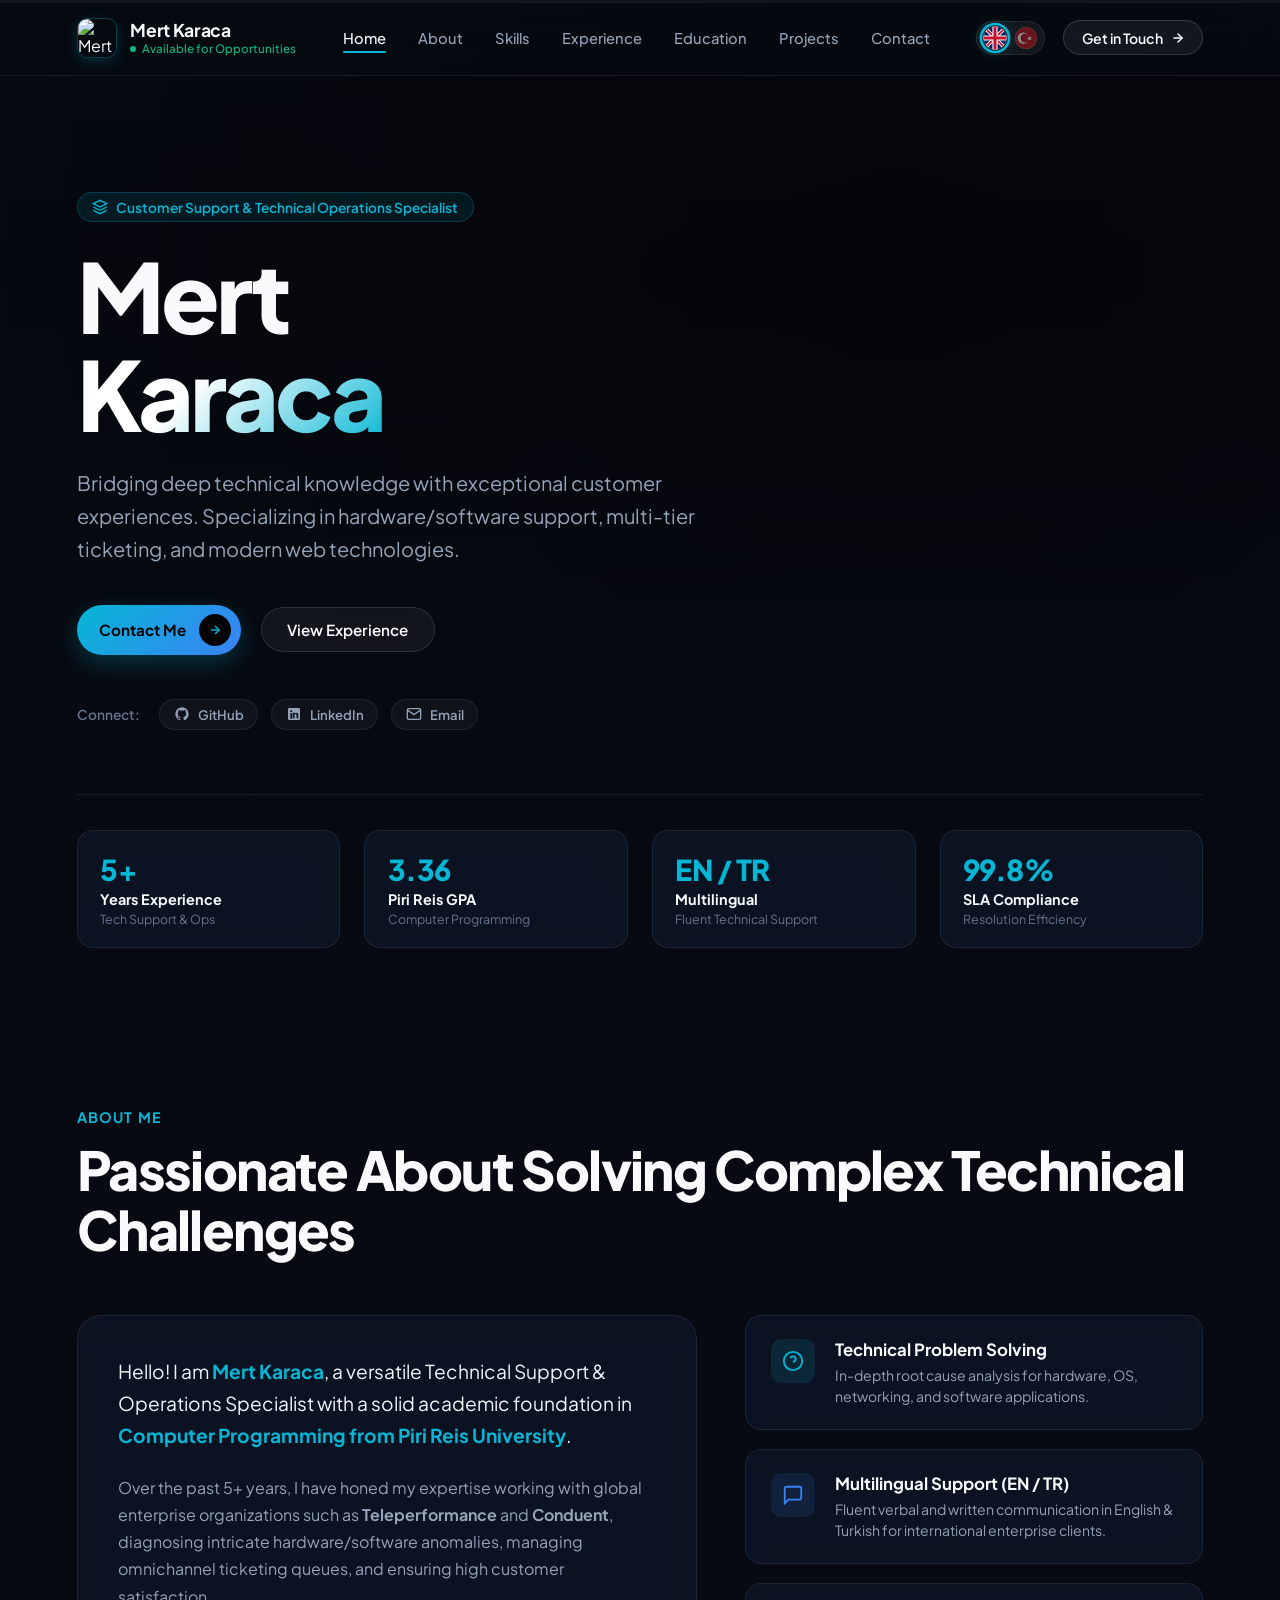
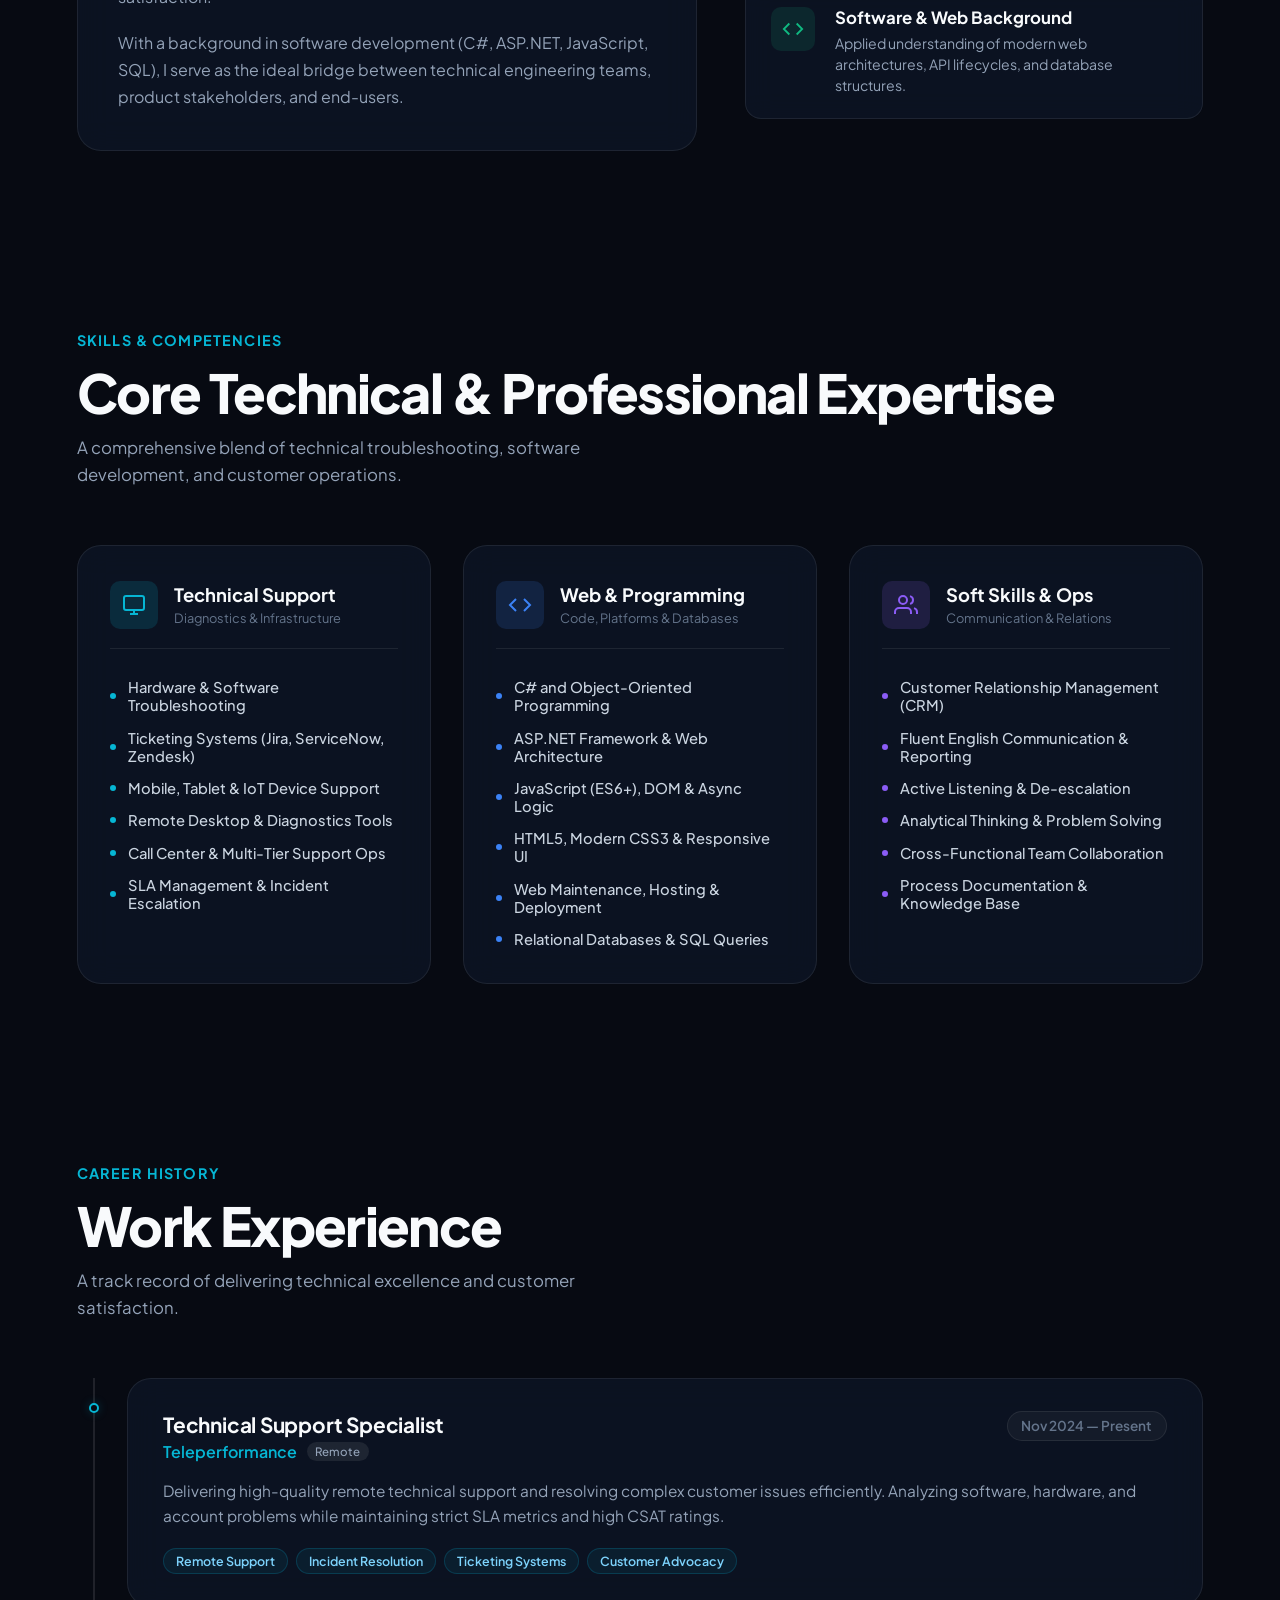
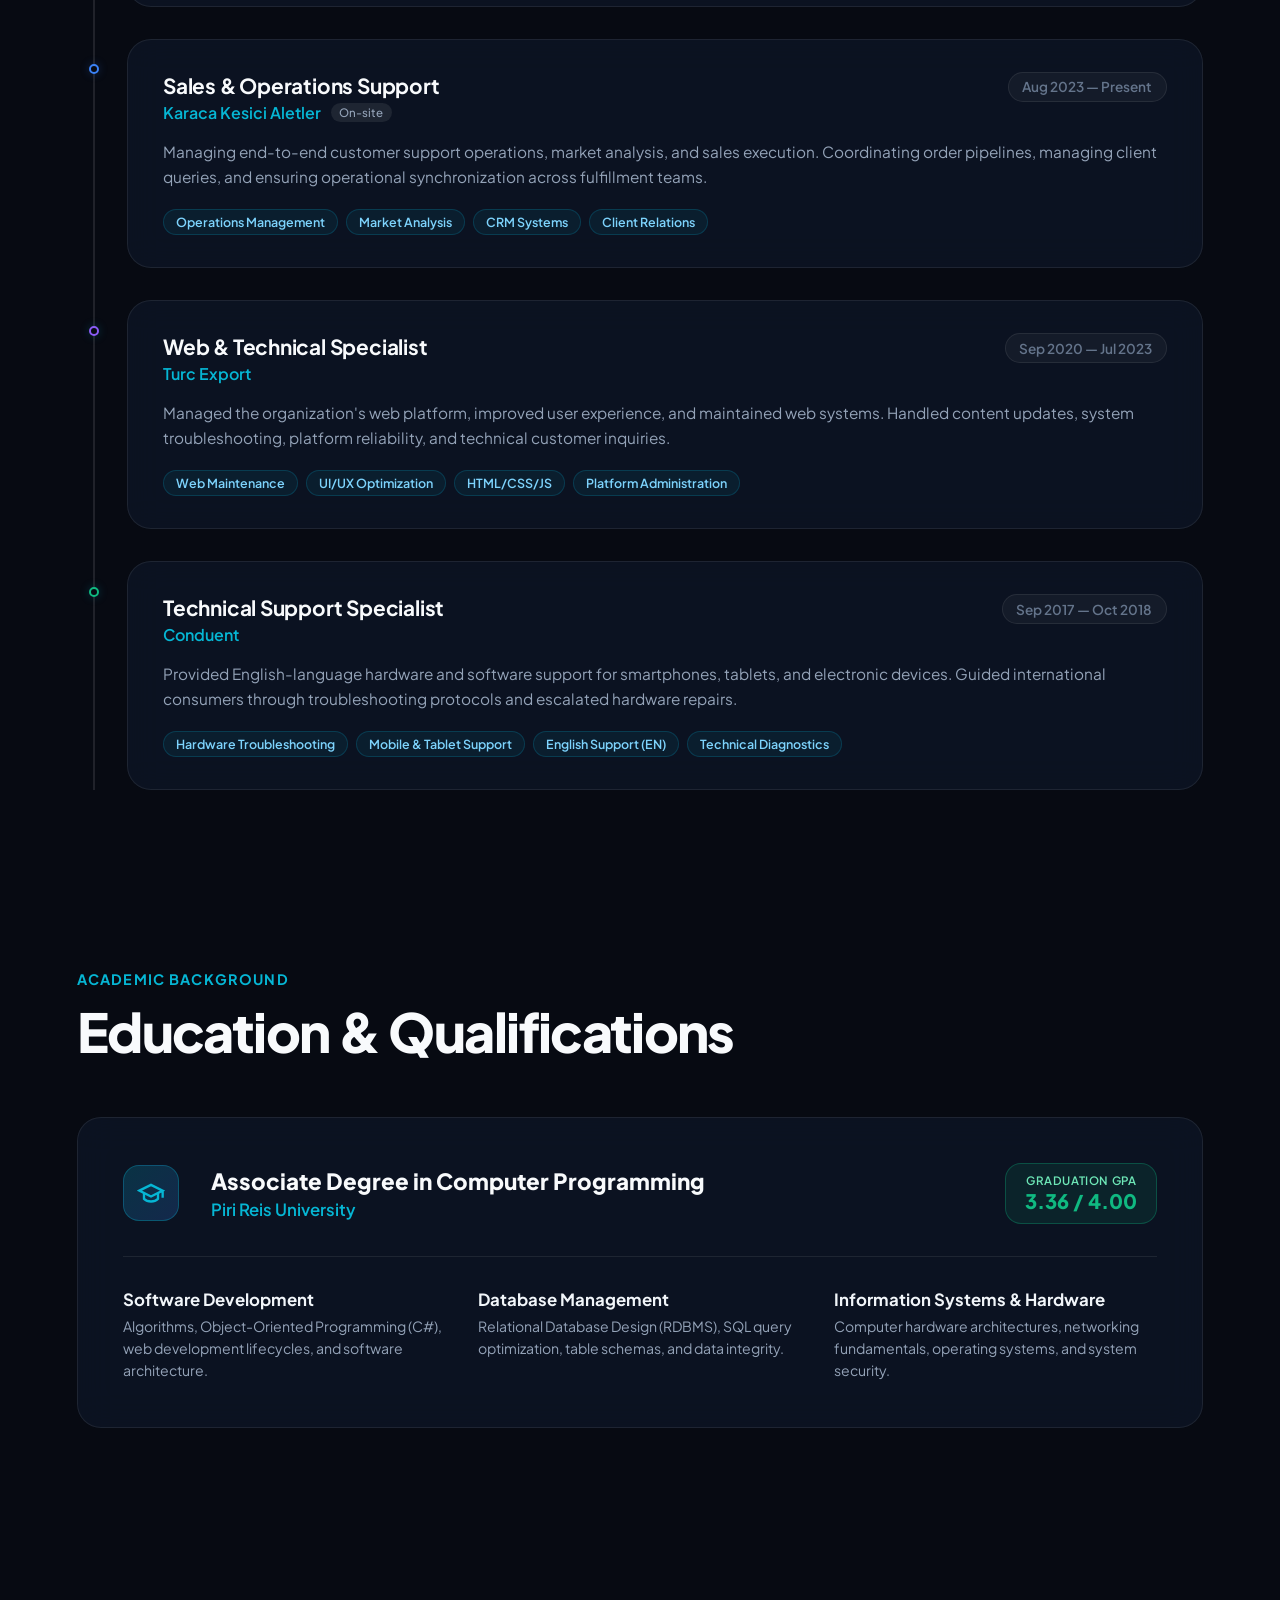
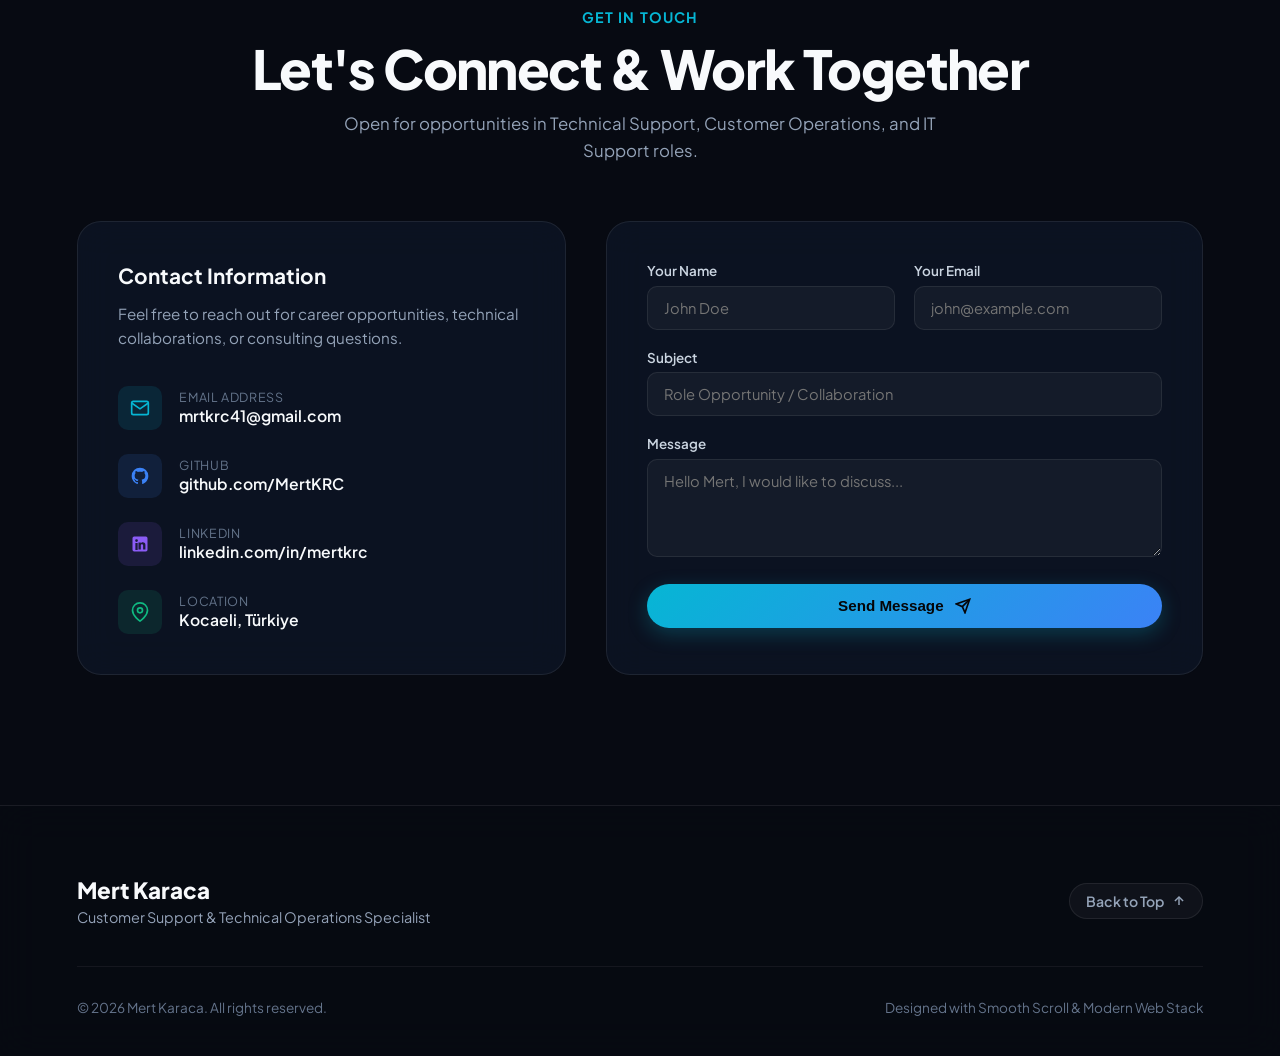
==== index.html @ 443b3d6a "Add files via upload" ====
<!DOCTYPE html>
<html lang="en">

<head>
  <meta charset="UTF-8">
  <meta name="viewport" content="width=device-width, initial-scale=1.0">
  <title>Mert Karaca — Technical Support & Operations Specialist</title>
  <meta name="description"
    content="Personal Portfolio & CV of Mert Karaca. Customer Support & Technical Operations Specialist with 5+ years of experience in hardware/software troubleshooting, web technologies, and customer operations.">

  <!-- Google Fonts: Plus Jakarta Sans -->
  <link rel="preconnect" href="https://fonts.googleapis.com">
  <link rel="preconnect" href="https://fonts.gstatic.com" crossorigin>
  <link
    href="https://fonts.googleapis.com/css2?family=Plus+Jakarta+Sans:ital,wght@0,300;0,400;0,500;0,600;0,700;0,800;1,400;1,600&display=swap"
    rel="stylesheet">

  <link rel="stylesheet" href="style.css">
</head>

<body>
  <!-- Fixed Fullscreen Canvas Background Animation -->
  <div class="canvas-container">
    <canvas id="hero-canvas"></canvas>
    <div class="canvas-overlay"></div>
  </div>

  <!-- Minimal Top Loading Line -->
  <div id="loader" class="loader">
    <div class="loader-bar">
      <div id="loader-progress" class="loader-progress"></div>
    </div>
  </div>

  <!-- Main Website Content Laid Over Scroll Animation -->
  <div class="page-wrapper">
    <!-- Header & Navigation -->
    <header class="navbar" id="navbar">
      <div class="nav-container">
        <a href="#home" class="brand-logo">
          <div class="logo-image-wrap">
            <img src="assets/logo.jpg" alt="Mert Karaca Logo" class="logo-img">
          </div>
          <div class="logo-text">
            <span>Mert Karaca</span>
            <span class="status-indicator">
              <span class="status-dot"></span>
              <span data-i18n="status_available">Available for Opportunities</span>
            </span>
          </div>
        </a>

        <nav class="nav-links" id="nav-links">
          <a href="#home" class="nav-link active" data-i18n="nav_home">Home</a>
          <a href="#about" class="nav-link" data-i18n="nav_about">About</a>
          <a href="#skills" class="nav-link" data-i18n="nav_skills">Skills</a>
          <a href="#experience" class="nav-link" data-i18n="nav_experience">Experience</a>
          <a href="#education" class="nav-link" data-i18n="nav_education">Education</a>
          <a href="projects.html" class="nav-link" data-i18n="nav_projects">Projects</a>
          <a href="#contact" class="nav-link" data-i18n="nav_contact">Contact</a>
        </nav>

        <div class="nav-actions">
          <!-- Flag-Based Language Switcher -->
          <div class="lang-switcher" id="lang-switcher">
            <!-- English Flag Button -->
            <button class="lang-flag-btn active" data-lang="en" title="Switch to English" aria-label="English">
              <svg class="flag-svg" viewBox="0 0 32 32" width="24" height="24">
                <clipPath id="uk-flag-clip">
                  <circle cx="16" cy="16" r="14.5" />
                </clipPath>
                <g clip-path="url(#uk-flag-clip)">
                  <rect width="32" height="32" fill="#012169" />
                  <path d="M0 0 L32 32 M32 0 L0 32" stroke="#ffffff" stroke-width="4.5" />
                  <path d="M0 0 L32 32 M32 0 L0 32" stroke="#C8102E" stroke-width="2.2" />
                  <path d="M16 0 V32 M0 16 H32" stroke="#ffffff" stroke-width="6.5" />
                  <path d="M16 0 V32 M0 16 H32" stroke="#C8102E" stroke-width="3.8" />
                </g>
                <circle cx="16" cy="16" r="14.5" fill="none" stroke="rgba(255,255,255,0.25)" stroke-width="1.2" />
              </svg>
            </button>

            <!-- Turkish Flag Button -->
            <button class="lang-flag-btn" data-lang="tr" title="Türkçe'ye Geç" aria-label="Türkçe">
              <svg class="flag-svg" viewBox="0 0 32 32" width="24" height="24">
                <clipPath id="tr-flag-clip">
                  <circle cx="16" cy="16" r="14.5" />
                </clipPath>
                <g clip-path="url(#tr-flag-clip)">
                  <rect width="32" height="32" fill="#E30A17" />
                  <circle cx="12.5" cy="16" r="7.5" fill="#ffffff" />
                  <circle cx="14.8" cy="16" r="6" fill="#E30A17" />
                  <polygon
                    points="20.5,13.2 21.5,15.3 23.8,15.5 22.0,17.0 22.6,19.3 20.5,18.0 18.4,19.3 19.0,17.0 17.2,15.5 19.5,15.3"
                    fill="#ffffff" transform="rotate(-15 20.5 16)" />
                </g>
                <circle cx="16" cy="16" r="14.5" fill="none" stroke="rgba(255,255,255,0.25)" stroke-width="1.2" />
              </svg>
            </button>
          </div>

          <a href="#contact" class="btn-cv-download">
            <span data-i18n="btn_get_in_touch">Get in Touch</span>
            <svg width="14" height="14" viewBox="0 0 24 24" fill="none" stroke="currentColor" stroke-width="2.5"
              stroke-linecap="round" stroke-linejoin="round">
              <line x1="5" y1="12" x2="19" y2="12"></line>
              <polyline points="12 5 19 12 12 19"></polyline>
            </svg>
          </a>

          <button class="mobile-menu-btn" id="mobile-toggle" aria-label="Toggle Navigation">
            <span></span>
            <span></span>
            <span></span>
          </button>
        </div>
      </div>
    </header>

    <main>
      <!-- Hero Section -->
      <section id="home" class="hero-section">
        <div class="hero-container">
          <div class="hero-badge">
            <svg width="16" height="16" viewBox="0 0 24 24" fill="none" stroke="currentColor" stroke-width="2">
              <path d="M12 2L2 7l10 5 10-5-10-5zM2 17l10 5 10-5M2 12l10 5 10-5" />
            </svg>
            <span data-i18n="hero_badge">Customer Support & Technical Operations Specialist</span>
          </div>

          <h1 class="hero-title">Mert<br><span class="gradient-text">Karaca</span></h1>

          <p class="hero-tagline" data-i18n="hero_tagline">
            Bridging deep technical knowledge with exceptional customer experiences. Specializing in hardware/software
            support, multi-tier ticketing, and modern web technologies.
          </p>

          <div class="hero-cta-group">
            <a href="#contact" class="btn-primary">
              <span data-i18n="btn_contact_me">Contact Me</span>
              <div class="btn-arrow">
                <svg width="14" height="14" viewBox="0 0 24 24" fill="none" stroke="currentColor" stroke-width="2.5">
                  <line x1="5" y1="12" x2="19" y2="12"></line>
                  <polyline points="12 5 19 12 12 19"></polyline>
                </svg>
              </div>
            </a>
            <a href="#experience" class="btn-secondary">
              <span data-i18n="btn_view_experience">View Experience</span>
            </a>
          </div>

          <div class="hero-social-strip">
            <span class="social-label" data-i18n="social_connect">Connect:</span>
            <!-- GitHub Profile -->
            <a href="https://github.com/MertKRC" target="_blank" rel="noopener noreferrer" class="social-pill"
              aria-label="GitHub Profile">
              <svg width="16" height="16" viewBox="0 0 24 24" fill="currentColor">
                <path
                  d="M12 2A10 10 0 0 0 2 12c0 4.42 2.87 8.17 6.84 9.5.5.08.66-.23.66-.5v-1.69c-2.77.6-3.36-1.34-3.36-1.34-.46-1.16-1.11-1.47-1.11-1.47-.91-.62.07-.6.07-.6 1 .07 1.53 1.03 1.53 1.03.87 1.52 2.34 1.07 2.91.83.1-.65.35-1.09.63-1.34-2.22-.25-4.55-1.11-4.55-4.92 0-1.11.38-2 1.03-2.71-.1-.25-.45-1.29.1-2.64 0 0 .84-.27 2.75 1.02.79-.22 1.65-.33 2.5-.33.85 0 1.71.11 2.5.33 1.91-1.29 2.75-1.02 2.75-1.02.55 1.35.2 2.39.1 2.64.65.71 1.03 1.6 1.03 2.71 0 3.82-2.34 4.66-4.57 4.91.36.31.69.92.69 1.85V21c0 .27.16.59.67.5C19.14 20.16 22 16.42 22 12A10 10 0 0 0 12 2z" />
              </svg>
              <span>GitHub</span>
            </a>
            <!-- LinkedIn Profile -->
            <a href="https://www.linkedin.com/in/mertkrc/" target="_blank" rel="noopener noreferrer" class="social-pill"
              aria-label="LinkedIn Profile">
              <svg width="16" height="16" viewBox="0 0 24 24" fill="currentColor">
                <path
                  d="M19 3a2 2 0 0 1 2 2v14a2 2 0 0 1-2 2H5a2 2 0 0 1-2-2V5a2 2 0 0 1 2-2h14m-.5 15.5v-5.3a3.26 3.26 0 0 0-3.26-3.26c-.85 0-1.84.52-2.28 1.3v-1.11h-2.79v8.37h2.79v-4.93c0-.77.62-1.4 1.39-1.4a1.4 1.4 0 0 1 1.4 1.4v4.93h2.75M6.46 10.9v8.37H9.2V10.9H6.46M7.83 6.2a1.64 1.64 0 1 0 0 3.28 1.64 1.64 0 0 0 0-3.28z" />
              </svg>
              <span>LinkedIn</span>
            </a>
            <!-- Email -->
            <a href="mailto:mrtkrc41@gmail.com" class="social-pill" aria-label="Email">
              <svg width="16" height="16" viewBox="0 0 24 24" fill="none" stroke="currentColor" stroke-width="2">
                <path d="M4 4h16c1.1 0 2 .9 2 2v12c0 1.1-.9 2-2 2H4c-1.1 0-2-.9-2-2V6c0-1.1.9-2 2-2z" />
                <polyline points="22,6 12,13 2,6" />
              </svg>
              <span>Email</span>
            </a>
          </div>
        </div>

        <!-- Quick Summary Stats -->
        <div class="hero-stats-grid">
          <div class="stat-card">
            <div class="stat-num">5+</div>
            <div class="stat-title" data-i18n="stat1_title">Years Experience</div>
            <div class="stat-sub" data-i18n="stat1_sub">Tech Support & Ops</div>
          </div>
          <div class="stat-card">
            <div class="stat-num">3.36</div>
            <div class="stat-title" data-i18n="stat2_title">Piri Reis GPA</div>
            <div class="stat-sub" data-i18n="stat2_sub">Computer Programming</div>
          </div>
          <div class="stat-card">
            <div class="stat-num">EN / TR</div>
            <div class="stat-title" data-i18n="stat3_title">Multilingual</div>
            <div class="stat-sub" data-i18n="stat3_sub">Fluent Technical Support</div>
          </div>
          <div class="stat-card">
            <div class="stat-num">99.8%</div>
            <div class="stat-title" data-i18n="stat4_title">SLA Compliance</div>
            <div class="stat-sub" data-i18n="stat4_sub">Resolution Efficiency</div>
          </div>
        </div>
      </section>

      <!-- About Me Section -->
      <section id="about" class="content-section">
        <div class="section-container">
          <div class="section-header">
            <span class="section-tag" data-i18n="about_tag">About Me</span>
            <h2 class="section-title" data-i18n="about_title">Passionate About Solving Complex Technical Challenges</h2>
          </div>

          <div class="about-grid">
            <div class="about-bio-card">
              <p class="about-lead" data-i18n="about_lead">
                Hello! I am <strong>Mert Karaca</strong>, a versatile Technical Support & Operations Specialist with a
                solid academic foundation in <strong>Computer Programming from Piri Reis University</strong>.
              </p>
              <p class="about-text" data-i18n="about_p1">
                Over the past 5+ years, I have honed my expertise working with global enterprise organizations such as
                <strong>Teleperformance</strong> and <strong>Conduent</strong>, diagnosing intricate hardware/software
                anomalies, managing omnichannel ticketing queues, and ensuring high customer satisfaction.
              </p>
              <p class="about-text" data-i18n="about_p2">
                With a background in software development (C#, ASP.NET, JavaScript, SQL), I serve as the ideal bridge
                between technical engineering teams, product stakeholders, and end-users.
              </p>
            </div>

            <div class="about-pillars">
              <div class="pillar-card">
                <div class="pillar-icon cyan">
                  <svg width="22" height="22" viewBox="0 0 24 24" fill="none" stroke="currentColor" stroke-width="2">
                    <circle cx="12" cy="12" r="10" />
                    <path d="M9.09 9a3 3 0 0 1 5.83 1c0 2-3 3-3 3" />
                    <line x1="12" y1="17" x2="12.01" y2="17" />
                  </svg>
                </div>
                <div class="pillar-content">
                  <h3 data-i18n="pillar1_title">Technical Problem Solving</h3>
                  <p data-i18n="pillar1_desc">In-depth root cause analysis for hardware, OS, networking, and software
                    applications.</p>
                </div>
              </div>

              <div class="pillar-card">
                <div class="pillar-icon blue">
                  <svg width="22" height="22" viewBox="0 0 24 24" fill="none" stroke="currentColor" stroke-width="2">
                    <path d="M21 15a2 2 0 0 1-2 2H7l-4 4V5a2 2 0 0 1 2-2h14a2 2 0 0 1 2 2z" />
                  </svg>
                </div>
                <div class="pillar-content">
                  <h3 data-i18n="pillar2_title">Multilingual Support (EN / TR)</h3>
                  <p data-i18n="pillar2_desc">Fluent verbal and written communication in English & Turkish for
                    international enterprise clients.</p>
                </div>
              </div>

              <div class="pillar-card">
                <div class="pillar-icon emerald">
                  <svg width="22" height="22" viewBox="0 0 24 24" fill="none" stroke="currentColor" stroke-width="2">
                    <polyline points="16 18 22 12 16 6" />
                    <polyline points="8 6 2 12 8 18" />
                  </svg>
                </div>
                <div class="pillar-content">
                  <h3 data-i18n="pillar3_title">Software & Web Background</h3>
                  <p data-i18n="pillar3_desc">Applied understanding of modern web architectures, API lifecycles, and
                    database structures.</p>
                </div>
              </div>
            </div>
          </div>
        </div>
      </section>

      <!-- Skills & Tech Stack Section -->
      <section id="skills" class="content-section">
        <div class="section-container">
          <div class="section-header">
            <span class="section-tag" data-i18n="skills_tag">Skills & Competencies</span>
            <h2 class="section-title" data-i18n="skills_title">Core Technical & Professional Expertise</h2>
            <p class="section-desc" data-i18n="skills_desc">A comprehensive blend of technical troubleshooting, software
              development, and customer operations.</p>
          </div>

          <div class="skills-grid">
            <!-- Skill Category 1 -->
            <div class="skill-category-card">
              <div class="skill-card-header">
                <div class="skill-category-icon cyan">
                  <svg width="24" height="24" viewBox="0 0 24 24" fill="none" stroke="currentColor" stroke-width="2">
                    <rect x="2" y="3" width="20" height="14" rx="2" ry="2" />
                    <line x1="8" y1="21" x2="16" y2="21" />
                    <line x1="12" y1="17" x2="12" y2="21" />
                  </svg>
                </div>
                <div>
                  <h3 data-i18n="skill_cat1_title">Technical Support</h3>
                  <span data-i18n="skill_cat1_sub">Diagnostics & Infrastructure</span>
                </div>
              </div>
              <ul class="skill-list">
                <li><span class="bullet-dot cyan"></span><span data-i18n="skill1_1">Hardware & Software
                    Troubleshooting</span></li>
                <li><span class="bullet-dot cyan"></span><span data-i18n="skill1_2">Ticketing Systems (Jira, ServiceNow,
                    Zendesk)</span></li>
                <li><span class="bullet-dot cyan"></span><span data-i18n="skill1_3">Mobile, Tablet & IoT Device
                    Support</span></li>
                <li><span class="bullet-dot cyan"></span><span data-i18n="skill1_4">Remote Desktop & Diagnostics
                    Tools</span></li>
                <li><span class="bullet-dot cyan"></span><span data-i18n="skill1_5">Call Center & Multi-Tier Support
                    Ops</span></li>
                <li><span class="bullet-dot cyan"></span><span data-i18n="skill1_6">SLA Management & Incident
                    Escalation</span></li>
              </ul>
            </div>

            <!-- Skill Category 2 -->
            <div class="skill-category-card">
              <div class="skill-card-header">
                <div class="skill-category-icon blue">
                  <svg width="24" height="24" viewBox="0 0 24 24" fill="none" stroke="currentColor" stroke-width="2">
                    <polyline points="16 18 22 12 16 6" />
                    <polyline points="8 6 2 12 8 18" />
                  </svg>
                </div>
                <div>
                  <h3 data-i18n="skill_cat2_title">Web & Programming</h3>
                  <span data-i18n="skill_cat2_sub">Code, Platforms & Databases</span>
                </div>
              </div>
              <ul class="skill-list">
                <li><span class="bullet-dot blue"></span><span data-i18n="skill2_1">C# and Object-Oriented
                    Programming</span></li>
                <li><span class="bullet-dot blue"></span><span data-i18n="skill2_2">ASP.NET Framework & Web
                    Architecture</span></li>
                <li><span class="bullet-dot blue"></span><span data-i18n="skill2_3">JavaScript (ES6+), DOM & Async
                    Logic</span></li>
                <li><span class="bullet-dot blue"></span><span data-i18n="skill2_4">HTML5, Modern CSS3 & Responsive
                    UI</span></li>
                <li><span class="bullet-dot blue"></span><span data-i18n="skill2_5">Web Maintenance, Hosting &
                    Deployment</span></li>
                <li><span class="bullet-dot blue"></span><span data-i18n="skill2_6">Relational Databases & SQL
                    Queries</span></li>
              </ul>
            </div>

            <!-- Skill Category 3 -->
            <div class="skill-category-card">
              <div class="skill-card-header">
                <div class="skill-category-icon purple">
                  <svg width="24" height="24" viewBox="0 0 24 24" fill="none" stroke="currentColor" stroke-width="2">
                    <path d="M17 21v-2a4 4 0 0 0-4-4H5a4 4 0 0 0-4 4v2" />
                    <circle cx="9" cy="7" r="4" />
                    <path d="M23 21v-2a4 4 0 0 0-3-3.87" />
                    <path d="M16 3.13a4 4 0 0 1 0 7.75" />
                  </svg>
                </div>
                <div>
                  <h3 data-i18n="skill_cat3_title">Soft Skills & Ops</h3>
                  <span data-i18n="skill_cat3_sub">Communication & Relations</span>
                </div>
              </div>
              <ul class="skill-list">
                <li><span class="bullet-dot purple"></span><span data-i18n="skill3_1">Customer Relationship Management
                    (CRM)</span></li>
                <li><span class="bullet-dot purple"></span><span data-i18n="skill3_2">Fluent English Communication &
                    Reporting</span></li>
                <li><span class="bullet-dot purple"></span><span data-i18n="skill3_3">Active Listening &
                    De-escalation</span></li>
                <li><span class="bullet-dot purple"></span><span data-i18n="skill3_4">Analytical Thinking & Problem
                    Solving</span></li>
                <li><span class="bullet-dot purple"></span><span data-i18n="skill3_5">Cross-Functional Team
                    Collaboration</span></li>
                <li><span class="bullet-dot purple"></span><span data-i18n="skill3_6">Process Documentation & Knowledge
                    Base</span></li>
              </ul>
            </div>
          </div>
        </div>
      </section>

      <!-- Work Experience Section -->
      <section id="experience" class="content-section">
        <div class="section-container">
          <div class="section-header">
            <span class="section-tag" data-i18n="exp_tag">Career History</span>
            <h2 class="section-title" data-i18n="exp_title">Work Experience</h2>
            <p class="section-desc" data-i18n="exp_desc">A track record of delivering technical excellence and customer
              satisfaction.</p>
          </div>

          <div class="timeline">
            <!-- Experience Item 1 -->
            <div class="timeline-item">
              <div class="timeline-marker cyan"></div>
              <div class="timeline-content">
                <div class="timeline-header">
                  <div>
                    <h3 class="role-title" data-i18n="exp1_role">Technical Support Specialist</h3>
                    <div class="company-name">
                      <span>Teleperformance</span>
                      <span class="work-type-pill" data-i18n="work_remote">Remote</span>
                    </div>
                  </div>
                  <div class="period-badge" data-i18n="exp1_period">Nov 2024 — Present</div>
                </div>
                <p class="timeline-desc" data-i18n="exp1_desc">
                  Delivering high-quality remote technical support and resolving complex customer issues efficiently.
                  Analyzing software, hardware, and account problems while maintaining strict SLA metrics and high CSAT
                  ratings.
                </p>
                <div class="tag-group">
                  <span class="tag" data-i18n="tag_remote_support">Remote Support</span>
                  <span class="tag" data-i18n="tag_incident_res">Incident Resolution</span>
                  <span class="tag" data-i18n="tag_ticketing">Ticketing Systems</span>
                  <span class="tag" data-i18n="tag_cust_advocacy">Customer Advocacy</span>
                </div>
              </div>
            </div>

            <!-- Experience Item 2 -->
            <div class="timeline-item">
              <div class="timeline-marker blue"></div>
              <div class="timeline-content">
                <div class="timeline-header">
                  <div>
                    <h3 class="role-title" data-i18n="exp2_role">Sales & Operations Support</h3>
                    <div class="company-name">
                      <span>Karaca Kesici Aletler</span>
                      <span class="work-type-pill" data-i18n="work_onsite">On-site</span>
                    </div>
                  </div>
                  <div class="period-badge" data-i18n="exp2_period">Aug 2023 — Present</div>
                </div>
                <p class="timeline-desc" data-i18n="exp2_desc">
                  Managing end-to-end customer support operations, market analysis, and sales execution. Coordinating
                  order pipelines, managing client queries, and ensuring operational synchronization across fulfillment
                  teams.
                </p>
                <div class="tag-group">
                  <span class="tag" data-i18n="tag_ops_management">Operations Management</span>
                  <span class="tag" data-i18n="tag_market_analysis">Market Analysis</span>
                  <span class="tag" data-i18n="tag_crm">CRM Systems</span>
                  <span class="tag" data-i18n="tag_client_rel">Client Relations</span>
                </div>
              </div>
            </div>

            <!-- Experience Item 3 -->
            <div class="timeline-item">
              <div class="timeline-marker purple"></div>
              <div class="timeline-content">
                <div class="timeline-header">
                  <div>
                    <h3 class="role-title" data-i18n="exp3_role">Web & Technical Specialist</h3>
                    <div class="company-name">
                      <span>Turc Export</span>
                    </div>
                  </div>
                  <div class="period-badge" data-i18n="exp3_period">Sep 2020 — Jul 2023</div>
                </div>
                <p class="timeline-desc" data-i18n="exp3_desc">
                  Managed the organization's web platform, improved user experience, and maintained web systems. Handled
                  content updates, system troubleshooting, platform reliability, and technical customer inquiries.
                </p>
                <div class="tag-group">
                  <span class="tag" data-i18n="tag_web_maint">Web Maintenance</span>
                  <span class="tag" data-i18n="tag_ui_ux">UI/UX Optimization</span>
                  <span class="tag">HTML/CSS/JS</span>
                  <span class="tag" data-i18n="tag_platform_admin">Platform Administration</span>
                </div>
              </div>
            </div>

            <!-- Experience Item 4 -->
            <div class="timeline-item">
              <div class="timeline-marker emerald"></div>
              <div class="timeline-content">
                <div class="timeline-header">
                  <div>
                    <h3 class="role-title" data-i18n="exp4_role">Technical Support Specialist</h3>
                    <div class="company-name">
                      <span>Conduent</span>
                    </div>
                  </div>
                  <div class="period-badge" data-i18n="exp4_period">Sep 2017 — Oct 2018</div>
                </div>
                <p class="timeline-desc" data-i18n="exp4_desc">
                  Provided English-language hardware and software support for smartphones, tablets, and electronic
                  devices. Guided international consumers through troubleshooting protocols and escalated hardware
                  repairs.
                </p>
                <div class="tag-group">
                  <span class="tag" data-i18n="tag_hw_troubleshoot">Hardware Troubleshooting</span>
                  <span class="tag" data-i18n="tag_mobile_support">Mobile & Tablet Support</span>
                  <span class="tag" data-i18n="tag_en_support">English Support (EN)</span>
                  <span class="tag" data-i18n="tag_diagnostics">Technical Diagnostics</span>
                </div>
              </div>
            </div>
          </div>
        </div>
      </section>

      <!-- Education & Qualifications Section -->
      <section id="education" class="content-section">
        <div class="section-container">
          <div class="section-header">
            <span class="section-tag" data-i18n="edu_tag">Academic Background</span>
            <h2 class="section-title" data-i18n="edu_title">Education & Qualifications</h2>
          </div>

          <div class="education-card">
            <div class="edu-top">
              <div class="edu-icon-badge">
                <svg width="28" height="28" viewBox="0 0 24 24" fill="none" stroke="currentColor" stroke-width="2">
                  <path d="M22 10v6M2 10l10-5 10 5-10 5z" />
                  <path d="M6 12v5c3 3 9 3 12 0v-5" />
                </svg>
              </div>
              <div class="edu-info">
                <h3 class="edu-degree" data-i18n="edu_degree">Associate Degree in Computer Programming</h3>
                <div class="edu-school" data-i18n="edu_school">Piri Reis University</div>
              </div>
              <div class="edu-gpa-badge">
                <span class="gpa-label" data-i18n="gpa_label">Graduation GPA</span>
                <span class="gpa-value">3.36 / 4.00</span>
              </div>
            </div>

            <div class="edu-highlights">
              <div class="highlight-item">
                <div class="highlight-title" data-i18n="edu_hl1_title">Software Development</div>
                <p data-i18n="edu_hl1_desc">Algorithms, Object-Oriented Programming (C#), web development lifecycles,
                  and software architecture.</p>
              </div>
              <div class="highlight-item">
                <div class="highlight-title" data-i18n="edu_hl2_title">Database Management</div>
                <p data-i18n="edu_hl2_desc">Relational Database Design (RDBMS), SQL query optimization, table schemas,
                  and data integrity.</p>
              </div>
              <div class="highlight-item">
                <div class="highlight-title" data-i18n="edu_hl3_title">Information Systems & Hardware</div>
                <p data-i18n="edu_hl3_desc">Computer hardware architectures, networking fundamentals, operating systems,
                  and system security.</p>
              </div>
            </div>
          </div>
        </div>
      </section>

      <!-- Contact Section -->
      <section id="contact" class="content-section">
        <div class="section-container">
          <div class="section-header text-center">
            <span class="section-tag" data-i18n="contact_tag">Get in Touch</span>
            <h2 class="section-title" data-i18n="contact_title">Let's Connect & Work Together</h2>
            <p class="section-desc" data-i18n="contact_desc">Open for opportunities in Technical Support, Customer
              Operations, and IT Support roles.</p>
          </div>

          <div class="contact-grid">
            <!-- Direct Info -->
            <div class="contact-info-card">
              <h3 data-i18n="contact_info_heading">Contact Information</h3>
              <p data-i18n="contact_info_sub">Feel free to reach out for career opportunities, technical collaborations,
                or consulting questions.</p>

              <div class="contact-details">
                <!-- Email: mrtkrc41@gmail.com -->
                <div class="contact-item">
                  <div class="contact-icon cyan">
                    <svg width="20" height="20" viewBox="0 0 24 24" fill="none" stroke="currentColor" stroke-width="2">
                      <path d="M4 4h16c1.1 0 2 .9 2 2v12c0 1.1-.9 2-2 2H4c-1.1 0-2-.9-2-2V6c0-1.1.9-2 2-2z" />
                      <polyline points="22,6 12,13 2,6" />
                    </svg>
                  </div>
                  <div>
                    <span class="contact-label" data-i18n="contact_label_email">Email Address</span>
                    <a href="mailto:mrtkrc41@gmail.com" class="contact-value">mrtkrc41@gmail.com</a>
                  </div>
                </div>

                <!-- GitHub: https://github.com/MertKRC -->
                <div class="contact-item">
                  <div class="contact-icon blue">
                    <svg width="20" height="20" viewBox="0 0 24 24" fill="currentColor">
                      <path
                        d="M12 2A10 10 0 0 0 2 12c0 4.42 2.87 8.17 6.84 9.5.5.08.66-.23.66-.5v-1.69c-2.77.6-3.36-1.34-3.36-1.34-.46-1.16-1.11-1.47-1.11-1.47-.91-.62.07-.6.07-.6 1 .07 1.53 1.03 1.53 1.03.87 1.52 2.34 1.07 2.91.83.1-.65.35-1.09.63-1.34-2.22-.25-4.55-1.11-4.55-4.92 0-1.11.38-2 1.03-2.71-.1-.25-.45-1.29.1-2.64 0 0 .84-.27 2.75 1.02.79-.22 1.65-.33 2.5-.33.85 0 1.71.11 2.5.33 1.91-1.29 2.75-1.02 2.75-1.02.55 1.35.2 2.39.1 2.64.65.71 1.03 1.6 1.03 2.71 0 3.82-2.34 4.66-4.57 4.91.36.31.69.92.69 1.85V21c0 .27.16.59.67.5C19.14 20.16 22 16.42 22 12A10 10 0 0 0 12 2z" />
                    </svg>
                  </div>
                  <div>
                    <span class="contact-label">GitHub</span>
                    <a href="https://github.com/MertKRC" target="_blank" rel="noopener noreferrer"
                      class="contact-value">github.com/MertKRC</a>
                  </div>
                </div>

                <!-- LinkedIn: https://www.linkedin.com/in/mertkrc/ -->
                <div class="contact-item">
                  <div class="contact-icon purple">
                    <svg width="20" height="20" viewBox="0 0 24 24" fill="currentColor">
                      <path
                        d="M19 3a2 2 0 0 1 2 2v14a2 2 0 0 1-2 2H5a2 2 0 0 1-2-2V5a2 2 0 0 1 2-2h14m-.5 15.5v-5.3a3.26 3.26 0 0 0-3.26-3.26c-.85 0-1.84.52-2.28 1.3v-1.11h-2.79v8.37h2.79v-4.93c0-.77.62-1.4 1.39-1.4a1.4 1.4 0 0 1 1.4 1.4v4.93h2.75M6.46 10.9v8.37H9.2V10.9H6.46M7.83 6.2a1.64 1.64 0 1 0 0 3.28 1.64 1.64 0 0 0 0-3.28z" />
                    </svg>
                  </div>
                  <div>
                    <span class="contact-label">LinkedIn</span>
                    <a href="https://www.linkedin.com/in/mertkrc/" target="_blank" rel="noopener noreferrer"
                      class="contact-value">linkedin.com/in/mertkrc</a>
                  </div>
                </div>

                <!-- Location -->
                <div class="contact-item">
                  <div class="contact-icon emerald">
                    <svg width="20" height="20" viewBox="0 0 24 24" fill="none" stroke="currentColor" stroke-width="2">
                      <path d="M21 10c0 7-9 13-9 13s-9-6-9-13a9 9 0 0 1 18 0z" />
                      <circle cx="12" cy="10" r="3" />
                    </svg>
                  </div>
                  <div>
                    <span class="contact-label" data-i18n="contact_label_location">Location</span>
                    <span class="contact-value" data-i18n="contact_val_location">Kocaeli, Türkiye</span>
                  </div>
                </div>
              </div>
            </div>

            <!-- Contact Form -->
            <div class="contact-form-card">
              <form id="contact-form" class="contact-form" action="mailto:mrtkrc41@gmail.com" method="POST"
                enctype="text/plain">
                <div class="form-row">
                  <div class="form-group">
                    <label for="name" data-i18n="form_label_name">Your Name</label>
                    <input type="text" id="name" name="name" placeholder="John Doe" required
                      data-i18n-placeholder="form_ph_name">
                  </div>
                  <div class="form-group">
                    <label for="email" data-i18n="form_label_email">Your Email</label>
                    <input type="email" id="email" name="email" placeholder="john@example.com" required
                      data-i18n-placeholder="form_ph_email">
                  </div>
                </div>
                <div class="form-group">
                  <label for="subject" data-i18n="form_label_subject">Subject</label>
                  <input type="text" id="subject" name="subject" placeholder="Role Opportunity / Collaboration" required
                    data-i18n-placeholder="form_ph_subject">
                </div>
                <div class="form-group">
                  <label for="message" data-i18n="form_label_message">Message</label>
                  <textarea id="message" name="message" rows="4" placeholder="Hello Mert, I would like to discuss..."
                    required data-i18n-placeholder="form_ph_message"></textarea>
                </div>
                <button type="submit" class="btn-submit" id="submit-btn">
                  <span data-i18n="form_btn_send">Send Message</span>
                  <svg width="16" height="16" viewBox="0 0 24 24" fill="none" stroke="currentColor" stroke-width="2.5">
                    <line x1="22" y1="2" x2="11" y2="13"></line>
                    <polygon points="22 2 15 22 11 13 2 9 22 2"></polygon>
                  </svg>
                </button>
                <div id="form-feedback" class="form-feedback"></div>
              </form>
            </div>
          </div>
        </div>
      </section>

      <!-- Footer -->
      <footer class="site-footer">
        <div class="footer-container">
          <div class="footer-left">
            <div class="footer-brand">Mert Karaca</div>
            <p data-i18n="footer_role">Customer Support & Technical Operations Specialist</p>
          </div>

          <div class="footer-right">
            <a href="#home" class="back-to-top">
              <span data-i18n="btn_back_to_top">Back to Top</span>
              <svg width="14" height="14" viewBox="0 0 24 24" fill="none" stroke="currentColor" stroke-width="2.5">
                <line x1="12" y1="19" x2="12" y2="5"></line>
                <polyline points="5 12 12 5 19 12"></polyline>
              </svg>
            </a>
          </div>
        </div>
        <div class="footer-bottom">
          <span data-i18n="footer_copyright">© 2026 Mert Karaca. All rights reserved.</span>
          <span data-i18n="footer_tagline">Designed with Smooth Scroll & Modern Web Stack</span>
        </div>
      </footer>
    </main>
  </div>

  <script src="app.js"></script>
</body>

</html>
---- style.css ----
/* ==========================================================================
   Design System & Tokens (Mert Karaca Portfolio)
   ========================================================================== */
:root {
  --bg-dark: #070a12;
  --bg-card: rgba(15, 23, 42, 0.65);
  --bg-card-hover: rgba(30, 41, 59, 0.75);
  --accent-cyan: #06b6d4;
  --accent-cyan-glow: rgba(6, 182, 212, 0.25);
  --accent-blue: #3b82f6;
  --accent-blue-glow: rgba(59, 130, 246, 0.25);
  --accent-emerald: #10b981;
  --accent-purple: #8b5cf6;
  --text-white: #f8fafc;
  --text-muted: #94a3b8;
  --text-subtle: #64748b;
  --border-subtle: rgba(255, 255, 255, 0.08);
  --border-hover: rgba(6, 182, 212, 0.35);
  --font-main: 'Plus Jakarta Sans', -apple-system, BlinkMacSystemFont, 'Segoe UI', Roboto, sans-serif;
  --radius-lg: 24px;
  --radius-md: 16px;
  --radius-sm: 10px;
  --radius-pill: 9999px;
}

* {
  margin: 0;
  padding: 0;
  box-sizing: border-box;
}

html {
  background-color: var(--bg-dark);
  color: var(--text-white);
  font-family: var(--font-main);
  scroll-behavior: smooth;
  overflow-x: hidden;
  overflow-y: scroll;
}

body {
  margin: 0;
  padding: 0;
  background-color: var(--bg-dark);
  color: var(--text-white);
  font-family: var(--font-main);
  overflow-x: hidden;
  scrollbar-width: thin;
  scrollbar-color: rgba(6, 182, 212, 0.4) transparent;
}

/* Custom Sleek Scrollbar */
::-webkit-scrollbar {
  width: 6px;
}

::-webkit-scrollbar-track {
  background: transparent;
}

::-webkit-scrollbar-thumb {
  background: rgba(255, 255, 255, 0.2);
  border-radius: 3px;
}

::-webkit-scrollbar-thumb:hover {
  background: var(--accent-cyan);
}

/* Background Canvas Layer */
.canvas-container {
  position: fixed;
  top: 0;
  left: 0;
  width: 100vw;
  height: 100vh;
  z-index: 0;
  pointer-events: none;
  overflow: hidden;
  background-color: var(--bg-dark);
}

#hero-canvas {
  width: 100%;
  height: 100%;
  display: block;
}

.canvas-overlay {
  position: absolute;
  top: 0;
  left: 0;
  width: 100%;
  height: 100%;
  background: 
    radial-gradient(circle at 70% 30%, rgba(7, 10, 18, 0.2) 0%, rgba(7, 10, 18, 0.8) 85%),
    linear-gradient(180deg, rgba(7, 10, 18, 0.6) 0%, rgba(7, 10, 18, 0.25) 30%, rgba(7, 10, 18, 0.85) 75%, #070a12 100%);
  pointer-events: none;
}

/* Top Loading Bar */
.loader {
  position: fixed;
  top: 0;
  left: 0;
  width: 100vw;
  height: 3px;
  z-index: 9999;
  pointer-events: none;
  transition: opacity 0.6s ease;
  background: rgba(255, 255, 255, 0.05);
}

.loader.loaded {
  opacity: 0;
}

.loader-bar {
  width: 100%;
  height: 100%;
  overflow: hidden;
}

.loader-progress {
  width: 0%;
  height: 100%;
  background: linear-gradient(90deg, var(--accent-cyan), var(--accent-blue), var(--accent-cyan));
  background-size: 200% 100%;
  animation: shimmer 1.5s infinite linear;
  transition: width 0.15s ease-out;
}

@keyframes shimmer {
  0% { background-position: 0% 0%; }
  100% { background-position: 200% 0%; }
}

/* Page Wrapper */
.page-wrapper {
  position: relative;
  z-index: 10;
  width: 100%;
}

/* ==========================================================================
   Navigation Bar
   ========================================================================== */
.navbar {
  position: fixed;
  top: 0;
  left: 0;
  width: 100%;
  z-index: 100;
  padding: 1.1rem 6vw;
  backdrop-filter: blur(20px);
  -webkit-backdrop-filter: blur(20px);
  background: rgba(7, 10, 18, 0.7);
  border-bottom: 1px solid var(--border-subtle);
  transition: all 0.3s ease;
}

.navbar.scrolled {
  background: rgba(7, 10, 18, 0.92);
  padding: 0.85rem 6vw;
  box-shadow: 0 10px 30px rgba(0, 0, 0, 0.4);
}

.nav-container {
  max-width: 1360px;
  margin: 0 auto;
  display: flex;
  align-items: center;
  justify-content: space-between;
  gap: 1.5rem;
}

.brand-logo {
  display: flex;
  align-items: center;
  gap: 0.85rem;
  text-decoration: none;
  color: var(--text-white);
  flex-shrink: 0;
}

.logo-image-wrap {
  width: 40px;
  height: 40px;
  border-radius: var(--radius-sm);
  overflow: hidden;
  flex-shrink: 0;
  border: 1px solid rgba(6, 182, 212, 0.3);
  box-shadow: 0 4px 14px rgba(6, 182, 212, 0.2);
}

.logo-img {
  width: 100%;
  height: 100%;
  object-fit: cover;
  display: block;
}

.logo-text {
  display: flex;
  flex-direction: column;
}

.logo-text span:first-child {
  font-size: 1.1rem;
  font-weight: 700;
  letter-spacing: -0.02em;
}

.status-indicator {
  font-size: 0.72rem;
  color: var(--accent-emerald);
  display: flex;
  align-items: center;
  gap: 0.35rem;
  font-weight: 500;
}

.status-dot {
  width: 6px;
  height: 6px;
  border-radius: 50%;
  background-color: var(--accent-emerald);
  animation: pulse-dot 2s infinite;
}

@keyframes pulse-dot {
  0%, 100% { opacity: 1; transform: scale(1); }
  50% { opacity: 0.4; transform: scale(1.3); }
}

.nav-links {
  display: flex;
  align-items: center;
  gap: 2rem;
}

.nav-link {
  color: var(--text-muted);
  font-size: 0.92rem;
  font-weight: 500;
  text-decoration: none;
  transition: color 0.2s ease;
  position: relative;
}

.nav-link:hover,
.nav-link.active {
  color: var(--text-white);
}

.nav-link.active::after {
  content: '';
  position: absolute;
  bottom: -6px;
  left: 0;
  width: 100%;
  height: 2px;
  background: var(--accent-cyan);
  border-radius: 2px;
}

.nav-actions {
  display: flex;
  align-items: center;
  gap: 1.1rem;
}

/* Flag Language Switcher */
.lang-switcher {
  display: flex;
  align-items: center;
  gap: 0.45rem;
  background: rgba(255, 255, 255, 0.06);
  border: 1px solid var(--border-subtle);
  border-radius: var(--radius-pill);
  padding: 4px 6px;
  backdrop-filter: blur(12px);
  -webkit-backdrop-filter: blur(12px);
}

.lang-flag-btn {
  background: transparent;
  border: none;
  padding: 0;
  display: flex;
  align-items: center;
  justify-content: center;
  cursor: pointer;
  border-radius: 50%;
  transition: all 0.25s cubic-bezier(0.16, 1, 0.3, 1);
  opacity: 0.5;
  filter: grayscale(20%);
}

.lang-flag-btn:hover {
  opacity: 0.95;
  filter: grayscale(0%);
  transform: translateY(-1px) scale(1.08);
}

.lang-flag-btn.active {
  opacity: 1;
  filter: grayscale(0%);
  box-shadow: 0 0 0 2.5px var(--accent-cyan), 0 0 14px var(--accent-cyan-glow);
  transform: scale(1.06);
}

.flag-svg {
  width: 24px;
  height: 24px;
  display: block;
  border-radius: 50%;
}

.btn-cv-download {
  background: rgba(255, 255, 255, 0.06);
  border: 1px solid rgba(255, 255, 255, 0.15);
  color: var(--text-white);
  border-radius: var(--radius-pill);
  padding: 0.45rem 1.1rem;
  display: inline-flex;
  align-items: center;
  gap: 0.5rem;
  font-size: 0.88rem;
  font-weight: 600;
  text-decoration: none;
  backdrop-filter: blur(8px);
  transition: all 0.25s ease;
}

.btn-cv-download:hover {
  background: var(--accent-cyan);
  border-color: var(--accent-cyan);
  color: #050507;
  transform: translateY(-2px);
  box-shadow: 0 6px 20px var(--accent-cyan-glow);
}

.mobile-menu-btn {
  display: none;
  background: transparent;
  border: none;
  cursor: pointer;
  flex-direction: column;
  gap: 5px;
  padding: 5px;
}

.mobile-menu-btn span {
  display: block;
  width: 22px;
  height: 2px;
  background: #ffffff;
  border-radius: 2px;
  transition: 0.3s;
}

/* ==========================================================================
   Hero Section
   ========================================================================== */
.hero-section {
  min-height: 100vh;
  padding: 160px 6vw 70px;
  max-width: 1360px;
  margin: 0 auto;
  display: flex;
  flex-direction: column;
  justify-content: space-between;
}

.hero-container {
  max-width: 780px;
  margin-top: auto;
  margin-bottom: auto;
  padding: 2rem 0;
}

.hero-badge {
  display: inline-flex;
  align-items: center;
  gap: 0.5rem;
  padding: 0.35rem 0.9rem;
  border-radius: var(--radius-pill);
  background: rgba(6, 182, 212, 0.1);
  border: 1px solid rgba(6, 182, 212, 0.25);
  color: var(--accent-cyan);
  font-size: 0.85rem;
  font-weight: 600;
  margin-bottom: 1.5rem;
  backdrop-filter: blur(8px);
}

.hero-title {
  font-size: clamp(3.4rem, 7.5vw, 6.2rem);
  font-weight: 800;
  line-height: 1.02;
  letter-spacing: -0.04em;
  color: var(--text-white);
  margin-bottom: 1.5rem;
}

.gradient-text {
  background: linear-gradient(135deg, #ffffff 40%, var(--accent-cyan) 100%);
  -webkit-background-clip: text;
  -webkit-text-fill-color: transparent;
}

.hero-tagline {
  font-size: clamp(1.05rem, 1.6vw, 1.25rem);
  color: var(--text-muted);
  line-height: 1.65;
  margin-bottom: 2.5rem;
  max-width: 680px;
}

.hero-cta-group {
  display: flex;
  align-items: center;
  gap: 1.2rem;
  flex-wrap: wrap;
  margin-bottom: 2.8rem;
}

.btn-primary {
  background: linear-gradient(135deg, var(--accent-cyan), var(--accent-blue));
  color: #050507;
  font-weight: 700;
  font-size: 0.95rem;
  border-radius: var(--radius-pill);
  padding: 0.55rem 0.65rem 0.55rem 1.4rem;
  display: inline-flex;
  align-items: center;
  gap: 0.8rem;
  text-decoration: none;
  box-shadow: 0 8px 24px var(--accent-cyan-glow);
  transition: transform 0.25s ease, box-shadow 0.25s ease;
}

.btn-primary:hover {
  transform: translateY(-3px);
  box-shadow: 0 12px 30px rgba(6, 182, 212, 0.4);
}

.btn-arrow {
  width: 32px;
  height: 32px;
  border-radius: 50%;
  background: #050507;
  color: var(--accent-cyan);
  display: flex;
  align-items: center;
  justify-content: center;
  transition: transform 0.2s;
}

.btn-primary:hover .btn-arrow {
  transform: translateX(3px);
}

.btn-secondary {
  background: rgba(255, 255, 255, 0.05);
  border: 1px solid rgba(255, 255, 255, 0.12);
  color: var(--text-white);
  font-weight: 600;
  font-size: 0.95rem;
  border-radius: var(--radius-pill);
  padding: 0.75rem 1.6rem;
  text-decoration: none;
  backdrop-filter: blur(10px);
  transition: all 0.25s ease;
}

.btn-secondary:hover {
  background: rgba(255, 255, 255, 0.1);
  border-color: rgba(255, 255, 255, 0.25);
  transform: translateY(-2px);
}

.hero-social-strip {
  display: flex;
  align-items: center;
  gap: 0.8rem;
  flex-wrap: wrap;
}

.social-label {
  font-size: 0.85rem;
  color: var(--text-subtle);
  font-weight: 600;
  margin-right: 0.4rem;
}

.social-pill {
  display: inline-flex;
  align-items: center;
  gap: 0.5rem;
  padding: 0.35rem 0.85rem;
  border-radius: var(--radius-pill);
  background: rgba(255, 255, 255, 0.04);
  border: 1px solid var(--border-subtle);
  color: var(--text-muted);
  font-size: 0.82rem;
  font-weight: 600;
  text-decoration: none;
  transition: all 0.2s ease;
}

.social-pill:hover {
  color: var(--text-white);
  border-color: var(--accent-cyan);
  background: rgba(6, 182, 212, 0.1);
  transform: translateY(-2px);
}

/* Stats Cards at Hero Bottom */
.hero-stats-grid {
  display: grid;
  grid-template-columns: repeat(4, 1fr);
  gap: 1.5rem;
  border-top: 1px solid var(--border-subtle);
  padding-top: 2.2rem;
  margin-top: 2rem;
}

.stat-card {
  background: var(--bg-card);
  border: 1px solid var(--border-subtle);
  border-radius: var(--radius-md);
  padding: 1.25rem 1.4rem;
  backdrop-filter: blur(14px);
  -webkit-backdrop-filter: blur(14px);
  transition: transform 0.3s ease, border-color 0.3s ease;
}

.stat-card:hover {
  transform: translateY(-4px);
  border-color: var(--border-hover);
}

.stat-num {
  font-size: 1.8rem;
  font-weight: 800;
  color: var(--accent-cyan);
  letter-spacing: -0.02em;
  margin-bottom: 0.2rem;
}

.stat-title {
  font-size: 0.9rem;
  font-weight: 700;
  color: var(--text-white);
}

.stat-sub {
  font-size: 0.78rem;
  color: var(--text-subtle);
  margin-top: 0.2rem;
}

/* ==========================================================================
   Content Sections General
   ========================================================================== */
.content-section {
  padding: 110px 6vw;
  max-width: 1360px;
  margin: 0 auto;
}

.section-container {
  width: 100%;
}

.section-header {
  margin-bottom: 3.5rem;
}

.section-header.text-center {
  text-align: center;
}

.section-header.text-center .section-desc {
  margin-left: auto;
  margin-right: auto;
}

.section-tag {
  color: var(--accent-cyan);
  font-size: 0.9rem;
  font-weight: 700;
  text-transform: uppercase;
  letter-spacing: 0.08em;
  margin-bottom: 0.8rem;
  display: block;
}

.section-title {
  font-size: clamp(2.2rem, 4.2vw, 3.4rem);
  font-weight: 800;
  line-height: 1.12;
  letter-spacing: -0.03em;
  color: var(--text-white);
  margin-bottom: 0.8rem;
}

.section-desc {
  font-size: 1.05rem;
  color: var(--text-muted);
  line-height: 1.6;
  max-width: 600px;
}

/* ==========================================================================
   About Me Section
   ========================================================================== */
.about-grid {
  display: grid;
  grid-template-columns: 1.15fr 0.85fr;
  gap: 3rem;
  align-items: flex-start;
}

.about-bio-card {
  background: var(--bg-card);
  border: 1px solid var(--border-subtle);
  border-radius: var(--radius-lg);
  padding: 2.5rem;
  backdrop-filter: blur(16px);
  -webkit-backdrop-filter: blur(16px);
}

.about-lead {
  font-size: 1.2rem;
  color: #f1f5f9;
  line-height: 1.65;
  margin-bottom: 1.4rem;
}

.about-lead strong {
  color: var(--accent-cyan);
}

.about-text {
  font-size: 1rem;
  color: var(--text-muted);
  line-height: 1.7;
  margin-bottom: 1.2rem;
}

.about-text:last-child {
  margin-bottom: 0;
}

.about-pillars {
  display: flex;
  flex-direction: column;
  gap: 1.2rem;
}

.pillar-card {
  display: flex;
  align-items: flex-start;
  gap: 1.2rem;
  background: var(--bg-card);
  border: 1px solid var(--border-subtle);
  border-radius: var(--radius-md);
  padding: 1.4rem 1.6rem;
  backdrop-filter: blur(14px);
  transition: all 0.3s ease;
}

.pillar-card:hover {
  transform: translateX(6px);
  border-color: var(--border-hover);
}

.pillar-icon {
  width: 44px;
  height: 44px;
  border-radius: var(--radius-sm);
  display: flex;
  align-items: center;
  justify-content: center;
  flex-shrink: 0;
}

.pillar-icon.cyan {
  background: rgba(6, 182, 212, 0.12);
  color: var(--accent-cyan);
}

.pillar-icon.blue {
  background: rgba(59, 130, 246, 0.12);
  color: var(--accent-blue);
}

.pillar-icon.emerald {
  background: rgba(16, 185, 129, 0.12);
  color: var(--accent-emerald);
}

.pillar-content h3 {
  font-size: 1.05rem;
  font-weight: 700;
  margin-bottom: 0.3rem;
  color: var(--text-white);
}

.pillar-content p {
  font-size: 0.88rem;
  color: var(--text-muted);
  line-height: 1.5;
}

/* ==========================================================================
   Skills Section
   ========================================================================== */
.skills-grid {
  display: grid;
  grid-template-columns: repeat(3, 1fr);
  gap: 2rem;
}

.skill-category-card {
  background: var(--bg-card);
  border: 1px solid var(--border-subtle);
  border-radius: var(--radius-lg);
  padding: 2.2rem 2rem;
  backdrop-filter: blur(16px);
  -webkit-backdrop-filter: blur(16px);
  transition: transform 0.35s ease, border-color 0.35s ease, box-shadow 0.35s ease;
}

.skill-category-card:hover {
  transform: translateY(-6px);
  border-color: var(--border-hover);
  box-shadow: 0 16px 36px rgba(0, 0, 0, 0.4), 0 0 24px var(--accent-cyan-glow);
}

.skill-card-header {
  display: flex;
  align-items: center;
  gap: 1rem;
  margin-bottom: 1.8rem;
  padding-bottom: 1.2rem;
  border-bottom: 1px solid var(--border-subtle);
}

.skill-category-icon {
  width: 48px;
  height: 48px;
  border-radius: var(--radius-sm);
  display: flex;
  align-items: center;
  justify-content: center;
}

.skill-category-icon.cyan { background: rgba(6, 182, 212, 0.15); color: var(--accent-cyan); }
.skill-category-icon.blue { background: rgba(59, 130, 246, 0.15); color: var(--accent-blue); }
.skill-category-icon.purple { background: rgba(139, 92, 246, 0.15); color: var(--accent-purple); }

.skill-card-header h3 {
  font-size: 1.15rem;
  font-weight: 700;
  color: var(--text-white);
}

.skill-card-header span {
  font-size: 0.8rem;
  color: var(--text-subtle);
}

.skill-list {
  list-style: none;
  display: flex;
  flex-direction: column;
  gap: 0.9rem;
}

.skill-list li {
  display: flex;
  align-items: center;
  gap: 0.75rem;
  font-size: 0.92rem;
  color: #cbd5e1;
  font-weight: 500;
}

.bullet-dot {
  width: 6px;
  height: 6px;
  border-radius: 50%;
  flex-shrink: 0;
}

.bullet-dot.cyan { background: var(--accent-cyan); }
.bullet-dot.blue { background: var(--accent-blue); }
.bullet-dot.purple { background: var(--accent-purple); }

/* ==========================================================================
   Experience Section (Timeline)
   ========================================================================== */
.timeline {
  display: flex;
  flex-direction: column;
  gap: 2rem;
  position: relative;
  padding-left: 2rem;
  border-left: 2px solid rgba(255, 255, 255, 0.1);
  margin-left: 1rem;
}

.timeline-item {
  position: relative;
}

.timeline-marker {
  position: absolute;
  top: 1.6rem;
  left: calc(-2rem - 6px);
  width: 10px;
  height: 10px;
  border-radius: 50%;
  background: var(--bg-dark);
  border: 2px solid var(--accent-cyan);
  box-shadow: 0 0 10px var(--accent-cyan-glow);
}

.timeline-marker.blue { border-color: var(--accent-blue); box-shadow: 0 0 10px var(--accent-blue-glow); }
.timeline-marker.purple { border-color: var(--accent-purple); }
.timeline-marker.emerald { border-color: var(--accent-emerald); }

.timeline-content {
  background: var(--bg-card);
  border: 1px solid var(--border-subtle);
  border-radius: var(--radius-lg);
  padding: 2rem 2.2rem;
  backdrop-filter: blur(16px);
  -webkit-backdrop-filter: blur(16px);
  transition: all 0.3s ease;
}

.timeline-content:hover {
  border-color: var(--border-hover);
  transform: translateX(4px);
}

.timeline-header {
  display: flex;
  align-items: flex-start;
  justify-content: space-between;
  gap: 1.5rem;
  margin-bottom: 1rem;
  flex-wrap: wrap;
}

.role-title {
  font-size: 1.3rem;
  font-weight: 700;
  color: var(--text-white);
  letter-spacing: -0.01em;
}

.company-name {
  display: flex;
  align-items: center;
  gap: 0.6rem;
  font-size: 1rem;
  font-weight: 600;
  color: var(--accent-cyan);
  margin-top: 0.2rem;
}

.work-type-pill {
  font-size: 0.72rem;
  padding: 0.15rem 0.55rem;
  border-radius: var(--radius-pill);
  background: rgba(255, 255, 255, 0.08);
  color: var(--text-muted);
  font-weight: 500;
}

.period-badge {
  font-size: 0.85rem;
  font-weight: 600;
  color: var(--text-subtle);
  background: rgba(255, 255, 255, 0.04);
  padding: 0.35rem 0.85rem;
  border-radius: var(--radius-pill);
  border: 1px solid var(--border-subtle);
}

.timeline-desc {
  font-size: 0.96rem;
  color: var(--text-muted);
  line-height: 1.65;
  margin-bottom: 1.2rem;
}

.tag-group {
  display: flex;
  flex-wrap: wrap;
  gap: 0.5rem;
}

.tag {
  font-size: 0.78rem;
  font-weight: 600;
  padding: 0.25rem 0.75rem;
  border-radius: var(--radius-pill);
  background: rgba(6, 182, 212, 0.08);
  border: 1px solid rgba(6, 182, 212, 0.2);
  color: #7dd3fc;
}

/* ==========================================================================
   Education Section
   ========================================================================== */
.education-card {
  background: var(--bg-card);
  border: 1px solid var(--border-subtle);
  border-radius: var(--radius-lg);
  padding: 2.8rem;
  backdrop-filter: blur(18px);
  -webkit-backdrop-filter: blur(18px);
}

.edu-top {
  display: flex;
  align-items: center;
  justify-content: space-between;
  gap: 2rem;
  border-bottom: 1px solid var(--border-subtle);
  padding-bottom: 2rem;
  margin-bottom: 2rem;
  flex-wrap: wrap;
}

.edu-icon-badge {
  width: 56px;
  height: 56px;
  border-radius: var(--radius-md);
  background: linear-gradient(135deg, rgba(6, 182, 212, 0.2), rgba(59, 130, 246, 0.2));
  color: var(--accent-cyan);
  display: flex;
  align-items: center;
  justify-content: center;
  flex-shrink: 0;
  border: 1px solid rgba(6, 182, 212, 0.3);
}

.edu-info {
  flex: 1;
}

.edu-degree {
  font-size: 1.4rem;
  font-weight: 800;
  color: var(--text-white);
  margin-bottom: 0.25rem;
}

.edu-school {
  font-size: 1.05rem;
  font-weight: 600;
  color: var(--accent-cyan);
}

.edu-gpa-badge {
  background: rgba(16, 185, 129, 0.1);
  border: 1px solid rgba(16, 185, 129, 0.3);
  padding: 0.6rem 1.2rem;
  border-radius: var(--radius-md);
  display: flex;
  flex-direction: column;
  align-items: center;
}

.gpa-label {
  font-size: 0.72rem;
  color: #6ee7b7;
  font-weight: 600;
  text-transform: uppercase;
  letter-spacing: 0.05em;
}

.gpa-value {
  font-size: 1.25rem;
  font-weight: 800;
  color: #10b981;
}

.edu-highlights {
  display: grid;
  grid-template-columns: repeat(3, 1fr);
  gap: 2rem;
}

.highlight-item {
  display: flex;
  flex-direction: column;
  gap: 0.4rem;
}

.highlight-title {
  font-size: 1.05rem;
  font-weight: 700;
  color: #f1f5f9;
}

.highlight-item p {
  font-size: 0.88rem;
  color: var(--text-muted);
  line-height: 1.55;
}

/* ==========================================================================
   Contact Section
   ========================================================================== */
.contact-grid {
  display: grid;
  grid-template-columns: 0.9fr 1.1fr;
  gap: 2.5rem;
}

.contact-info-card,
.contact-form-card {
  background: var(--bg-card);
  border: 1px solid var(--border-subtle);
  border-radius: var(--radius-lg);
  padding: 2.5rem;
  backdrop-filter: blur(18px);
  -webkit-backdrop-filter: blur(18px);
}

.contact-info-card h3 {
  font-size: 1.3rem;
  font-weight: 700;
  margin-bottom: 0.8rem;
}

.contact-info-card > p {
  font-size: 0.95rem;
  color: var(--text-muted);
  line-height: 1.6;
  margin-bottom: 2.2rem;
}

.contact-details {
  display: flex;
  flex-direction: column;
  gap: 1.5rem;
}

.contact-item {
  display: flex;
  align-items: center;
  gap: 1.1rem;
}

.contact-icon {
  width: 44px;
  height: 44px;
  border-radius: var(--radius-sm);
  display: flex;
  align-items: center;
  justify-content: center;
  flex-shrink: 0;
}

.contact-icon.cyan { background: rgba(6, 182, 212, 0.12); color: var(--accent-cyan); }
.contact-icon.blue { background: rgba(59, 130, 246, 0.12); color: var(--accent-blue); }
.contact-icon.emerald { background: rgba(16, 185, 129, 0.12); color: var(--accent-emerald); }
.contact-icon.purple { background: rgba(139, 92, 246, 0.12); color: var(--accent-purple); }

.contact-label {
  font-size: 0.78rem;
  color: var(--text-subtle);
  text-transform: uppercase;
  letter-spacing: 0.05em;
  display: block;
}

.contact-value {
  font-size: 0.98rem;
  font-weight: 600;
  color: var(--text-white);
  text-decoration: none;
  transition: color 0.2s ease;
}

.contact-value:hover {
  color: var(--accent-cyan);
}

.contact-form {
  display: flex;
  flex-direction: column;
  gap: 1.2rem;
}

.form-row {
  display: grid;
  grid-template-columns: 1fr 1fr;
  gap: 1.2rem;
}

.form-group {
  display: flex;
  flex-direction: column;
  gap: 0.4rem;
}

.form-group label {
  font-size: 0.84rem;
  font-weight: 600;
  color: #cbd5e1;
}

.form-group input,
.form-group textarea {
  background: rgba(255, 255, 255, 0.04);
  border: 1px solid var(--border-subtle);
  border-radius: var(--radius-sm);
  padding: 0.75rem 1rem;
  color: #ffffff;
  font-family: var(--font-main);
  font-size: 0.92rem;
  outline: none;
  transition: border-color 0.2s ease, box-shadow 0.2s ease;
}

.form-group input:focus,
.form-group textarea:focus {
  border-color: var(--accent-cyan);
  box-shadow: 0 0 0 3px var(--accent-cyan-glow);
}

.form-group textarea {
  resize: vertical;
}

.btn-submit {
  background: linear-gradient(135deg, var(--accent-cyan), var(--accent-blue));
  border: none;
  color: #050507;
  font-weight: 700;
  font-size: 0.95rem;
  border-radius: var(--radius-pill);
  padding: 0.85rem 1.8rem;
  display: inline-flex;
  align-items: center;
  justify-content: center;
  gap: 0.7rem;
  cursor: pointer;
  box-shadow: 0 6px 20px var(--accent-cyan-glow);
  transition: all 0.25s ease;
  margin-top: 0.5rem;
}

.btn-submit:hover {
  transform: translateY(-2px);
  box-shadow: 0 10px 28px rgba(6, 182, 212, 0.45);
}

.form-feedback {
  font-size: 0.88rem;
  padding: 0.6rem 1rem;
  border-radius: var(--radius-sm);
  display: none;
}

.form-feedback.success {
  display: block;
  background: rgba(16, 185, 129, 0.15);
  border: 1px solid rgba(16, 185, 129, 0.3);
  color: #6ee7b7;
}

/* ==========================================================================
   Footer
   ========================================================================== */
.site-footer {
  border-top: 1px solid var(--border-subtle);
  background: rgba(7, 10, 18, 0.9);
  backdrop-filter: blur(20px);
  -webkit-backdrop-filter: blur(20px);
  padding: 70px 6vw 40px;
  margin-top: 40px;
}

.footer-container {
  max-width: 1360px;
  margin: 0 auto;
  display: flex;
  align-items: center;
  justify-content: space-between;
  gap: 2rem;
  margin-bottom: 2.5rem;
}

.footer-brand {
  font-size: 1.4rem;
  font-weight: 800;
  color: var(--text-white);
  margin-bottom: 0.25rem;
}

.footer-left p {
  color: var(--text-muted);
  font-size: 0.9rem;
}

.back-to-top {
  display: inline-flex;
  align-items: center;
  gap: 0.5rem;
  color: var(--text-muted);
  font-size: 0.88rem;
  font-weight: 600;
  text-decoration: none;
  padding: 0.5rem 1rem;
  border-radius: var(--radius-pill);
  background: rgba(255, 255, 255, 0.04);
  border: 1px solid var(--border-subtle);
  transition: all 0.2s ease;
}

.back-to-top:hover {
  color: var(--accent-cyan);
  border-color: var(--accent-cyan);
  transform: translateY(-2px);
}

.footer-bottom {
  max-width: 1360px;
  margin: 0 auto;
  border-top: 1px solid rgba(255, 255, 255, 0.06);
  padding-top: 2rem;
  display: flex;
  align-items: center;
  justify-content: space-between;
  color: var(--text-subtle);
  font-size: 0.85rem;
  flex-wrap: wrap;
  gap: 1rem;
}

/* ==========================================================================
   Responsive Breakpoints
   ========================================================================== */
@media (max-width: 1024px) {
  .hero-stats-grid {
    grid-template-columns: repeat(2, 1fr);
  }
  .about-grid {
    grid-template-columns: 1fr;
  }
  .skills-grid {
    grid-template-columns: 1fr;
  }
  .edu-highlights {
    grid-template-columns: 1fr;
  }
  .contact-grid {
    grid-template-columns: 1fr;
  }
}

@media (max-width: 768px) {
  .navbar {
    padding: 0.9rem 5vw;
  }
  .nav-links {
    display: none;
    position: absolute;
    top: 100%;
    left: 0;
    width: 100%;
    background: rgba(7, 10, 18, 0.95);
    backdrop-filter: blur(20px);
    flex-direction: column;
    padding: 1.5rem 5vw;
    gap: 1.2rem;
    border-bottom: 1px solid var(--border-subtle);
  }
  .nav-links.open {
    display: flex;
  }
  .mobile-menu-btn {
    display: flex;
  }
  .hero-section {
    padding: 130px 5vw 40px;
  }
  .hero-stats-grid {
    grid-template-columns: 1fr;
  }
  .form-row {
    grid-template-columns: 1fr;
  }
  .timeline {
    padding-left: 1.5rem;
    margin-left: 0.5rem;
  }
  .timeline-marker {
    left: calc(-1.5rem - 6px);
  }
  .edu-top {
    flex-direction: column;
    align-items: flex-start;
  }
  .footer-container {
    flex-direction: column;
    align-items: flex-start;
  }
}

/* GIF / Image banner for project cards */
.gif-banner-bg {
  background: #0a0d1a;
  display: flex;
  align-items: center;
  justify-content: center;
  overflow: hidden;
  border-bottom: 1px solid rgba(6, 182, 212, 0.12);
}

.proj-banner-img {
  width: 100%;
  height: 100%;
  object-fit: cover;
  display: block;
  filter: brightness(0.9);
  transition: transform 0.4s ease, filter 0.4s ease;
}

.proj-banner-img:hover {
  transform: scale(1.03);
  filter: brightness(1);
}

.proj-banner-gif {
  width: 100%;
  height: 100%;
  object-fit: contain;
  display: block;
  background: #090c18;
  transition: transform 0.4s ease;
}

.proj-banner-gif:hover {
  transform: scale(1.02);
}

/* Mobile GIF: center narrow portrait GIFs */
.gif-banner-mobile {
  background: #080b14;
  justify-content: center;
}

.proj-banner-gif-mobile {
  width: auto;
  height: 100%;
  max-width: 100%;
  object-fit: contain;
}

/* CTF image banner */
.ctf-img-bg {
  background: #0a0e1c;
  overflow: hidden;
  border-bottom: 1px solid rgba(6, 182, 212, 0.15);
}
.projects-page-body {
  background: #060810;
  min-height: 100vh;
}

.ambient-glow-bg {
  position: fixed;
  inset: 0;
  pointer-events: none;
  overflow: hidden;
  z-index: 0;
}

.glow-orb {
  position: absolute;
  border-radius: 50%;
  filter: blur(110px);
  opacity: 0.22;
}

.orb-1 {
  width: 700px;
  height: 700px;
  top: -200px;
  left: -200px;
  background: radial-gradient(circle, #0e4f6b 0%, transparent 70%);
}

.orb-2 {
  width: 600px;
  height: 600px;
  bottom: 10%;
  right: -150px;
  background: radial-gradient(circle, #1a1370 0%, transparent 70%);
}

.orb-3 {
  width: 500px;
  height: 500px;
  top: 50%;
  left: 40%;
  background: radial-gradient(circle, #0c3040 0%, transparent 70%);
}

/* ==========================================================================
   PROJECTS PAGE — Main Layout
   ========================================================================== */
.projects-main {
  position: relative;
  z-index: 10;
  padding-top: 0;
}

/* Projects Hero Section */
.projects-hero-section {
  padding: 160px 6vw 90px;
  max-width: 1360px;
  margin: 0 auto;
  text-align: center;
}

.projects-hero-container {
  max-width: 860px;
  margin: 0 auto;
}

.projects-hero-title {
  font-size: clamp(3rem, 6.5vw, 5.6rem);
  font-weight: 800;
  line-height: 1.04;
  letter-spacing: -0.04em;
  color: var(--text-white);
  margin-bottom: 1.5rem;
  margin-top: 1.5rem;
}

.projects-hero-desc {
  font-size: clamp(1rem, 1.5vw, 1.2rem);
  color: var(--text-muted);
  line-height: 1.7;
  max-width: 720px;
  margin: 0 auto 3rem;
}

.projects-stats-row {
  display: flex;
  align-items: center;
  justify-content: center;
  gap: 1.2rem;
  flex-wrap: wrap;
}

.proj-stat-pill {
  display: flex;
  flex-direction: column;
  align-items: center;
  gap: 0.2rem;
  background: rgba(255, 255, 255, 0.04);
  border: 1px solid var(--border-subtle);
  border-radius: var(--radius-md);
  padding: 0.9rem 1.6rem;
  backdrop-filter: blur(12px);
  min-width: 130px;
  transition: transform 0.3s ease, border-color 0.3s ease;
}

.proj-stat-pill:hover {
  border-color: rgba(6, 182, 212, 0.3);
  transform: translateY(-4px);
}

.proj-stat-val {
  font-size: 1.3rem;
  font-weight: 800;
  color: var(--accent-cyan);
  letter-spacing: -0.02em;
}

.proj-stat-lbl {
  font-size: 0.78rem;
  color: var(--text-subtle);
  font-weight: 600;
}

/* ==========================================================================
   PROJECTS PAGE — Section Containers
   ========================================================================== */
.content-section {
  padding: 90px 6vw;
  max-width: 1360px;
  margin: 0 auto;
}

/* Projects Grid: 2 columns */
.projects-grid-2col {
  display: grid;
  grid-template-columns: 1fr 1fr;
  gap: 2.2rem;
}

/* ==========================================================================
   PROJECT CARD
   ========================================================================== */
.project-featured-card {
  background: rgba(10, 15, 28, 0.75);
  border: 1px solid var(--border-subtle);
  border-radius: var(--radius-lg);
  overflow: hidden;
  backdrop-filter: blur(20px);
  -webkit-backdrop-filter: blur(20px);
  transition: transform 0.35s cubic-bezier(0.16, 1, 0.3, 1),
              border-color 0.35s ease,
              box-shadow 0.35s ease;
  display: flex;
  flex-direction: column;
}

.project-featured-card:hover {
  transform: translateY(-8px);
  border-color: rgba(6, 182, 212, 0.4);
  box-shadow: 0 20px 50px rgba(0, 0, 0, 0.5), 0 0 30px rgba(6, 182, 212, 0.1);
}

.card-visual-banner {
  height: 220px;
  width: 100%;
  display: flex;
  flex-direction: column;
  justify-content: flex-start;
  overflow: hidden;
  flex-shrink: 0;
}

.project-card-details {
  padding: 2rem 2.2rem 2.2rem;
  flex: 1;
  display: flex;
  flex-direction: column;
}

.project-tags {
  display: flex;
  flex-wrap: wrap;
  gap: 0.45rem;
  margin-bottom: 1rem;
}

.proj-badge {
  font-size: 0.72rem;
  font-weight: 700;
  padding: 0.2rem 0.65rem;
  border-radius: var(--radius-pill);
  letter-spacing: 0.03em;
  text-transform: uppercase;
}

.proj-badge.cyan { background: rgba(6, 182, 212, 0.12); color: #67e8f9; border: 1px solid rgba(6, 182, 212, 0.25); }
.proj-badge.blue { background: rgba(59, 130, 246, 0.12); color: #93c5fd; border: 1px solid rgba(59, 130, 246, 0.25); }
.proj-badge.purple { background: rgba(139, 92, 246, 0.12); color: #c4b5fd; border: 1px solid rgba(139, 92, 246, 0.25); }
.proj-badge.emerald { background: rgba(16, 185, 129, 0.12); color: #6ee7b7; border: 1px solid rgba(16, 185, 129, 0.25); }

.project-name {
  font-size: 1.3rem;
  font-weight: 800;
  color: var(--text-white);
  letter-spacing: -0.02em;
  margin-bottom: 0.85rem;
  line-height: 1.25;
}

.project-summary {
  font-size: 0.93rem;
  color: var(--text-muted);
  line-height: 1.68;
  margin-bottom: 1.4rem;
  flex: 1;
}

.project-key-points {
  display: flex;
  flex-direction: column;
  gap: 0.65rem;
  margin-bottom: 1.6rem;
  padding: 1.1rem 1.2rem;
  background: rgba(255, 255, 255, 0.03);
  border-radius: var(--radius-sm);
  border: 1px solid rgba(255, 255, 255, 0.06);
}

.kp-item {
  display: flex;
  align-items: center;
  gap: 0.7rem;
  font-size: 0.87rem;
  color: #cbd5e1;
}

.kp-dot {
  width: 6px;
  height: 6px;
  border-radius: 50%;
  flex-shrink: 0;
}

.kp-dot.cyan { background: var(--accent-cyan); }
.kp-dot.blue { background: var(--accent-blue); }
.kp-dot.emerald { background: var(--accent-emerald); }
.kp-dot.purple { background: var(--accent-purple); }

.project-actions {
  display: flex;
  gap: 0.85rem;
  flex-wrap: wrap;
}

.btn-github-link {
  display: inline-flex;
  align-items: center;
  gap: 0.55rem;
  padding: 0.6rem 1.2rem;
  border-radius: var(--radius-pill);
  background: rgba(255, 255, 255, 0.07);
  border: 1px solid rgba(255, 255, 255, 0.14);
  color: var(--text-white);
  font-size: 0.88rem;
  font-weight: 700;
  text-decoration: none;
  transition: all 0.25s ease;
}

.btn-github-link:hover {
  background: var(--accent-cyan);
  border-color: var(--accent-cyan);
  color: #050507;
  transform: translateY(-2px);
  box-shadow: 0 6px 18px var(--accent-cyan-glow);
}

/* ==========================================================================
   CARD VISUAL BANNERS — Unique per project type
   ========================================================================== */

/* 1. Terminal Banner (CTF) */
.terminal-bg {
  background: #0a0f1e;
  padding: 0;
  border-bottom: 1px solid rgba(6, 182, 212, 0.15);
}

.terminal-bar {
  display: flex;
  align-items: center;
  gap: 0.5rem;
  padding: 0.6rem 1rem;
  background: rgba(255, 255, 255, 0.04);
  border-bottom: 1px solid rgba(255, 255, 255, 0.07);
}

.t-dot {
  width: 10px;
  height: 10px;
  border-radius: 50%;
}

.t-dot.red { background: #ff5f57; }
.t-dot.yellow { background: #febc2e; }
.t-dot.green { background: #28c840; }

.t-title {
  font-family: 'JetBrains Mono', 'Courier New', monospace;
  font-size: 0.78rem;
  color: var(--text-subtle);
  margin-left: 0.4rem;
}

.terminal-body {
  padding: 1rem 1.2rem;
  display: flex;
  flex-direction: column;
  gap: 0.5rem;
  font-family: 'JetBrains Mono', 'Courier New', monospace;
}

.t-line {
  font-size: 0.8rem;
  color: #64748b;
  line-height: 1.4;
}

.t-cyan { color: var(--accent-cyan); }
.t-line.success { color: #4ade80; }
.t-line.alert { color: #f87171; }
.t-line.info { color: #94a3b8; }
.t-line.green { color: #86efac; }

/* 2. Cryptography Banner */
.crypto-bg {
  background: linear-gradient(135deg, #050816 0%, #0a0e2a 50%, #060d1f 100%);
  border-bottom: 1px solid rgba(59, 130, 246, 0.18);
  display: flex;
  align-items: center;
  justify-content: center;
  padding: 1.5rem;
}

.crypto-display {
  width: 100%;
  display: flex;
  flex-direction: column;
  gap: 0.7rem;
}

.cipher-box {
  background: rgba(59, 130, 246, 0.07);
  border: 1px solid rgba(59, 130, 246, 0.2);
  border-radius: var(--radius-sm);
  padding: 0.55rem 0.9rem;
  display: flex;
  align-items: center;
  gap: 0.7rem;
}

.cipher-box.cipher-output {
  background: rgba(6, 182, 212, 0.06);
  border-color: rgba(6, 182, 212, 0.22);
}

.cipher-label {
  font-size: 0.68rem;
  font-weight: 700;
  color: var(--text-subtle);
  text-transform: uppercase;
  letter-spacing: 0.08em;
  white-space: nowrap;
}

.cipher-box code {
  font-family: 'Courier New', monospace;
  font-size: 0.78rem;
  color: #93c5fd;
  word-break: break-all;
}

.cipher-box.cipher-output code { color: var(--accent-cyan); }

.cipher-arrow {
  display: flex;
  align-items: center;
  gap: 0.5rem;
  color: var(--text-subtle);
  font-size: 0.72rem;
  font-weight: 600;
  text-transform: uppercase;
  letter-spacing: 0.06em;
  padding: 0 0.4rem;
}

/* 3. Trade Platform Banner */
.trade-bg {
  background: linear-gradient(135deg, #071518 0%, #0b2030 60%, #050f18 100%);
  border-bottom: 1px solid rgba(16, 185, 129, 0.15);
  padding: 0;
}

.trade-interface-preview {
  height: 100%;
  display: flex;
  flex-direction: column;
}

.trade-nav {
  padding: 0.65rem 1.2rem;
  background: rgba(255, 255, 255, 0.04);
  border-bottom: 1px solid rgba(255, 255, 255, 0.06);
  display: flex;
  align-items: center;
  justify-content: space-between;
  font-size: 0.78rem;
  color: var(--text-muted);
  font-weight: 700;
  letter-spacing: 0.06em;
}

.trade-status-badge {
  padding: 0.15rem 0.6rem;
  border-radius: var(--radius-pill);
  background: rgba(16, 185, 129, 0.15);
  border: 1px solid rgba(16, 185, 129, 0.3);
  color: #6ee7b7;
  font-size: 0.7rem;
  font-weight: 700;
}

.trade-cards-mini {
  display: flex;
  gap: 1rem;
  padding: 1.2rem;
  flex: 1;
  align-items: center;
  justify-content: center;
}

.trade-mini-item {
  flex: 1;
  background: rgba(255, 255, 255, 0.04);
  border: 1px solid rgba(255, 255, 255, 0.07);
  border-radius: var(--radius-sm);
  padding: 0.9rem 0.6rem;
  display: flex;
  flex-direction: column;
  align-items: center;
  gap: 0.4rem;
}

.t-icon { font-size: 1.6rem; }

.t-text {
  font-size: 0.72rem;
  color: var(--text-muted);
  text-align: center;
  font-weight: 600;
  line-height: 1.3;
}

/* 4. Brand/Web Banner */
.brand-bg {
  background: linear-gradient(135deg, #0d0518 0%, #120928 50%, #090515 100%);
  border-bottom: 1px solid rgba(139, 92, 246, 0.18);
  display: flex;
  align-items: center;
  justify-content: center;
  padding: 1.5rem;
}

.brand-interface-preview {
  width: 100%;
}

.brand-badge-row {
  display: flex;
  align-items: center;
  gap: 0.7rem;
  font-size: 0.8rem;
  font-weight: 700;
  color: #c4b5fd;
  letter-spacing: 0.06em;
  text-transform: uppercase;
  margin-bottom: 1.5rem;
}

.laser-dot {
  width: 8px;
  height: 8px;
  border-radius: 50%;
  background: var(--accent-purple);
  box-shadow: 0 0 10px var(--accent-purple);
  animation: pulse-dot 1.5s infinite;
}

.brand-stats-mini {
  display: flex;
  gap: 1.2rem;
}

.bs-item {
  flex: 1;
  display: flex;
  flex-direction: column;
  gap: 0.2rem;
  background: rgba(139, 92, 246, 0.06);
  border: 1px solid rgba(139, 92, 246, 0.18);
  border-radius: var(--radius-sm);
  padding: 0.75rem 0.8rem;
  align-items: center;
}

.bs-val {
  font-size: 1.1rem;
  font-weight: 800;
  color: #c4b5fd;
  letter-spacing: -0.01em;
}

.bs-lbl {
  font-size: 0.7rem;
  color: var(--text-subtle);
  text-align: center;
  line-height: 1.3;
}

/* 5. Simulation / Race Banner */
.simulation-bg {
  background: linear-gradient(135deg, #060e08 0%, #0a1e0c 50%, #050e07 100%);
  border-bottom: 1px solid rgba(16, 185, 129, 0.2);
  display: flex;
  align-items: center;
  justify-content: center;
  padding: 1.2rem 1.5rem;
  flex-direction: column;
  gap: 0.7rem;
}

.simulation-preview {
  width: 100%;
  display: flex;
  flex-direction: column;
  gap: 0.5rem;
}

.race-track {
  display: flex;
  flex-direction: column;
  gap: 0.6rem;
}

.horse-lane {
  display: flex;
  align-items: center;
  gap: 0.7rem;
}

.horse-icon { font-size: 1.1rem; }

.track-bar {
  height: 12px;
  border-radius: 6px;
  transition: width 0.25s linear;
}

.bar-1 { background: linear-gradient(90deg, #06b6d4, #3b82f6); width: 0%; }
.bar-2 { background: linear-gradient(90deg, #10b981, #06b6d4); width: 0%; }
.bar-3 { background: linear-gradient(90deg, #8b5cf6, #ec4899); width: 0%; }

.race-flag {
  font-size: 0.78rem;
  font-weight: 700;
  color: #6ee7b7;
  letter-spacing: 0.08em;
  text-align: center;
  border-top: 1px dashed rgba(16, 185, 129, 0.25);
  padding-top: 0.5rem;
  margin-top: 0.3rem;
}

/* 6. Message Board Banner */
.board-bg {
  background: linear-gradient(135deg, #07100f 0%, #0c1e1a 50%, #060e0c 100%);
  border-bottom: 1px solid rgba(6, 182, 212, 0.18);
  padding: 0;
}

.board-preview {
  height: 100%;
  display: flex;
  flex-direction: column;
}

.board-header-row {
  padding: 0.65rem 1.2rem;
  background: rgba(255, 255, 255, 0.04);
  border-bottom: 1px solid rgba(255, 255, 255, 0.06);
  display: flex;
  align-items: center;
  justify-content: space-between;
  font-size: 0.78rem;
  font-weight: 700;
  color: #94a3b8;
  letter-spacing: 0.05em;
}

.board-db-tag {
  font-size: 0.68rem;
  padding: 0.15rem 0.55rem;
  border-radius: var(--radius-pill);
  background: rgba(6, 182, 212, 0.12);
  border: 1px solid rgba(6, 182, 212, 0.25);
  color: #67e8f9;
  font-weight: 700;
}

.board-messages {
  padding: 1rem 1.2rem;
  display: flex;
  flex-direction: column;
  gap: 0.85rem;
  flex: 1;
}

.b-msg {
  display: flex;
  gap: 0.5rem;
  align-items: flex-start;
  background: rgba(255, 255, 255, 0.03);
  border: 1px solid rgba(255, 255, 255, 0.06);
  border-radius: var(--radius-sm);
  padding: 0.55rem 0.8rem;
  font-size: 0.82rem;
}

.b-msg.reply {
  background: rgba(6, 182, 212, 0.05);
  border-color: rgba(6, 182, 212, 0.14);
  margin-left: 1.5rem;
}

.b-user {
  color: var(--accent-cyan);
  font-weight: 700;
  white-space: nowrap;
  flex-shrink: 0;
}

.b-txt { color: #94a3b8; line-height: 1.4; }

/* ==========================================================================
   Fade Reveal Animation (Projects page)
   ========================================================================== */
.fade-reveal {
  opacity: 0;
  transform: translateY(24px);
  transition: opacity 0.55s cubic-bezier(0.16, 1, 0.3, 1), transform 0.55s cubic-bezier(0.16, 1, 0.3, 1);
}

.fade-reveal.visible {
  opacity: 1;
  transform: translateY(0);
}

/* Staggered delay for stat pills */
.projects-stats-row .proj-stat-pill:nth-child(1).fade-reveal { transition-delay: 0.05s; }
.projects-stats-row .proj-stat-pill:nth-child(2).fade-reveal { transition-delay: 0.12s; }
.projects-stats-row .proj-stat-pill:nth-child(3).fade-reveal { transition-delay: 0.19s; }
.projects-stats-row .proj-stat-pill:nth-child(4).fade-reveal { transition-delay: 0.26s; }

/* ==========================================================================
   PROJECTS — Responsive
   ========================================================================== */
@media (max-width: 1024px) {
  .projects-grid-2col {
    grid-template-columns: 1fr;
  }
}

@media (max-width: 640px) {
  .projects-hero-section {
    padding: 130px 5vw 60px;
  }
  .projects-stats-row {
    gap: 0.8rem;
  }
  .proj-stat-pill {
    min-width: 100px;
    padding: 0.7rem 1rem;
  }
  .card-visual-banner {
    height: 180px;
  }
}
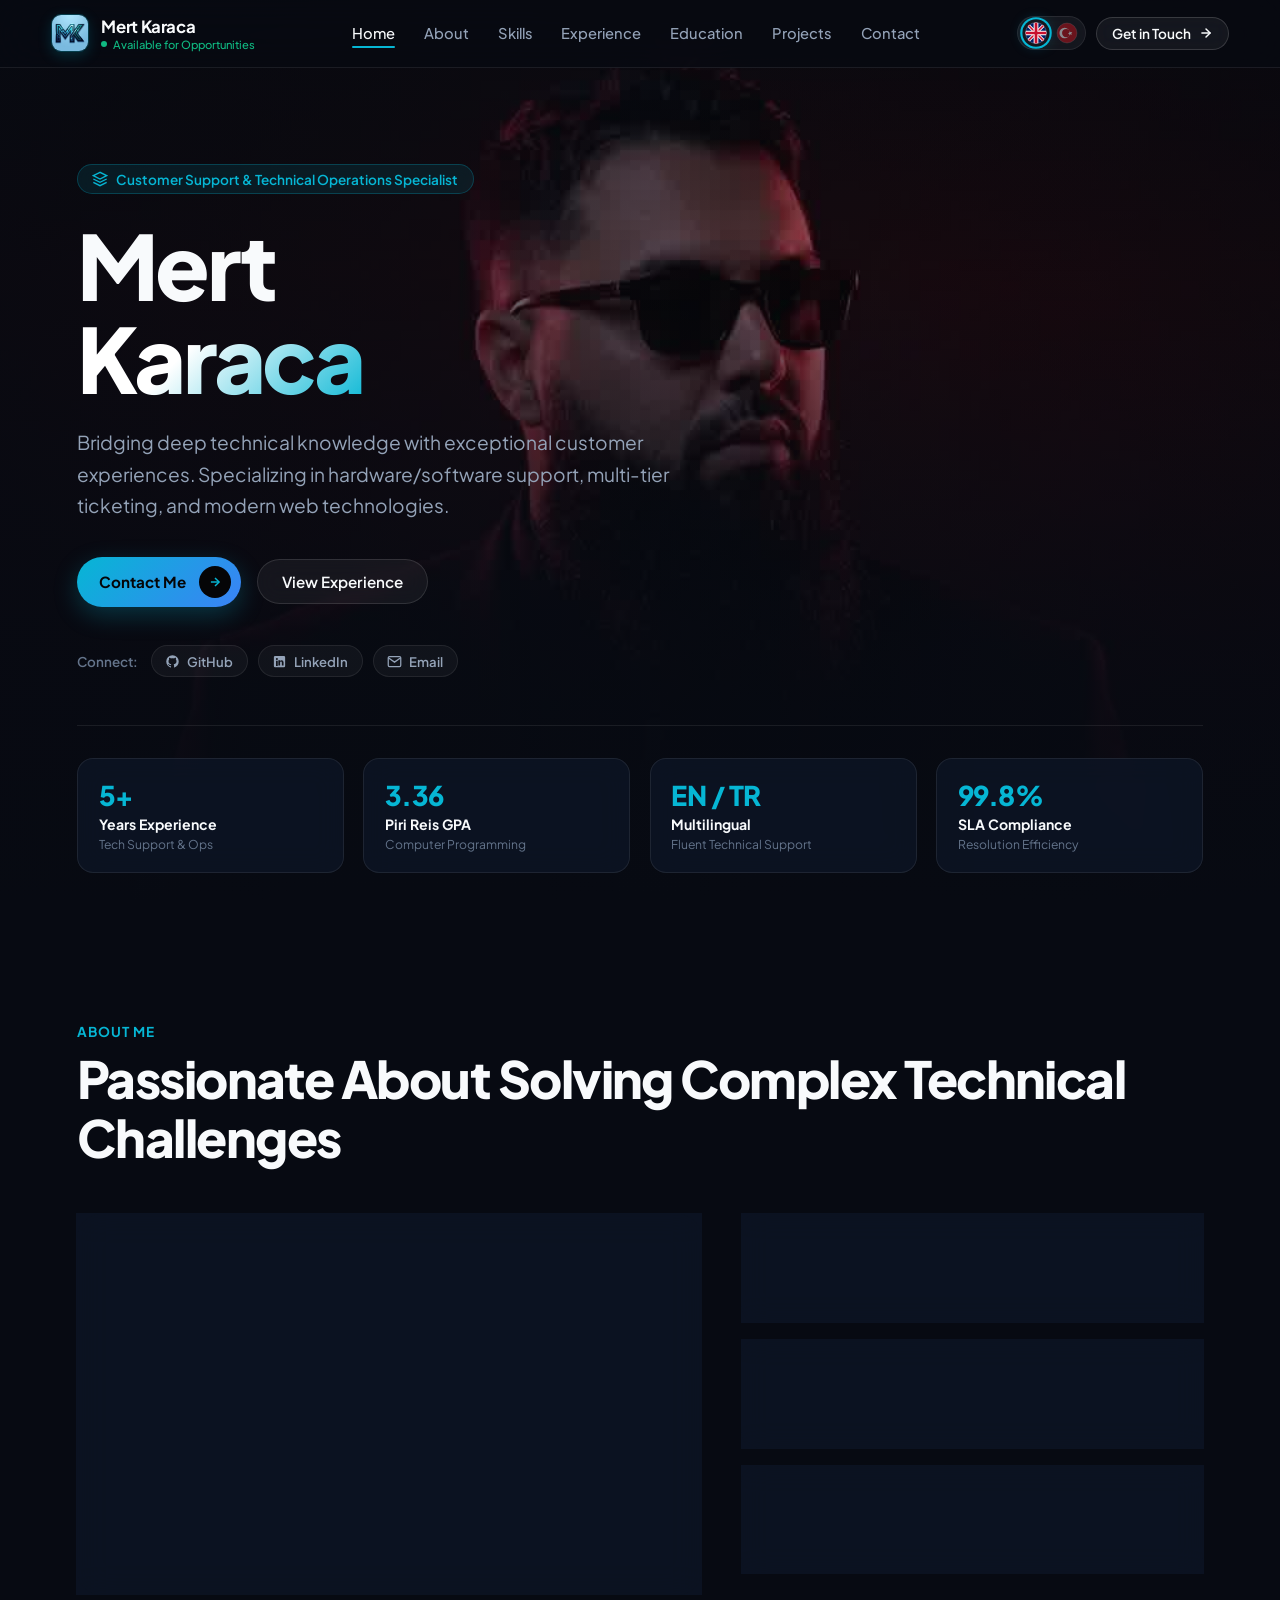
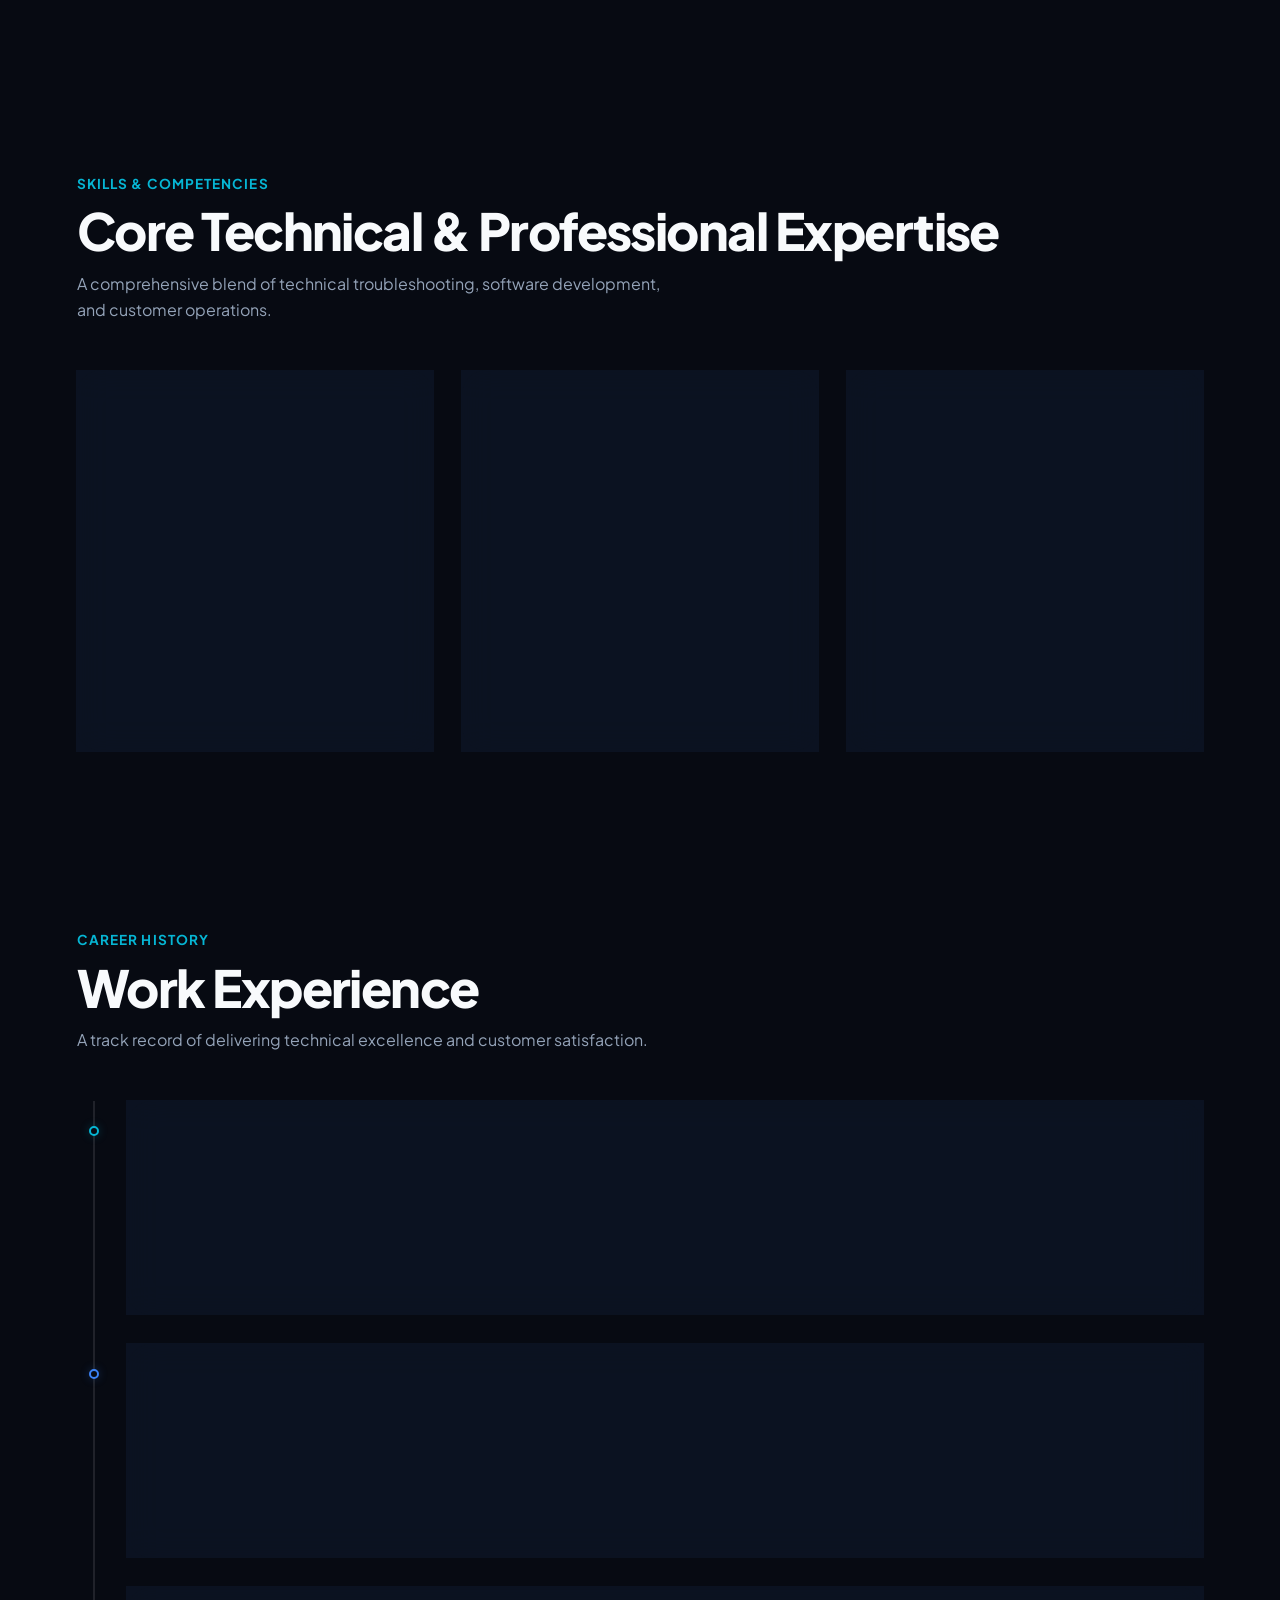
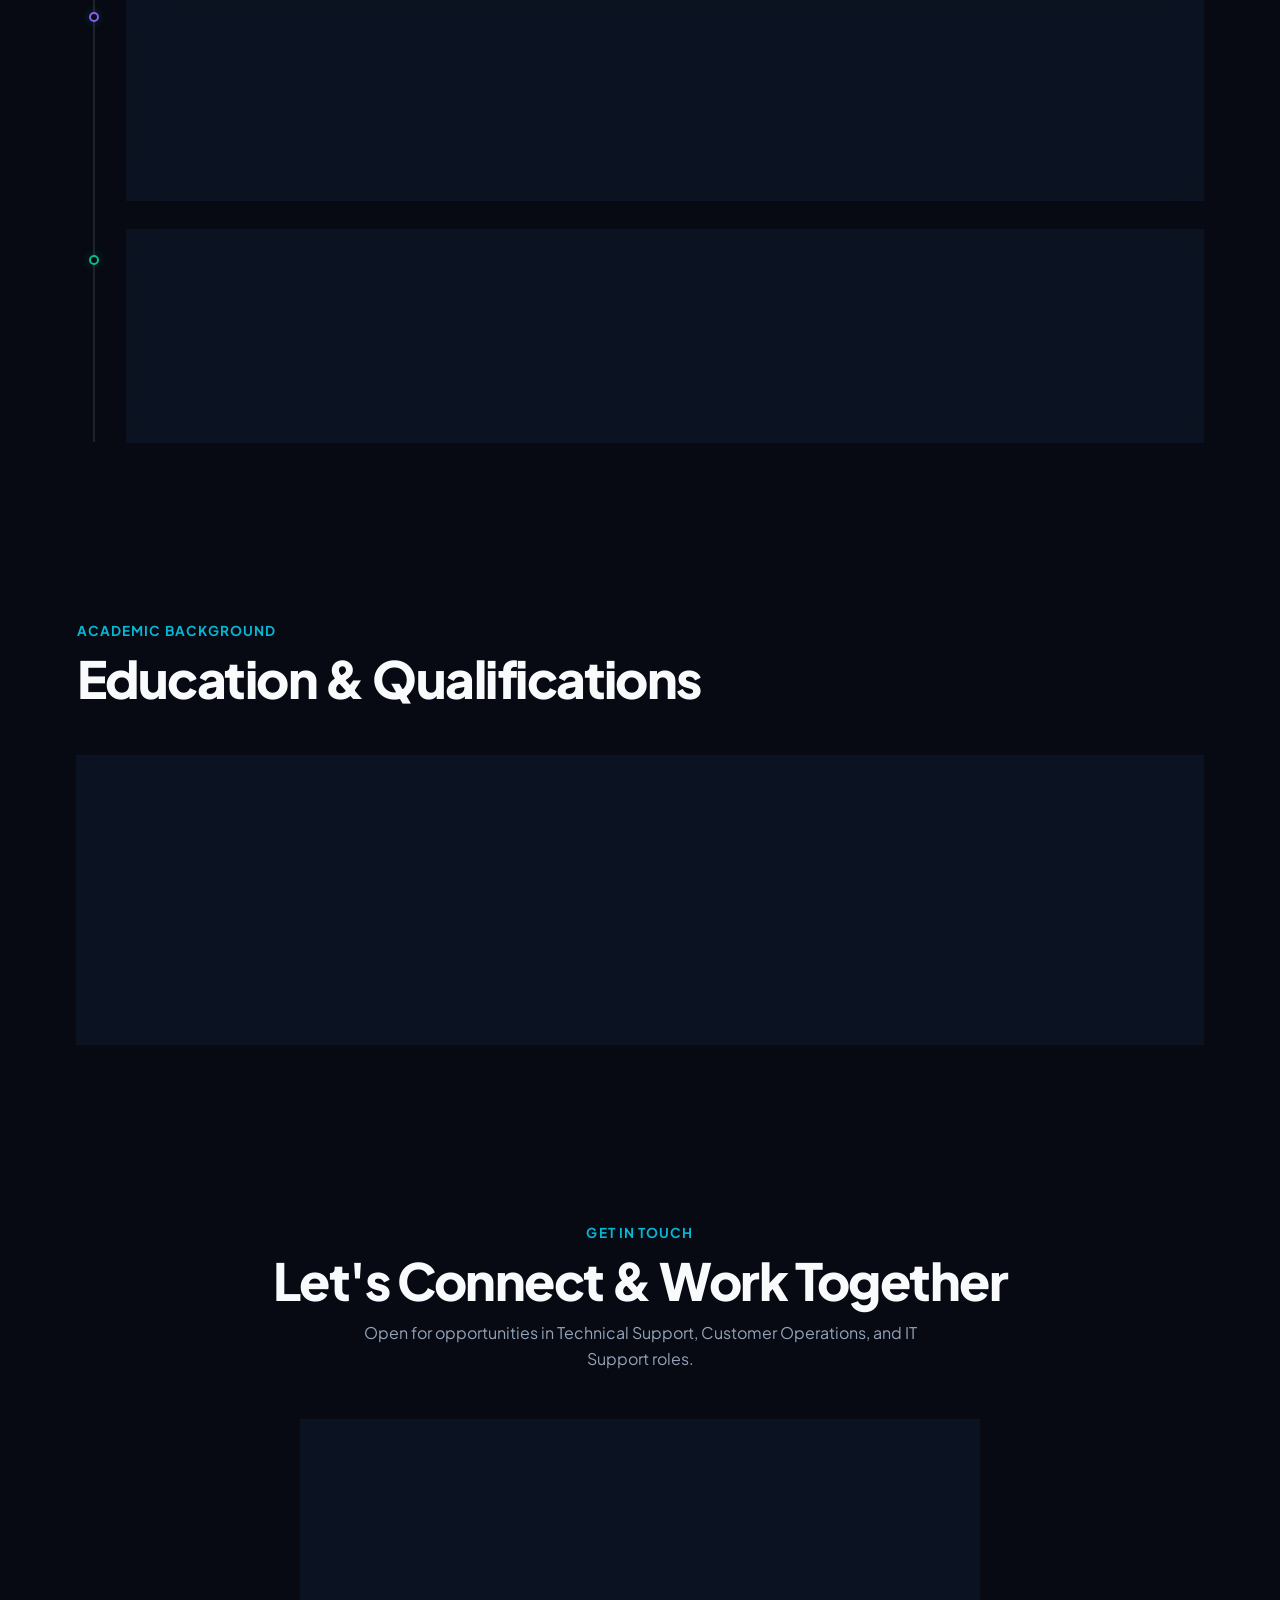
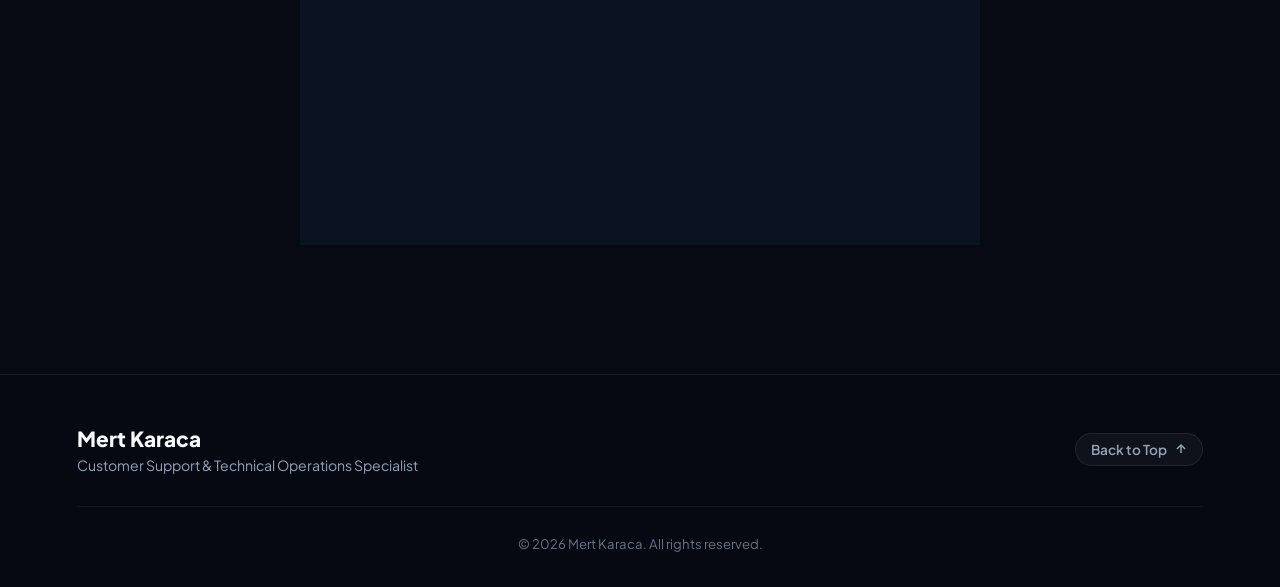
==== commit c742b5e5: "Mobile fix" ====
--- a/index.html
+++ b/index.html
@@ -1,20 +1,24 @@
 <!DOCTYPE html>
 <html lang="en">
-
 <head>
   <meta charset="UTF-8">
-  <meta name="viewport" content="width=device-width, initial-scale=1.0">
+  <meta name="viewport" content="width=device-width, initial-scale=1.0, maximum-scale=5.0">
   <title>Mert Karaca — Technical Support & Operations Specialist</title>
-  <meta name="description"
-    content="Personal Portfolio & CV of Mert Karaca. Customer Support & Technical Operations Specialist with 5+ years of experience in hardware/software troubleshooting, web technologies, and customer operations.">
+  <meta name="description" content="Personal Portfolio & CV of Mert Karaca. Customer Support & Technical Operations Specialist with 5+ years of experience in hardware/software troubleshooting, web technologies, and customer operations.">
+
+  <!-- Favicon & Mobile Touch Icons -->
+  <link rel="apple-touch-icon" sizes="180x180" href="assets/apple-touch-icon.png">
+  <link rel="icon" type="image/png" sizes="32x32" href="assets/favicon-32x32.png">
+  <link rel="icon" type="image/png" sizes="16x16" href="assets/favicon-16x16.png">
+  <link rel="manifest" href="assets/site.webmanifest">
+  <link rel="shortcut icon" href="assets/favicon.ico">
+  <meta name="theme-color" content="#070a12">
+  <meta name="msapplication-TileColor" content="#070a12">
 
   <!-- Google Fonts: Plus Jakarta Sans -->
   <link rel="preconnect" href="https://fonts.googleapis.com">
-  <link rel="preconnect" href="https://fonts.gstatic.com" crossorigin>
-  <link
-    href="https://fonts.googleapis.com/css2?family=Plus+Jakarta+Sans:ital,wght@0,300;0,400;0,500;0,600;0,700;0,800;1,400;1,600&display=swap"
-    rel="stylesheet">
-
+  <link rel="preconnect" href="https://fonts.gstatic.com">
+  <link href="https://fonts.googleapis.com/css2?family=Plus+Jakarta+Sans:ital,wght@0,300;0,400;0,500;0,600;0,700;0,800;1,400;1,600&display=swap" rel="stylesheet">
   <link rel="stylesheet" href="style.css">
 </head>
 
@@ -90,9 +94,7 @@
                   <rect width="32" height="32" fill="#E30A17" />
                   <circle cx="12.5" cy="16" r="7.5" fill="#ffffff" />
                   <circle cx="14.8" cy="16" r="6" fill="#E30A17" />
-                  <polygon
-                    points="20.5,13.2 21.5,15.3 23.8,15.5 22.0,17.0 22.6,19.3 20.5,18.0 18.4,19.3 19.0,17.0 17.2,15.5 19.5,15.3"
-                    fill="#ffffff" transform="rotate(-15 20.5 16)" />
+                  <polygon points="20.5,13.2 21.5,15.3 23.8,15.5 22.0,17.0 22.6,19.3 20.5,18.0 18.4,19.3 19.0,17.0 17.2,15.5 19.5,15.3" fill="#ffffff" transform="rotate(-15 20.5 16)" />
                 </g>
                 <circle cx="16" cy="16" r="14.5" fill="none" stroke="rgba(255,255,255,0.25)" stroke-width="1.2" />
               </svg>
@@ -101,8 +103,7 @@
 
           <a href="#contact" class="btn-cv-download">
             <span data-i18n="btn_get_in_touch">Get in Touch</span>
-            <svg width="14" height="14" viewBox="0 0 24 24" fill="none" stroke="currentColor" stroke-width="2.5"
-              stroke-linecap="round" stroke-linejoin="round">
+            <svg width="14" height="14" viewBox="0 0 24 24" fill="none" stroke="currentColor" stroke-width="2.5" stroke-linecap="round" stroke-linejoin="round">
               <line x1="5" y1="12" x2="19" y2="12"></line>
               <polyline points="12 5 19 12 12 19"></polyline>
             </svg>
@@ -131,8 +132,7 @@
           <h1 class="hero-title">Mert<br><span class="gradient-text">Karaca</span></h1>
 
           <p class="hero-tagline" data-i18n="hero_tagline">
-            Bridging deep technical knowledge with exceptional customer experiences. Specializing in hardware/software
-            support, multi-tier ticketing, and modern web technologies.
+            Bridging deep technical knowledge with exceptional customer experiences. Specializing in hardware/software support, multi-tier ticketing, and modern web technologies.
           </p>
 
           <div class="hero-cta-group">
@@ -153,26 +153,22 @@
           <div class="hero-social-strip">
             <span class="social-label" data-i18n="social_connect">Connect:</span>
             <!-- GitHub Profile -->
-            <a href="https://github.com/MertKRC" target="_blank" rel="noopener noreferrer" class="social-pill"
-              aria-label="GitHub Profile">
-              <svg width="16" height="16" viewBox="0 0 24 24" fill="currentColor">
-                <path
-                  d="M12 2A10 10 0 0 0 2 12c0 4.42 2.87 8.17 6.84 9.5.5.08.66-.23.66-.5v-1.69c-2.77.6-3.36-1.34-3.36-1.34-.46-1.16-1.11-1.47-1.11-1.47-.91-.62.07-.6.07-.6 1 .07 1.53 1.03 1.53 1.03.87 1.52 2.34 1.07 2.91.83.1-.65.35-1.09.63-1.34-2.22-.25-4.55-1.11-4.55-4.92 0-1.11.38-2 1.03-2.71-.1-.25-.45-1.29.1-2.64 0 0 .84-.27 2.75 1.02.79-.22 1.65-.33 2.5-.33.85 0 1.71.11 2.5.33 1.91-1.29 2.75-1.02 2.75-1.02.55 1.35.2 2.39.1 2.64.65.71 1.03 1.6 1.03 2.71 0 3.82-2.34 4.66-4.57 4.91.36.31.69.92.69 1.85V21c0 .27.16.59.67.5C19.14 20.16 22 16.42 22 12A10 10 0 0 0 12 2z" />
+            <a href="https://github.com/MertKRC" target="_blank" rel="noopener noreferrer" class="social-pill" aria-label="GitHub Profile">
+              <svg width="15" height="15" viewBox="0 0 24 24" fill="currentColor">
+                <path d="M12 2A10 10 0 0 0 2 12c0 4.42 2.87 8.17 6.84 9.5.5.08.66-.23.66-.5v-1.69c-2.77.6-3.36-1.34-3.36-1.34-.46-1.16-1.11-1.47-1.11-1.47-.91-.62.07-.6.07-.6 1 .07 1.53 1.03 1.53 1.03.87 1.52 2.34 1.07 2.91.83.1-.65.35-1.09.63-1.34-2.22-.25-4.55-1.11-4.55-4.92 0-1.11.38-2 1.03-2.71-.1-.25-.45-1.29.1-2.64 0 0 .84-.27 2.75 1.02.79-.22 1.65-.33 2.5-.33.85 0 1.71.11 2.5.33 1.91-1.29 2.75-1.02 2.75-1.02.55 1.35.2 2.39.1 2.64.65.71 1.03 1.6 1.03 2.71 0 3.82-2.34 4.66-4.57 4.91.36.31.69.92.69 1.85V21c0 .27.16.59.67.5C19.14 20.16 22 16.42 22 12A10 10 0 0 0 12 2z" />
               </svg>
               <span>GitHub</span>
             </a>
             <!-- LinkedIn Profile -->
-            <a href="https://www.linkedin.com/in/mertkrc/" target="_blank" rel="noopener noreferrer" class="social-pill"
-              aria-label="LinkedIn Profile">
-              <svg width="16" height="16" viewBox="0 0 24 24" fill="currentColor">
-                <path
-                  d="M19 3a2 2 0 0 1 2 2v14a2 2 0 0 1-2 2H5a2 2 0 0 1-2-2V5a2 2 0 0 1 2-2h14m-.5 15.5v-5.3a3.26 3.26 0 0 0-3.26-3.26c-.85 0-1.84.52-2.28 1.3v-1.11h-2.79v8.37h2.79v-4.93c0-.77.62-1.4 1.39-1.4a1.4 1.4 0 0 1 1.4 1.4v4.93h2.75M6.46 10.9v8.37H9.2V10.9H6.46M7.83 6.2a1.64 1.64 0 1 0 0 3.28 1.64 1.64 0 0 0 0-3.28z" />
+            <a href="https://www.linkedin.com/in/mertkrc/" target="_blank" rel="noopener noreferrer" class="social-pill" aria-label="LinkedIn Profile">
+              <svg width="15" height="15" viewBox="0 0 24 24" fill="currentColor">
+                <path d="M19 3a2 2 0 0 1 2 2v14a2 2 0 0 1-2 2H5a2 2 0 0 1-2-2V5a2 2 0 0 1 2-2h14m-.5 15.5v-5.3a3.26 3.26 0 0 0-3.26-3.26c-.85 0-1.84.52-2.28 1.3v-1.11h-2.79v8.37h2.79v-4.93c0-.77.62-1.4 1.39-1.4a1.4 1.4 0 0 1 1.4 1.4v4.93h2.75M6.46 10.9v8.37H9.2V10.9H6.46M7.83 6.2a1.64 1.64 0 1 0 0 3.28 1.64 1.64 0 0 0 0-3.28z" />
               </svg>
               <span>LinkedIn</span>
             </a>
             <!-- Email -->
             <a href="mailto:mrtkrc41@gmail.com" class="social-pill" aria-label="Email">
-              <svg width="16" height="16" viewBox="0 0 24 24" fill="none" stroke="currentColor" stroke-width="2">
+              <svg width="15" height="15" viewBox="0 0 24 24" fill="none" stroke="currentColor" stroke-width="2">
                 <path d="M4 4h16c1.1 0 2 .9 2 2v12c0 1.1-.9 2-2 2H4c-1.1 0-2-.9-2-2V6c0-1.1.9-2 2-2z" />
                 <polyline points="22,6 12,13 2,6" />
               </svg>
@@ -217,17 +213,13 @@
           <div class="about-grid">
             <div class="about-bio-card">
               <p class="about-lead" data-i18n="about_lead">
-                Hello! I am <strong>Mert Karaca</strong>, a versatile Technical Support & Operations Specialist with a
-                solid academic foundation in <strong>Computer Programming from Piri Reis University</strong>.
+                Hello! I am <strong>Mert Karaca</strong>, a versatile Technical Support & Operations Specialist with a solid academic foundation in <strong>Computer Programming from Piri Reis University</strong>.
               </p>
               <p class="about-text" data-i18n="about_p1">
-                Over the past 5+ years, I have honed my expertise working with global enterprise organizations such as
-                <strong>Teleperformance</strong> and <strong>Conduent</strong>, diagnosing intricate hardware/software
-                anomalies, managing omnichannel ticketing queues, and ensuring high customer satisfaction.
+                Over the past 5+ years, I have honed my expertise working with global enterprise organizations such as <strong>Teleperformance</strong> and <strong>Conduent</strong>, diagnosing intricate hardware/software anomalies, managing omnichannel ticketing queues, and ensuring high customer satisfaction.
               </p>
               <p class="about-text" data-i18n="about_p2">
-                With a background in software development (C#, ASP.NET, JavaScript, SQL), I serve as the ideal bridge
-                between technical engineering teams, product stakeholders, and end-users.
+                With a background in software development (C#, ASP.NET, JavaScript, SQL), I serve as the ideal bridge between technical engineering teams, product stakeholders, and end-users.
               </p>
             </div>
 
@@ -242,8 +234,7 @@
                 </div>
                 <div class="pillar-content">
                   <h3 data-i18n="pillar1_title">Technical Problem Solving</h3>
-                  <p data-i18n="pillar1_desc">In-depth root cause analysis for hardware, OS, networking, and software
-                    applications.</p>
+                  <p data-i18n="pillar1_desc">In-depth root cause analysis for hardware, OS, networking, and software applications.</p>
                 </div>
               </div>
 
@@ -255,8 +246,7 @@
                 </div>
                 <div class="pillar-content">
                   <h3 data-i18n="pillar2_title">Multilingual Support (EN / TR)</h3>
-                  <p data-i18n="pillar2_desc">Fluent verbal and written communication in English & Turkish for
-                    international enterprise clients.</p>
+                  <p data-i18n="pillar2_desc">Fluent verbal and written communication in English & Turkish for international enterprise clients.</p>
                 </div>
               </div>
 
@@ -269,8 +259,7 @@
                 </div>
                 <div class="pillar-content">
                   <h3 data-i18n="pillar3_title">Software & Web Background</h3>
-                  <p data-i18n="pillar3_desc">Applied understanding of modern web architectures, API lifecycles, and
-                    database structures.</p>
+                  <p data-i18n="pillar3_desc">Applied understanding of modern web architectures, API lifecycles, and database structures.</p>
                 </div>
               </div>
             </div>
@@ -284,8 +273,7 @@
           <div class="section-header">
             <span class="section-tag" data-i18n="skills_tag">Skills & Competencies</span>
             <h2 class="section-title" data-i18n="skills_title">Core Technical & Professional Expertise</h2>
-            <p class="section-desc" data-i18n="skills_desc">A comprehensive blend of technical troubleshooting, software
-              development, and customer operations.</p>
+            <p class="section-desc" data-i18n="skills_desc">A comprehensive blend of technical troubleshooting, software development, and customer operations.</p>
           </div>
 
           <div class="skills-grid">
@@ -305,18 +293,12 @@
                 </div>
               </div>
               <ul class="skill-list">
-                <li><span class="bullet-dot cyan"></span><span data-i18n="skill1_1">Hardware & Software
-                    Troubleshooting</span></li>
-                <li><span class="bullet-dot cyan"></span><span data-i18n="skill1_2">Ticketing Systems (Jira, ServiceNow,
-                    Zendesk)</span></li>
-                <li><span class="bullet-dot cyan"></span><span data-i18n="skill1_3">Mobile, Tablet & IoT Device
-                    Support</span></li>
-                <li><span class="bullet-dot cyan"></span><span data-i18n="skill1_4">Remote Desktop & Diagnostics
-                    Tools</span></li>
-                <li><span class="bullet-dot cyan"></span><span data-i18n="skill1_5">Call Center & Multi-Tier Support
-                    Ops</span></li>
-                <li><span class="bullet-dot cyan"></span><span data-i18n="skill1_6">SLA Management & Incident
-                    Escalation</span></li>
+                <li><span class="bullet-dot cyan"></span><span data-i18n="skill1_1">Hardware & Software Troubleshooting</span></li>
+                <li><span class="bullet-dot cyan"></span><span data-i18n="skill1_2">Ticketing Systems (Jira, ServiceNow, Zendesk)</span></li>
+                <li><span class="bullet-dot cyan"></span><span data-i18n="skill1_3">Mobile, Tablet & IoT Device Support</span></li>
+                <li><span class="bullet-dot cyan"></span><span data-i18n="skill1_4">Remote Desktop & Diagnostics Tools</span></li>
+                <li><span class="bullet-dot cyan"></span><span data-i18n="skill1_5">Call Center & Multi-Tier Support Ops</span></li>
+                <li><span class="bullet-dot cyan"></span><span data-i18n="skill1_6">SLA Management & Incident Escalation</span></li>
               </ul>
             </div>
 
@@ -335,18 +317,12 @@
                 </div>
               </div>
               <ul class="skill-list">
-                <li><span class="bullet-dot blue"></span><span data-i18n="skill2_1">C# and Object-Oriented
-                    Programming</span></li>
-                <li><span class="bullet-dot blue"></span><span data-i18n="skill2_2">ASP.NET Framework & Web
-                    Architecture</span></li>
-                <li><span class="bullet-dot blue"></span><span data-i18n="skill2_3">JavaScript (ES6+), DOM & Async
-                    Logic</span></li>
-                <li><span class="bullet-dot blue"></span><span data-i18n="skill2_4">HTML5, Modern CSS3 & Responsive
-                    UI</span></li>
-                <li><span class="bullet-dot blue"></span><span data-i18n="skill2_5">Web Maintenance, Hosting &
-                    Deployment</span></li>
-                <li><span class="bullet-dot blue"></span><span data-i18n="skill2_6">Relational Databases & SQL
-                    Queries</span></li>
+                <li><span class="bullet-dot blue"></span><span data-i18n="skill2_1">C# and Object-Oriented Programming</span></li>
+                <li><span class="bullet-dot blue"></span><span data-i18n="skill2_2">ASP.NET Framework & Web Architecture</span></li>
+                <li><span class="bullet-dot blue"></span><span data-i18n="skill2_3">JavaScript (ES6+), DOM & Async Logic</span></li>
+                <li><span class="bullet-dot blue"></span><span data-i18n="skill2_4">HTML5, Modern CSS3 & Responsive UI</span></li>
+                <li><span class="bullet-dot blue"></span><span data-i18n="skill2_5">Web Maintenance, Hosting & Deployment</span></li>
+                <li><span class="bullet-dot blue"></span><span data-i18n="skill2_6">Relational Databases & SQL Queries</span></li>
               </ul>
             </div>
 
@@ -367,18 +343,12 @@
                 </div>
               </div>
               <ul class="skill-list">
-                <li><span class="bullet-dot purple"></span><span data-i18n="skill3_1">Customer Relationship Management
-                    (CRM)</span></li>
-                <li><span class="bullet-dot purple"></span><span data-i18n="skill3_2">Fluent English Communication &
-                    Reporting</span></li>
-                <li><span class="bullet-dot purple"></span><span data-i18n="skill3_3">Active Listening &
-                    De-escalation</span></li>
-                <li><span class="bullet-dot purple"></span><span data-i18n="skill3_4">Analytical Thinking & Problem
-                    Solving</span></li>
-                <li><span class="bullet-dot purple"></span><span data-i18n="skill3_5">Cross-Functional Team
-                    Collaboration</span></li>
-                <li><span class="bullet-dot purple"></span><span data-i18n="skill3_6">Process Documentation & Knowledge
-                    Base</span></li>
+                <li><span class="bullet-dot purple"></span><span data-i18n="skill3_1">Customer Relationship Management (CRM)</span></li>
+                <li><span class="bullet-dot purple"></span><span data-i18n="skill3_2">Fluent English Communication & Reporting</span></li>
+                <li><span class="bullet-dot purple"></span><span data-i18n="skill3_3">Active Listening & De-escalation</span></li>
+                <li><span class="bullet-dot purple"></span><span data-i18n="skill3_4">Analytical Thinking & Problem Solving</span></li>
+                <li><span class="bullet-dot purple"></span><span data-i18n="skill3_5">Cross-Functional Team Collaboration</span></li>
+                <li><span class="bullet-dot purple"></span><span data-i18n="skill3_6">Process Documentation & Knowledge Base</span></li>
               </ul>
             </div>
           </div>
@@ -391,8 +361,7 @@
           <div class="section-header">
             <span class="section-tag" data-i18n="exp_tag">Career History</span>
             <h2 class="section-title" data-i18n="exp_title">Work Experience</h2>
-            <p class="section-desc" data-i18n="exp_desc">A track record of delivering technical excellence and customer
-              satisfaction.</p>
+            <p class="section-desc" data-i18n="exp_desc">A track record of delivering technical excellence and customer satisfaction.</p>
           </div>
 
           <div class="timeline">
@@ -411,9 +380,7 @@
                   <div class="period-badge" data-i18n="exp1_period">Nov 2024 — Present</div>
                 </div>
                 <p class="timeline-desc" data-i18n="exp1_desc">
-                  Delivering high-quality remote technical support and resolving complex customer issues efficiently.
-                  Analyzing software, hardware, and account problems while maintaining strict SLA metrics and high CSAT
-                  ratings.
+                  Delivering high-quality remote technical support and resolving complex customer issues efficiently. Analyzing software, hardware, and account problems while maintaining strict SLA metrics and high CSAT ratings.
                 </p>
                 <div class="tag-group">
                   <span class="tag" data-i18n="tag_remote_support">Remote Support</span>
@@ -439,9 +406,7 @@
                   <div class="period-badge" data-i18n="exp2_period">Aug 2023 — Present</div>
                 </div>
                 <p class="timeline-desc" data-i18n="exp2_desc">
-                  Managing end-to-end customer support operations, market analysis, and sales execution. Coordinating
-                  order pipelines, managing client queries, and ensuring operational synchronization across fulfillment
-                  teams.
+                  Managing end-to-end customer support operations, market analysis, and sales execution. Coordinating order pipelines, managing client queries, and ensuring operational synchronization across fulfillment teams.
                 </p>
                 <div class="tag-group">
                   <span class="tag" data-i18n="tag_ops_management">Operations Management</span>
@@ -466,8 +431,7 @@
                   <div class="period-badge" data-i18n="exp3_period">Sep 2020 — Jul 2023</div>
                 </div>
                 <p class="timeline-desc" data-i18n="exp3_desc">
-                  Managed the organization's web platform, improved user experience, and maintained web systems. Handled
-                  content updates, system troubleshooting, platform reliability, and technical customer inquiries.
+                  Managed the organization's web platform, improved user experience, and maintained web systems. Handled content updates, system troubleshooting, platform reliability, and technical customer inquiries.
                 </p>
                 <div class="tag-group">
                   <span class="tag" data-i18n="tag_web_maint">Web Maintenance</span>
@@ -492,9 +456,7 @@
                   <div class="period-badge" data-i18n="exp4_period">Sep 2017 — Oct 2018</div>
                 </div>
                 <p class="timeline-desc" data-i18n="exp4_desc">
-                  Provided English-language hardware and software support for smartphones, tablets, and electronic
-                  devices. Guided international consumers through troubleshooting protocols and escalated hardware
-                  repairs.
+                  Provided English-language hardware and software support for smartphones, tablets, and electronic devices. Guided international consumers through troubleshooting protocols and escalated hardware repairs.
                 </p>
                 <div class="tag-group">
                   <span class="tag" data-i18n="tag_hw_troubleshoot">Hardware Troubleshooting</span>
@@ -537,18 +499,15 @@
             <div class="edu-highlights">
               <div class="highlight-item">
                 <div class="highlight-title" data-i18n="edu_hl1_title">Software Development</div>
-                <p data-i18n="edu_hl1_desc">Algorithms, Object-Oriented Programming (C#), web development lifecycles,
-                  and software architecture.</p>
+                <p data-i18n="edu_hl1_desc">Algorithms, Object-Oriented Programming (C#), web development lifecycles, and software architecture.</p>
               </div>
               <div class="highlight-item">
                 <div class="highlight-title" data-i18n="edu_hl2_title">Database Management</div>
-                <p data-i18n="edu_hl2_desc">Relational Database Design (RDBMS), SQL query optimization, table schemas,
-                  and data integrity.</p>
+                <p data-i18n="edu_hl2_desc">Relational Database Design (RDBMS), SQL query optimization, table schemas, and data integrity.</p>
               </div>
               <div class="highlight-item">
                 <div class="highlight-title" data-i18n="edu_hl3_title">Information Systems & Hardware</div>
-                <p data-i18n="edu_hl3_desc">Computer hardware architectures, networking fundamentals, operating systems,
-                  and system security.</p>
+                <p data-i18n="edu_hl3_desc">Computer hardware architectures, networking fundamentals, operating systems, and system security.</p>
               </div>
             </div>
           </div>
@@ -561,16 +520,14 @@
           <div class="section-header text-center">
             <span class="section-tag" data-i18n="contact_tag">Get in Touch</span>
             <h2 class="section-title" data-i18n="contact_title">Let's Connect & Work Together</h2>
-            <p class="section-desc" data-i18n="contact_desc">Open for opportunities in Technical Support, Customer
-              Operations, and IT Support roles.</p>
-          </div>
-
-          <div class="contact-grid">
+            <p class="section-desc" data-i18n="contact_desc">Open for opportunities in Technical Support, Customer Operations, and IT Support roles.</p>
+          </div>
+
+          <div class="contact-grid single-card-view">
             <!-- Direct Info -->
             <div class="contact-info-card">
               <h3 data-i18n="contact_info_heading">Contact Information</h3>
-              <p data-i18n="contact_info_sub">Feel free to reach out for career opportunities, technical collaborations,
-                or consulting questions.</p>
+              <p data-i18n="contact_info_sub">Feel free to reach out for career opportunities, technical collaborations, or consulting questions.</p>
 
               <div class="contact-details">
                 <!-- Email: mrtkrc41@gmail.com -->
@@ -591,14 +548,12 @@
                 <div class="contact-item">
                   <div class="contact-icon blue">
                     <svg width="20" height="20" viewBox="0 0 24 24" fill="currentColor">
-                      <path
-                        d="M12 2A10 10 0 0 0 2 12c0 4.42 2.87 8.17 6.84 9.5.5.08.66-.23.66-.5v-1.69c-2.77.6-3.36-1.34-3.36-1.34-.46-1.16-1.11-1.47-1.11-1.47-.91-.62.07-.6.07-.6 1 .07 1.53 1.03 1.53 1.03.87 1.52 2.34 1.07 2.91.83.1-.65.35-1.09.63-1.34-2.22-.25-4.55-1.11-4.55-4.92 0-1.11.38-2 1.03-2.71-.1-.25-.45-1.29.1-2.64 0 0 .84-.27 2.75 1.02.79-.22 1.65-.33 2.5-.33.85 0 1.71.11 2.5.33 1.91-1.29 2.75-1.02 2.75-1.02.55 1.35.2 2.39.1 2.64.65.71 1.03 1.6 1.03 2.71 0 3.82-2.34 4.66-4.57 4.91.36.31.69.92.69 1.85V21c0 .27.16.59.67.5C19.14 20.16 22 16.42 22 12A10 10 0 0 0 12 2z" />
+                      <path d="M12 2A10 10 0 0 0 2 12c0 4.42 2.87 8.17 6.84 9.5.5.08.66-.23.66-.5v-1.69c-2.77.6-3.36-1.34-3.36-1.34-.46-1.16-1.11-1.47-1.11-1.47-.91-.62.07-.6.07-.6 1 .07 1.53 1.03 1.53 1.03.87 1.52 2.34 1.07 2.91.83.1-.65.35-1.09.63-1.34-2.22-.25-4.55-1.11-4.55-4.92 0-1.11.38-2 1.03-2.71-.1-.25-.45-1.29.1-2.64 0 0 .84-.27 2.75 1.02.79-.22 1.65-.33 2.5-.33.85 0 1.71.11 2.5.33 1.91-1.29 2.75-1.02 2.75-1.02.55 1.35.2 2.39.1 2.64.65.71 1.03 1.6 1.03 2.71 0 3.82-2.34 4.66-4.57 4.91.36.31.69.92.69 1.85V21c0 .27.16.59.67.5C19.14 20.16 22 16.42 22 12A10 10 0 0 0 12 2z" />
                     </svg>
                   </div>
                   <div>
                     <span class="contact-label">GitHub</span>
-                    <a href="https://github.com/MertKRC" target="_blank" rel="noopener noreferrer"
-                      class="contact-value">github.com/MertKRC</a>
+                    <a href="https://github.com/MertKRC" target="_blank" rel="noopener noreferrer" class="contact-value">github.com/MertKRC</a>
                   </div>
                 </div>
 
@@ -606,14 +561,12 @@
                 <div class="contact-item">
                   <div class="contact-icon purple">
                     <svg width="20" height="20" viewBox="0 0 24 24" fill="currentColor">
-                      <path
-                        d="M19 3a2 2 0 0 1 2 2v14a2 2 0 0 1-2 2H5a2 2 0 0 1-2-2V5a2 2 0 0 1 2-2h14m-.5 15.5v-5.3a3.26 3.26 0 0 0-3.26-3.26c-.85 0-1.84.52-2.28 1.3v-1.11h-2.79v8.37h2.79v-4.93c0-.77.62-1.4 1.39-1.4a1.4 1.4 0 0 1 1.4 1.4v4.93h2.75M6.46 10.9v8.37H9.2V10.9H6.46M7.83 6.2a1.64 1.64 0 1 0 0 3.28 1.64 1.64 0 0 0 0-3.28z" />
+                      <path d="M19 3a2 2 0 0 1 2 2v14a2 2 0 0 1-2 2H5a2 2 0 0 1-2-2V5a2 2 0 0 1 2-2h14m-.5 15.5v-5.3a3.26 3.26 0 0 0-3.26-3.26c-.85 0-1.84.52-2.28 1.3v-1.11h-2.79v8.37h2.79v-4.93c0-.77.62-1.4 1.39-1.4a1.4 1.4 0 0 1 1.4 1.4v4.93h2.75M6.46 10.9v8.37H9.2V10.9H6.46M7.83 6.2a1.64 1.64 0 1 0 0 3.28 1.64 1.64 0 0 0 0-3.28z" />
                     </svg>
                   </div>
                   <div>
                     <span class="contact-label">LinkedIn</span>
-                    <a href="https://www.linkedin.com/in/mertkrc/" target="_blank" rel="noopener noreferrer"
-                      class="contact-value">linkedin.com/in/mertkrc</a>
+                    <a href="https://www.linkedin.com/in/mertkrc/" target="_blank" rel="noopener noreferrer" class="contact-value">linkedin.com/in/mertkrc</a>
                   </div>
                 </div>
 
@@ -633,31 +586,26 @@
               </div>
             </div>
 
-            <!-- Contact Form -->
-            <div class="contact-form-card">
-              <form id="contact-form" class="contact-form" action="mailto:mrtkrc41@gmail.com" method="POST"
-                enctype="text/plain">
+            <!-- Contact Form (Temporarily Hidden) -->
+            <div class="contact-form-card" style="display: none;">
+              <form id="contact-form" class="contact-form" action="mailto:mrtkrc41@gmail.com" method="POST" enctype="text/plain">
                 <div class="form-row">
                   <div class="form-group">
                     <label for="name" data-i18n="form_label_name">Your Name</label>
-                    <input type="text" id="name" name="name" placeholder="John Doe" required
-                      data-i18n-placeholder="form_ph_name">
+                    <input type="text" id="name" name="name" placeholder="John Doe" required data-i18n-placeholder="form_ph_name">
                   </div>
                   <div class="form-group">
                     <label for="email" data-i18n="form_label_email">Your Email</label>
-                    <input type="email" id="email" name="email" placeholder="john@example.com" required
-                      data-i18n-placeholder="form_ph_email">
+                    <input type="email" id="email" name="email" placeholder="john@example.com" required data-i18n-placeholder="form_ph_email">
                   </div>
                 </div>
                 <div class="form-group">
                   <label for="subject" data-i18n="form_label_subject">Subject</label>
-                  <input type="text" id="subject" name="subject" placeholder="Role Opportunity / Collaboration" required
-                    data-i18n-placeholder="form_ph_subject">
+                  <input type="text" id="subject" name="subject" placeholder="Role Opportunity / Collaboration" required data-i18n-placeholder="form_ph_subject">
                 </div>
                 <div class="form-group">
                   <label for="message" data-i18n="form_label_message">Message</label>
-                  <textarea id="message" name="message" rows="4" placeholder="Hello Mert, I would like to discuss..."
-                    required data-i18n-placeholder="form_ph_message"></textarea>
+                  <textarea id="message" name="message" rows="4" placeholder="Hello Mert, I would like to discuss..." required data-i18n-placeholder="form_ph_message"></textarea>
                 </div>
                 <button type="submit" class="btn-submit" id="submit-btn">
                   <span data-i18n="form_btn_send">Send Message</span>
@@ -693,7 +641,6 @@
         </div>
         <div class="footer-bottom">
           <span data-i18n="footer_copyright">© 2026 Mert Karaca. All rights reserved.</span>
-          <span data-i18n="footer_tagline">Designed with Smooth Scroll & Modern Web Stack</span>
         </div>
       </footer>
     </main>
@@ -701,5 +648,4 @@
 
   <script src="app.js"></script>
 </body>
-
 </html>
--- a/style.css
+++ b/style.css
@@ -150,19 +150,19 @@
   top: 0;
   left: 0;
   width: 100%;
-  z-index: 100;
-  padding: 1.1rem 6vw;
+  z-index: 1000;
+  padding: 0.9rem 4vw;
   backdrop-filter: blur(20px);
   -webkit-backdrop-filter: blur(20px);
-  background: rgba(7, 10, 18, 0.7);
+  background: rgba(7, 10, 18, 0.75);
   border-bottom: 1px solid var(--border-subtle);
   transition: all 0.3s ease;
 }
 
 .navbar.scrolled {
-  background: rgba(7, 10, 18, 0.92);
-  padding: 0.85rem 6vw;
-  box-shadow: 0 10px 30px rgba(0, 0, 0, 0.4);
+  background: rgba(7, 10, 18, 0.94);
+  padding: 0.7rem 4vw;
+  box-shadow: 0 10px 30px rgba(0, 0, 0, 0.45);
 }
 
 .nav-container {
@@ -171,21 +171,21 @@
   display: flex;
   align-items: center;
   justify-content: space-between;
-  gap: 1.5rem;
+  gap: 0.8rem;
 }
 
 .brand-logo {
   display: flex;
   align-items: center;
-  gap: 0.85rem;
+  gap: 0.75rem;
   text-decoration: none;
   color: var(--text-white);
   flex-shrink: 0;
 }
 
 .logo-image-wrap {
-  width: 40px;
-  height: 40px;
+  width: 38px;
+  height: 38px;
   border-radius: var(--radius-sm);
   overflow: hidden;
   flex-shrink: 0;
@@ -206,18 +206,20 @@
 }
 
 .logo-text span:first-child {
-  font-size: 1.1rem;
+  font-size: 1.05rem;
   font-weight: 700;
   letter-spacing: -0.02em;
+  white-space: nowrap;
 }
 
 .status-indicator {
-  font-size: 0.72rem;
+  font-size: 0.7rem;
   color: var(--accent-emerald);
   display: flex;
   align-items: center;
   gap: 0.35rem;
   font-weight: 500;
+  white-space: nowrap;
 }
 
 .status-dot {
@@ -226,6 +228,7 @@
   border-radius: 50%;
   background-color: var(--accent-emerald);
   animation: pulse-dot 2s infinite;
+  flex-shrink: 0;
 }
 
 @keyframes pulse-dot {
@@ -236,7 +239,7 @@
 .nav-links {
   display: flex;
   align-items: center;
-  gap: 2rem;
+  gap: 1.8rem;
 }
 
 .nav-link {
@@ -267,20 +270,22 @@
 .nav-actions {
   display: flex;
   align-items: center;
-  gap: 1.1rem;
+  gap: 0.65rem;
+  flex-shrink: 0;
 }
 
 /* Flag Language Switcher */
 .lang-switcher {
   display: flex;
   align-items: center;
-  gap: 0.45rem;
+  gap: 0.3rem;
   background: rgba(255, 255, 255, 0.06);
   border: 1px solid var(--border-subtle);
   border-radius: var(--radius-pill);
-  padding: 4px 6px;
+  padding: 3px 5px;
   backdrop-filter: blur(12px);
   -webkit-backdrop-filter: blur(12px);
+  flex-shrink: 0;
 }
 
 .lang-flag-btn {
@@ -292,9 +297,11 @@
   justify-content: center;
   cursor: pointer;
   border-radius: 50%;
-  transition: all 0.25s cubic-bezier(0.16, 1, 0.3, 1);
+  transition: all 0.2s cubic-bezier(0.16, 1, 0.3, 1);
   opacity: 0.5;
   filter: grayscale(20%);
+  width: 26px;
+  height: 26px;
 }
 
 .lang-flag-btn:hover {
@@ -306,13 +313,13 @@
 .lang-flag-btn.active {
   opacity: 1;
   filter: grayscale(0%);
-  box-shadow: 0 0 0 2.5px var(--accent-cyan), 0 0 14px var(--accent-cyan-glow);
-  transform: scale(1.06);
+  box-shadow: 0 0 0 2px var(--accent-cyan), 0 0 12px var(--accent-cyan-glow);
+  transform: scale(1.05);
 }
 
 .flag-svg {
-  width: 24px;
-  height: 24px;
+  width: 22px;
+  height: 22px;
   display: block;
   border-radius: 50%;
 }
@@ -322,15 +329,17 @@
   border: 1px solid rgba(255, 255, 255, 0.15);
   color: var(--text-white);
   border-radius: var(--radius-pill);
-  padding: 0.45rem 1.1rem;
+  padding: 0.42rem 0.95rem;
   display: inline-flex;
   align-items: center;
-  gap: 0.5rem;
-  font-size: 0.88rem;
+  gap: 0.45rem;
+  font-size: 0.85rem;
   font-weight: 600;
   text-decoration: none;
   backdrop-filter: blur(8px);
   transition: all 0.25s ease;
+  white-space: nowrap;
+  flex-shrink: 0;
 }
 
 .btn-cv-download:hover {
@@ -343,21 +352,34 @@
 
 .mobile-menu-btn {
   display: none;
-  background: transparent;
-  border: none;
+  background: rgba(255, 255, 255, 0.06);
+  border: 1px solid var(--border-subtle);
+  border-radius: var(--radius-sm);
   cursor: pointer;
   flex-direction: column;
-  gap: 5px;
-  padding: 5px;
+  justify-content: center;
+  align-items: center;
+  gap: 4px;
+  width: 36px;
+  height: 36px;
+  padding: 0;
+  flex-shrink: 0;
+  z-index: 1002;
+  transition: all 0.2s ease;
+}
+
+.mobile-menu-btn:hover {
+  background: rgba(6, 182, 212, 0.15);
+  border-color: var(--accent-cyan);
 }
 
 .mobile-menu-btn span {
   display: block;
-  width: 22px;
+  width: 18px;
   height: 2px;
   background: #ffffff;
   border-radius: 2px;
-  transition: 0.3s;
+  transition: transform 0.3s ease, opacity 0.3s ease;
 }
 
 /* ==========================================================================
@@ -365,7 +387,7 @@
    ========================================================================== */
 .hero-section {
   min-height: 100vh;
-  padding: 160px 6vw 70px;
+  padding: 140px 6vw 60px;
   max-width: 1360px;
   margin: 0 auto;
   display: flex;
@@ -377,7 +399,7 @@
   max-width: 780px;
   margin-top: auto;
   margin-bottom: auto;
-  padding: 2rem 0;
+  padding: 1.5rem 0;
 }
 
 .hero-badge {
@@ -396,12 +418,12 @@
 }
 
 .hero-title {
-  font-size: clamp(3.4rem, 7.5vw, 6.2rem);
+  font-size: clamp(2.8rem, 7vw, 6.2rem);
   font-weight: 800;
-  line-height: 1.02;
+  line-height: 1.04;
   letter-spacing: -0.04em;
   color: var(--text-white);
-  margin-bottom: 1.5rem;
+  margin-bottom: 1.4rem;
 }
 
 .gradient-text {
@@ -411,19 +433,19 @@
 }
 
 .hero-tagline {
-  font-size: clamp(1.05rem, 1.6vw, 1.25rem);
+  font-size: clamp(1rem, 1.5vw, 1.25rem);
   color: var(--text-muted);
   line-height: 1.65;
-  margin-bottom: 2.5rem;
+  margin-bottom: 2.2rem;
   max-width: 680px;
 }
 
 .hero-cta-group {
   display: flex;
   align-items: center;
-  gap: 1.2rem;
+  gap: 1rem;
   flex-wrap: wrap;
-  margin-bottom: 2.8rem;
+  margin-bottom: 2.4rem;
 }
 
 .btn-primary {
@@ -469,7 +491,7 @@
   font-weight: 600;
   font-size: 0.95rem;
   border-radius: var(--radius-pill);
-  padding: 0.75rem 1.6rem;
+  padding: 0.75rem 1.5rem;
   text-decoration: none;
   backdrop-filter: blur(10px);
   transition: all 0.25s ease;
@@ -481,25 +503,28 @@
   transform: translateY(-2px);
 }
 
+/* Hero Social Strip */
 .hero-social-strip {
   display: flex;
   align-items: center;
-  gap: 0.8rem;
+  gap: 0.6rem;
   flex-wrap: wrap;
+  width: 100%;
 }
 
 .social-label {
-  font-size: 0.85rem;
+  font-size: 0.84rem;
   color: var(--text-subtle);
   font-weight: 600;
-  margin-right: 0.4rem;
+  margin-right: 0.2rem;
+  flex-shrink: 0;
 }
 
 .social-pill {
   display: inline-flex;
   align-items: center;
-  gap: 0.5rem;
-  padding: 0.35rem 0.85rem;
+  gap: 0.45rem;
+  padding: 0.4rem 0.85rem;
   border-radius: var(--radius-pill);
   background: rgba(255, 255, 255, 0.04);
   border: 1px solid var(--border-subtle);
@@ -508,6 +533,7 @@
   font-weight: 600;
   text-decoration: none;
   transition: all 0.2s ease;
+  white-space: nowrap;
 }
 
 .social-pill:hover {
@@ -521,17 +547,17 @@
 .hero-stats-grid {
   display: grid;
   grid-template-columns: repeat(4, 1fr);
-  gap: 1.5rem;
+  gap: 1.2rem;
   border-top: 1px solid var(--border-subtle);
-  padding-top: 2.2rem;
-  margin-top: 2rem;
+  padding-top: 2rem;
+  margin-top: 1.5rem;
 }
 
 .stat-card {
   background: var(--bg-card);
   border: 1px solid var(--border-subtle);
   border-radius: var(--radius-md);
-  padding: 1.25rem 1.4rem;
+  padding: 1.2rem 1.3rem;
   backdrop-filter: blur(14px);
   -webkit-backdrop-filter: blur(14px);
   transition: transform 0.3s ease, border-color 0.3s ease;
@@ -543,7 +569,7 @@
 }
 
 .stat-num {
-  font-size: 1.8rem;
+  font-size: 1.7rem;
   font-weight: 800;
   color: var(--accent-cyan);
   letter-spacing: -0.02em;
@@ -551,13 +577,13 @@
 }
 
 .stat-title {
-  font-size: 0.9rem;
+  font-size: 0.88rem;
   font-weight: 700;
   color: var(--text-white);
 }
 
 .stat-sub {
-  font-size: 0.78rem;
+  font-size: 0.76rem;
   color: var(--text-subtle);
   margin-top: 0.2rem;
 }
@@ -566,7 +592,7 @@
    Content Sections General
    ========================================================================== */
 .content-section {
-  padding: 110px 6vw;
+  padding: 90px 6vw;
   max-width: 1360px;
   margin: 0 auto;
 }
@@ -576,7 +602,7 @@
 }
 
 .section-header {
-  margin-bottom: 3.5rem;
+  margin-bottom: 3rem;
 }
 
 .section-header.text-center {
@@ -590,25 +616,25 @@
 
 .section-tag {
   color: var(--accent-cyan);
-  font-size: 0.9rem;
+  font-size: 0.85rem;
   font-weight: 700;
   text-transform: uppercase;
   letter-spacing: 0.08em;
-  margin-bottom: 0.8rem;
+  margin-bottom: 0.6rem;
   display: block;
 }
 
 .section-title {
-  font-size: clamp(2.2rem, 4.2vw, 3.4rem);
+  font-size: clamp(2rem, 4vw, 3.2rem);
   font-weight: 800;
-  line-height: 1.12;
+  line-height: 1.14;
   letter-spacing: -0.03em;
   color: var(--text-white);
-  margin-bottom: 0.8rem;
+  margin-bottom: 0.7rem;
 }
 
 .section-desc {
-  font-size: 1.05rem;
+  font-size: 1rem;
   color: var(--text-muted);
   line-height: 1.6;
   max-width: 600px;
@@ -620,7 +646,7 @@
 .about-grid {
   display: grid;
   grid-template-columns: 1.15fr 0.85fr;
-  gap: 3rem;
+  gap: 2.5rem;
   align-items: flex-start;
 }
 
@@ -628,16 +654,16 @@
   background: var(--bg-card);
   border: 1px solid var(--border-subtle);
   border-radius: var(--radius-lg);
-  padding: 2.5rem;
+  padding: 2.2rem;
   backdrop-filter: blur(16px);
   -webkit-backdrop-filter: blur(16px);
 }
 
 .about-lead {
-  font-size: 1.2rem;
+  font-size: 1.15rem;
   color: #f1f5f9;
   line-height: 1.65;
-  margin-bottom: 1.4rem;
+  margin-bottom: 1.2rem;
 }
 
 .about-lead strong {
@@ -645,10 +671,10 @@
 }
 
 .about-text {
-  font-size: 1rem;
+  font-size: 0.96rem;
   color: var(--text-muted);
-  line-height: 1.7;
-  margin-bottom: 1.2rem;
+  line-height: 1.68;
+  margin-bottom: 1.1rem;
 }
 
 .about-text:last-child {
@@ -658,17 +684,17 @@
 .about-pillars {
   display: flex;
   flex-direction: column;
-  gap: 1.2rem;
+  gap: 1.1rem;
 }
 
 .pillar-card {
   display: flex;
   align-items: flex-start;
-  gap: 1.2rem;
+  gap: 1.1rem;
   background: var(--bg-card);
   border: 1px solid var(--border-subtle);
   border-radius: var(--radius-md);
-  padding: 1.4rem 1.6rem;
+  padding: 1.25rem 1.4rem;
   backdrop-filter: blur(14px);
   transition: all 0.3s ease;
 }
@@ -679,8 +705,8 @@
 }
 
 .pillar-icon {
-  width: 44px;
-  height: 44px;
+  width: 42px;
+  height: 42px;
   border-radius: var(--radius-sm);
   display: flex;
   align-items: center;
@@ -704,14 +730,14 @@
 }
 
 .pillar-content h3 {
-  font-size: 1.05rem;
+  font-size: 1rem;
   font-weight: 700;
-  margin-bottom: 0.3rem;
+  margin-bottom: 0.25rem;
   color: var(--text-white);
 }
 
 .pillar-content p {
-  font-size: 0.88rem;
+  font-size: 0.86rem;
   color: var(--text-muted);
   line-height: 1.5;
 }
@@ -722,14 +748,14 @@
 .skills-grid {
   display: grid;
   grid-template-columns: repeat(3, 1fr);
-  gap: 2rem;
+  gap: 1.8rem;
 }
 
 .skill-category-card {
   background: var(--bg-card);
   border: 1px solid var(--border-subtle);
   border-radius: var(--radius-lg);
-  padding: 2.2rem 2rem;
+  padding: 2rem 1.8rem;
   backdrop-filter: blur(16px);
   -webkit-backdrop-filter: blur(16px);
   transition: transform 0.35s ease, border-color 0.35s ease, box-shadow 0.35s ease;
@@ -744,19 +770,20 @@
 .skill-card-header {
   display: flex;
   align-items: center;
-  gap: 1rem;
-  margin-bottom: 1.8rem;
-  padding-bottom: 1.2rem;
+  gap: 0.9rem;
+  margin-bottom: 1.5rem;
+  padding-bottom: 1rem;
   border-bottom: 1px solid var(--border-subtle);
 }
 
 .skill-category-icon {
-  width: 48px;
-  height: 48px;
+  width: 44px;
+  height: 44px;
   border-radius: var(--radius-sm);
   display: flex;
   align-items: center;
   justify-content: center;
+  flex-shrink: 0;
 }
 
 .skill-category-icon.cyan { background: rgba(6, 182, 212, 0.15); color: var(--accent-cyan); }
@@ -764,13 +791,13 @@
 .skill-category-icon.purple { background: rgba(139, 92, 246, 0.15); color: var(--accent-purple); }
 
 .skill-card-header h3 {
-  font-size: 1.15rem;
+  font-size: 1.1rem;
   font-weight: 700;
   color: var(--text-white);
 }
 
 .skill-card-header span {
-  font-size: 0.8rem;
+  font-size: 0.78rem;
   color: var(--text-subtle);
 }
 
@@ -778,14 +805,14 @@
   list-style: none;
   display: flex;
   flex-direction: column;
-  gap: 0.9rem;
+  gap: 0.85rem;
 }
 
 .skill-list li {
   display: flex;
   align-items: center;
-  gap: 0.75rem;
-  font-size: 0.92rem;
+  gap: 0.7rem;
+  font-size: 0.9rem;
   color: #cbd5e1;
   font-weight: 500;
 }
@@ -807,7 +834,7 @@
 .timeline {
   display: flex;
   flex-direction: column;
-  gap: 2rem;
+  gap: 1.8rem;
   position: relative;
   padding-left: 2rem;
   border-left: 2px solid rgba(255, 255, 255, 0.1);
@@ -838,7 +865,7 @@
   background: var(--bg-card);
   border: 1px solid var(--border-subtle);
   border-radius: var(--radius-lg);
-  padding: 2rem 2.2rem;
+  padding: 1.8rem 2rem;
   backdrop-filter: blur(16px);
   -webkit-backdrop-filter: blur(16px);
   transition: all 0.3s ease;
@@ -853,13 +880,13 @@
   display: flex;
   align-items: flex-start;
   justify-content: space-between;
-  gap: 1.5rem;
-  margin-bottom: 1rem;
+  gap: 1.2rem;
+  margin-bottom: 0.9rem;
   flex-wrap: wrap;
 }
 
 .role-title {
-  font-size: 1.3rem;
+  font-size: 1.25rem;
   font-weight: 700;
   color: var(--text-white);
   letter-spacing: -0.01em;
@@ -869,7 +896,7 @@
   display: flex;
   align-items: center;
   gap: 0.6rem;
-  font-size: 1rem;
+  font-size: 0.96rem;
   font-weight: 600;
   color: var(--accent-cyan);
   margin-top: 0.2rem;
@@ -885,32 +912,32 @@
 }
 
 .period-badge {
-  font-size: 0.85rem;
+  font-size: 0.82rem;
   font-weight: 600;
   color: var(--text-subtle);
   background: rgba(255, 255, 255, 0.04);
-  padding: 0.35rem 0.85rem;
+  padding: 0.3rem 0.8rem;
   border-radius: var(--radius-pill);
   border: 1px solid var(--border-subtle);
 }
 
 .timeline-desc {
-  font-size: 0.96rem;
+  font-size: 0.94rem;
   color: var(--text-muted);
   line-height: 1.65;
-  margin-bottom: 1.2rem;
+  margin-bottom: 1.1rem;
 }
 
 .tag-group {
   display: flex;
   flex-wrap: wrap;
-  gap: 0.5rem;
+  gap: 0.45rem;
 }
 
 .tag {
-  font-size: 0.78rem;
+  font-size: 0.76rem;
   font-weight: 600;
-  padding: 0.25rem 0.75rem;
+  padding: 0.22rem 0.7rem;
   border-radius: var(--radius-pill);
   background: rgba(6, 182, 212, 0.08);
   border: 1px solid rgba(6, 182, 212, 0.2);
@@ -924,7 +951,7 @@
   background: var(--bg-card);
   border: 1px solid var(--border-subtle);
   border-radius: var(--radius-lg);
-  padding: 2.8rem;
+  padding: 2.5rem;
   backdrop-filter: blur(18px);
   -webkit-backdrop-filter: blur(18px);
 }
@@ -933,16 +960,16 @@
   display: flex;
   align-items: center;
   justify-content: space-between;
-  gap: 2rem;
+  gap: 1.8rem;
   border-bottom: 1px solid var(--border-subtle);
-  padding-bottom: 2rem;
-  margin-bottom: 2rem;
+  padding-bottom: 1.8rem;
+  margin-bottom: 1.8rem;
   flex-wrap: wrap;
 }
 
 .edu-icon-badge {
-  width: 56px;
-  height: 56px;
+  width: 52px;
+  height: 52px;
   border-radius: var(--radius-md);
   background: linear-gradient(135deg, rgba(6, 182, 212, 0.2), rgba(59, 130, 246, 0.2));
   color: var(--accent-cyan);
@@ -958,14 +985,14 @@
 }
 
 .edu-degree {
-  font-size: 1.4rem;
+  font-size: 1.35rem;
   font-weight: 800;
   color: var(--text-white);
   margin-bottom: 0.25rem;
 }
 
 .edu-school {
-  font-size: 1.05rem;
+  font-size: 1rem;
   font-weight: 600;
   color: var(--accent-cyan);
 }
@@ -973,7 +1000,7 @@
 .edu-gpa-badge {
   background: rgba(16, 185, 129, 0.1);
   border: 1px solid rgba(16, 185, 129, 0.3);
-  padding: 0.6rem 1.2rem;
+  padding: 0.55rem 1.1rem;
   border-radius: var(--radius-md);
   display: flex;
   flex-direction: column;
@@ -981,7 +1008,7 @@
 }
 
 .gpa-label {
-  font-size: 0.72rem;
+  font-size: 0.7rem;
   color: #6ee7b7;
   font-weight: 600;
   text-transform: uppercase;
@@ -989,7 +1016,7 @@
 }
 
 .gpa-value {
-  font-size: 1.25rem;
+  font-size: 1.2rem;
   font-weight: 800;
   color: #10b981;
 }
@@ -997,23 +1024,23 @@
 .edu-highlights {
   display: grid;
   grid-template-columns: repeat(3, 1fr);
-  gap: 2rem;
+  gap: 1.8rem;
 }
 
 .highlight-item {
   display: flex;
   flex-direction: column;
-  gap: 0.4rem;
+  gap: 0.35rem;
 }
 
 .highlight-title {
-  font-size: 1.05rem;
+  font-size: 1rem;
   font-weight: 700;
   color: #f1f5f9;
 }
 
 .highlight-item p {
-  font-size: 0.88rem;
+  font-size: 0.86rem;
   color: var(--text-muted);
   line-height: 1.55;
 }
@@ -1021,18 +1048,18 @@
 /* ==========================================================================
    Contact Section
    ========================================================================== */
-.contact-grid {
+.contact-grid.single-card-view {
   display: grid;
-  grid-template-columns: 0.9fr 1.1fr;
-  gap: 2.5rem;
-}
-
-.contact-info-card,
-.contact-form-card {
+  grid-template-columns: 1fr;
+  max-width: 680px;
+  margin: 0 auto;
+}
+
+.contact-info-card {
   background: var(--bg-card);
   border: 1px solid var(--border-subtle);
   border-radius: var(--radius-lg);
-  padding: 2.5rem;
+  padding: 2.4rem;
   backdrop-filter: blur(18px);
   -webkit-backdrop-filter: blur(18px);
 }
@@ -1040,31 +1067,31 @@
 .contact-info-card h3 {
   font-size: 1.3rem;
   font-weight: 700;
-  margin-bottom: 0.8rem;
+  margin-bottom: 0.6rem;
 }
 
 .contact-info-card > p {
-  font-size: 0.95rem;
+  font-size: 0.92rem;
   color: var(--text-muted);
   line-height: 1.6;
-  margin-bottom: 2.2rem;
+  margin-bottom: 2rem;
 }
 
 .contact-details {
   display: flex;
   flex-direction: column;
-  gap: 1.5rem;
+  gap: 1.3rem;
 }
 
 .contact-item {
   display: flex;
   align-items: center;
-  gap: 1.1rem;
+  gap: 1rem;
 }
 
 .contact-icon {
-  width: 44px;
-  height: 44px;
+  width: 42px;
+  height: 42px;
   border-radius: var(--radius-sm);
   display: flex;
   align-items: center;
@@ -1078,7 +1105,7 @@
 .contact-icon.purple { background: rgba(139, 92, 246, 0.12); color: var(--accent-purple); }
 
 .contact-label {
-  font-size: 0.78rem;
+  font-size: 0.75rem;
   color: var(--text-subtle);
   text-transform: uppercase;
   letter-spacing: 0.05em;
@@ -1086,99 +1113,16 @@
 }
 
 .contact-value {
-  font-size: 0.98rem;
+  font-size: 0.95rem;
   font-weight: 600;
   color: var(--text-white);
   text-decoration: none;
   transition: color 0.2s ease;
+  word-break: break-all;
 }
 
 .contact-value:hover {
   color: var(--accent-cyan);
-}
-
-.contact-form {
-  display: flex;
-  flex-direction: column;
-  gap: 1.2rem;
-}
-
-.form-row {
-  display: grid;
-  grid-template-columns: 1fr 1fr;
-  gap: 1.2rem;
-}
-
-.form-group {
-  display: flex;
-  flex-direction: column;
-  gap: 0.4rem;
-}
-
-.form-group label {
-  font-size: 0.84rem;
-  font-weight: 600;
-  color: #cbd5e1;
-}
-
-.form-group input,
-.form-group textarea {
-  background: rgba(255, 255, 255, 0.04);
-  border: 1px solid var(--border-subtle);
-  border-radius: var(--radius-sm);
-  padding: 0.75rem 1rem;
-  color: #ffffff;
-  font-family: var(--font-main);
-  font-size: 0.92rem;
-  outline: none;
-  transition: border-color 0.2s ease, box-shadow 0.2s ease;
-}
-
-.form-group input:focus,
-.form-group textarea:focus {
-  border-color: var(--accent-cyan);
-  box-shadow: 0 0 0 3px var(--accent-cyan-glow);
-}
-
-.form-group textarea {
-  resize: vertical;
-}
-
-.btn-submit {
-  background: linear-gradient(135deg, var(--accent-cyan), var(--accent-blue));
-  border: none;
-  color: #050507;
-  font-weight: 700;
-  font-size: 0.95rem;
-  border-radius: var(--radius-pill);
-  padding: 0.85rem 1.8rem;
-  display: inline-flex;
-  align-items: center;
-  justify-content: center;
-  gap: 0.7rem;
-  cursor: pointer;
-  box-shadow: 0 6px 20px var(--accent-cyan-glow);
-  transition: all 0.25s ease;
-  margin-top: 0.5rem;
-}
-
-.btn-submit:hover {
-  transform: translateY(-2px);
-  box-shadow: 0 10px 28px rgba(6, 182, 212, 0.45);
-}
-
-.form-feedback {
-  font-size: 0.88rem;
-  padding: 0.6rem 1rem;
-  border-radius: var(--radius-sm);
-  display: none;
-}
-
-.form-feedback.success {
-  display: block;
-  background: rgba(16, 185, 129, 0.15);
-  border: 1px solid rgba(16, 185, 129, 0.3);
-  color: #6ee7b7;
 }
 
 /* ==========================================================================
@@ -1186,10 +1130,10 @@
    ========================================================================== */
 .site-footer {
   border-top: 1px solid var(--border-subtle);
-  background: rgba(7, 10, 18, 0.9);
+  background: rgba(7, 10, 18, 0.92);
   backdrop-filter: blur(20px);
   -webkit-backdrop-filter: blur(20px);
-  padding: 70px 6vw 40px;
+  padding: 50px 6vw 35px;
   margin-top: 40px;
 }
 
@@ -1199,31 +1143,31 @@
   display: flex;
   align-items: center;
   justify-content: space-between;
-  gap: 2rem;
-  margin-bottom: 2.5rem;
+  gap: 1.5rem;
+  margin-bottom: 2rem;
 }
 
 .footer-brand {
-  font-size: 1.4rem;
+  font-size: 1.3rem;
   font-weight: 800;
   color: var(--text-white);
-  margin-bottom: 0.25rem;
+  margin-bottom: 0.2rem;
 }
 
 .footer-left p {
   color: var(--text-muted);
-  font-size: 0.9rem;
+  font-size: 0.88rem;
 }
 
 .back-to-top {
   display: inline-flex;
   align-items: center;
-  gap: 0.5rem;
+  gap: 0.45rem;
   color: var(--text-muted);
-  font-size: 0.88rem;
+  font-size: 0.85rem;
   font-weight: 600;
   text-decoration: none;
-  padding: 0.5rem 1rem;
+  padding: 0.45rem 0.9rem;
   border-radius: var(--radius-pill);
   background: rgba(255, 255, 255, 0.04);
   border: 1px solid var(--border-subtle);
@@ -1240,142 +1184,18 @@
   max-width: 1360px;
   margin: 0 auto;
   border-top: 1px solid rgba(255, 255, 255, 0.06);
-  padding-top: 2rem;
-  display: flex;
-  align-items: center;
-  justify-content: space-between;
+  padding-top: 1.8rem;
+  display: flex;
+  align-items: center;
+  justify-content: center;
+  text-align: center;
   color: var(--text-subtle);
-  font-size: 0.85rem;
-  flex-wrap: wrap;
-  gap: 1rem;
+  font-size: 0.82rem;
 }
 
 /* ==========================================================================
-   Responsive Breakpoints
+   PROJECTS PAGE — Ambient Background & Layout
    ========================================================================== */
-@media (max-width: 1024px) {
-  .hero-stats-grid {
-    grid-template-columns: repeat(2, 1fr);
-  }
-  .about-grid {
-    grid-template-columns: 1fr;
-  }
-  .skills-grid {
-    grid-template-columns: 1fr;
-  }
-  .edu-highlights {
-    grid-template-columns: 1fr;
-  }
-  .contact-grid {
-    grid-template-columns: 1fr;
-  }
-}
-
-@media (max-width: 768px) {
-  .navbar {
-    padding: 0.9rem 5vw;
-  }
-  .nav-links {
-    display: none;
-    position: absolute;
-    top: 100%;
-    left: 0;
-    width: 100%;
-    background: rgba(7, 10, 18, 0.95);
-    backdrop-filter: blur(20px);
-    flex-direction: column;
-    padding: 1.5rem 5vw;
-    gap: 1.2rem;
-    border-bottom: 1px solid var(--border-subtle);
-  }
-  .nav-links.open {
-    display: flex;
-  }
-  .mobile-menu-btn {
-    display: flex;
-  }
-  .hero-section {
-    padding: 130px 5vw 40px;
-  }
-  .hero-stats-grid {
-    grid-template-columns: 1fr;
-  }
-  .form-row {
-    grid-template-columns: 1fr;
-  }
-  .timeline {
-    padding-left: 1.5rem;
-    margin-left: 0.5rem;
-  }
-  .timeline-marker {
-    left: calc(-1.5rem - 6px);
-  }
-  .edu-top {
-    flex-direction: column;
-    align-items: flex-start;
-  }
-  .footer-container {
-    flex-direction: column;
-    align-items: flex-start;
-  }
-}
-
-/* GIF / Image banner for project cards */
-.gif-banner-bg {
-  background: #0a0d1a;
-  display: flex;
-  align-items: center;
-  justify-content: center;
-  overflow: hidden;
-  border-bottom: 1px solid rgba(6, 182, 212, 0.12);
-}
-
-.proj-banner-img {
-  width: 100%;
-  height: 100%;
-  object-fit: cover;
-  display: block;
-  filter: brightness(0.9);
-  transition: transform 0.4s ease, filter 0.4s ease;
-}
-
-.proj-banner-img:hover {
-  transform: scale(1.03);
-  filter: brightness(1);
-}
-
-.proj-banner-gif {
-  width: 100%;
-  height: 100%;
-  object-fit: contain;
-  display: block;
-  background: #090c18;
-  transition: transform 0.4s ease;
-}
-
-.proj-banner-gif:hover {
-  transform: scale(1.02);
-}
-
-/* Mobile GIF: center narrow portrait GIFs */
-.gif-banner-mobile {
-  background: #080b14;
-  justify-content: center;
-}
-
-.proj-banner-gif-mobile {
-  width: auto;
-  height: 100%;
-  max-width: 100%;
-  object-fit: contain;
-}
-
-/* CTF image banner */
-.ctf-img-bg {
-  background: #0a0e1c;
-  overflow: hidden;
-  border-bottom: 1px solid rgba(6, 182, 212, 0.15);
-}
 .projects-page-body {
   background: #060810;
   min-height: 100vh;
@@ -1420,18 +1240,14 @@
   background: radial-gradient(circle, #0c3040 0%, transparent 70%);
 }
 
-/* ==========================================================================
-   PROJECTS PAGE — Main Layout
-   ========================================================================== */
 .projects-main {
   position: relative;
   z-index: 10;
   padding-top: 0;
 }
 
-/* Projects Hero Section */
 .projects-hero-section {
-  padding: 160px 6vw 90px;
+  padding: 140px 6vw 70px;
   max-width: 1360px;
   margin: 0 auto;
   text-align: center;
@@ -1443,28 +1259,28 @@
 }
 
 .projects-hero-title {
-  font-size: clamp(3rem, 6.5vw, 5.6rem);
+  font-size: clamp(2.6rem, 6vw, 5.2rem);
   font-weight: 800;
-  line-height: 1.04;
+  line-height: 1.05;
   letter-spacing: -0.04em;
   color: var(--text-white);
-  margin-bottom: 1.5rem;
-  margin-top: 1.5rem;
+  margin-bottom: 1.3rem;
+  margin-top: 1.2rem;
 }
 
 .projects-hero-desc {
-  font-size: clamp(1rem, 1.5vw, 1.2rem);
+  font-size: clamp(0.96rem, 1.4vw, 1.18rem);
   color: var(--text-muted);
-  line-height: 1.7;
+  line-height: 1.68;
   max-width: 720px;
-  margin: 0 auto 3rem;
+  margin: 0 auto 2.5rem;
 }
 
 .projects-stats-row {
   display: flex;
   align-items: center;
   justify-content: center;
-  gap: 1.2rem;
+  gap: 1rem;
   flex-wrap: wrap;
 }
 
@@ -1476,9 +1292,9 @@
   background: rgba(255, 255, 255, 0.04);
   border: 1px solid var(--border-subtle);
   border-radius: var(--radius-md);
-  padding: 0.9rem 1.6rem;
+  padding: 0.85rem 1.4rem;
   backdrop-filter: blur(12px);
-  min-width: 130px;
+  min-width: 120px;
   transition: transform 0.3s ease, border-color 0.3s ease;
 }
 
@@ -1488,37 +1304,24 @@
 }
 
 .proj-stat-val {
-  font-size: 1.3rem;
+  font-size: 1.25rem;
   font-weight: 800;
   color: var(--accent-cyan);
   letter-spacing: -0.02em;
 }
 
 .proj-stat-lbl {
-  font-size: 0.78rem;
+  font-size: 0.76rem;
   color: var(--text-subtle);
   font-weight: 600;
 }
 
-/* ==========================================================================
-   PROJECTS PAGE — Section Containers
-   ========================================================================== */
-.content-section {
-  padding: 90px 6vw;
-  max-width: 1360px;
-  margin: 0 auto;
-}
-
-/* Projects Grid: 2 columns */
 .projects-grid-2col {
   display: grid;
   grid-template-columns: 1fr 1fr;
-  gap: 2.2rem;
-}
-
-/* ==========================================================================
-   PROJECT CARD
-   ========================================================================== */
+  gap: 2rem;
+}
+
 .project-featured-card {
   background: rgba(10, 15, 28, 0.75);
   border: 1px solid var(--border-subtle);
@@ -1534,23 +1337,53 @@
 }
 
 .project-featured-card:hover {
-  transform: translateY(-8px);
+  transform: translateY(-6px);
   border-color: rgba(6, 182, 212, 0.4);
-  box-shadow: 0 20px 50px rgba(0, 0, 0, 0.5), 0 0 30px rgba(6, 182, 212, 0.1);
+  box-shadow: 0 20px 45px rgba(0, 0, 0, 0.5), 0 0 25px rgba(6, 182, 212, 0.1);
 }
 
 .card-visual-banner {
   height: 220px;
   width: 100%;
   display: flex;
-  flex-direction: column;
-  justify-content: flex-start;
+  align-items: center;
+  justify-content: center;
   overflow: hidden;
   flex-shrink: 0;
+  background: #090c18;
+  border-bottom: 1px solid rgba(6, 182, 212, 0.12);
+}
+
+.card-visual-banner.gif-banner-bg {
+  background: #070a14;
+}
+
+.proj-banner-gif {
+  width: 100%;
+  height: 100%;
+  object-fit: contain;
+  display: block;
+  background: #070a14;
+  transition: transform 0.4s ease;
+}
+
+.project-featured-card:hover .proj-banner-gif {
+  transform: scale(1.02);
+}
+
+.card-visual-banner.gif-banner-mobile {
+  background: #060912;
+}
+
+.proj-banner-gif-mobile {
+  width: auto;
+  height: 100%;
+  max-width: 100%;
+  object-fit: contain;
 }
 
 .project-card-details {
-  padding: 2rem 2.2rem 2.2rem;
+  padding: 1.8rem 2rem 2rem;
   flex: 1;
   display: flex;
   flex-direction: column;
@@ -1559,14 +1392,14 @@
 .project-tags {
   display: flex;
   flex-wrap: wrap;
-  gap: 0.45rem;
-  margin-bottom: 1rem;
+  gap: 0.4rem;
+  margin-bottom: 0.9rem;
 }
 
 .proj-badge {
-  font-size: 0.72rem;
+  font-size: 0.7rem;
   font-weight: 700;
-  padding: 0.2rem 0.65rem;
+  padding: 0.18rem 0.6rem;
   border-radius: var(--radius-pill);
   letter-spacing: 0.03em;
   text-transform: uppercase;
@@ -1578,28 +1411,28 @@
 .proj-badge.emerald { background: rgba(16, 185, 129, 0.12); color: #6ee7b7; border: 1px solid rgba(16, 185, 129, 0.25); }
 
 .project-name {
-  font-size: 1.3rem;
+  font-size: 1.25rem;
   font-weight: 800;
   color: var(--text-white);
   letter-spacing: -0.02em;
-  margin-bottom: 0.85rem;
+  margin-bottom: 0.75rem;
   line-height: 1.25;
 }
 
 .project-summary {
-  font-size: 0.93rem;
+  font-size: 0.91rem;
   color: var(--text-muted);
-  line-height: 1.68;
+  line-height: 1.65;
+  margin-bottom: 1.2rem;
+  flex: 1;
+}
+
+.project-key-points {
+  display: flex;
+  flex-direction: column;
+  gap: 0.6rem;
   margin-bottom: 1.4rem;
-  flex: 1;
-}
-
-.project-key-points {
-  display: flex;
-  flex-direction: column;
-  gap: 0.65rem;
-  margin-bottom: 1.6rem;
-  padding: 1.1rem 1.2rem;
+  padding: 1rem 1.1rem;
   background: rgba(255, 255, 255, 0.03);
   border-radius: var(--radius-sm);
   border: 1px solid rgba(255, 255, 255, 0.06);
@@ -1608,8 +1441,8 @@
 .kp-item {
   display: flex;
   align-items: center;
-  gap: 0.7rem;
-  font-size: 0.87rem;
+  gap: 0.65rem;
+  font-size: 0.85rem;
   color: #cbd5e1;
 }
 
@@ -1627,20 +1460,20 @@
 
 .project-actions {
   display: flex;
-  gap: 0.85rem;
+  gap: 0.75rem;
   flex-wrap: wrap;
 }
 
 .btn-github-link {
   display: inline-flex;
   align-items: center;
-  gap: 0.55rem;
-  padding: 0.6rem 1.2rem;
+  gap: 0.5rem;
+  padding: 0.55rem 1.1rem;
   border-radius: var(--radius-pill);
   background: rgba(255, 255, 255, 0.07);
   border: 1px solid rgba(255, 255, 255, 0.14);
   color: var(--text-white);
-  font-size: 0.88rem;
+  font-size: 0.85rem;
   font-weight: 700;
   text-decoration: none;
   transition: all 0.25s ease;
@@ -1655,388 +1488,12 @@
 }
 
 /* ==========================================================================
-   CARD VISUAL BANNERS — Unique per project type
-   ========================================================================== */
-
-/* 1. Terminal Banner (CTF) */
-.terminal-bg {
-  background: #0a0f1e;
-  padding: 0;
-  border-bottom: 1px solid rgba(6, 182, 212, 0.15);
-}
-
-.terminal-bar {
-  display: flex;
-  align-items: center;
-  gap: 0.5rem;
-  padding: 0.6rem 1rem;
-  background: rgba(255, 255, 255, 0.04);
-  border-bottom: 1px solid rgba(255, 255, 255, 0.07);
-}
-
-.t-dot {
-  width: 10px;
-  height: 10px;
-  border-radius: 50%;
-}
-
-.t-dot.red { background: #ff5f57; }
-.t-dot.yellow { background: #febc2e; }
-.t-dot.green { background: #28c840; }
-
-.t-title {
-  font-family: 'JetBrains Mono', 'Courier New', monospace;
-  font-size: 0.78rem;
-  color: var(--text-subtle);
-  margin-left: 0.4rem;
-}
-
-.terminal-body {
-  padding: 1rem 1.2rem;
-  display: flex;
-  flex-direction: column;
-  gap: 0.5rem;
-  font-family: 'JetBrains Mono', 'Courier New', monospace;
-}
-
-.t-line {
-  font-size: 0.8rem;
-  color: #64748b;
-  line-height: 1.4;
-}
-
-.t-cyan { color: var(--accent-cyan); }
-.t-line.success { color: #4ade80; }
-.t-line.alert { color: #f87171; }
-.t-line.info { color: #94a3b8; }
-.t-line.green { color: #86efac; }
-
-/* 2. Cryptography Banner */
-.crypto-bg {
-  background: linear-gradient(135deg, #050816 0%, #0a0e2a 50%, #060d1f 100%);
-  border-bottom: 1px solid rgba(59, 130, 246, 0.18);
-  display: flex;
-  align-items: center;
-  justify-content: center;
-  padding: 1.5rem;
-}
-
-.crypto-display {
-  width: 100%;
-  display: flex;
-  flex-direction: column;
-  gap: 0.7rem;
-}
-
-.cipher-box {
-  background: rgba(59, 130, 246, 0.07);
-  border: 1px solid rgba(59, 130, 246, 0.2);
-  border-radius: var(--radius-sm);
-  padding: 0.55rem 0.9rem;
-  display: flex;
-  align-items: center;
-  gap: 0.7rem;
-}
-
-.cipher-box.cipher-output {
-  background: rgba(6, 182, 212, 0.06);
-  border-color: rgba(6, 182, 212, 0.22);
-}
-
-.cipher-label {
-  font-size: 0.68rem;
-  font-weight: 700;
-  color: var(--text-subtle);
-  text-transform: uppercase;
-  letter-spacing: 0.08em;
-  white-space: nowrap;
-}
-
-.cipher-box code {
-  font-family: 'Courier New', monospace;
-  font-size: 0.78rem;
-  color: #93c5fd;
-  word-break: break-all;
-}
-
-.cipher-box.cipher-output code { color: var(--accent-cyan); }
-
-.cipher-arrow {
-  display: flex;
-  align-items: center;
-  gap: 0.5rem;
-  color: var(--text-subtle);
-  font-size: 0.72rem;
-  font-weight: 600;
-  text-transform: uppercase;
-  letter-spacing: 0.06em;
-  padding: 0 0.4rem;
-}
-
-/* 3. Trade Platform Banner */
-.trade-bg {
-  background: linear-gradient(135deg, #071518 0%, #0b2030 60%, #050f18 100%);
-  border-bottom: 1px solid rgba(16, 185, 129, 0.15);
-  padding: 0;
-}
-
-.trade-interface-preview {
-  height: 100%;
-  display: flex;
-  flex-direction: column;
-}
-
-.trade-nav {
-  padding: 0.65rem 1.2rem;
-  background: rgba(255, 255, 255, 0.04);
-  border-bottom: 1px solid rgba(255, 255, 255, 0.06);
-  display: flex;
-  align-items: center;
-  justify-content: space-between;
-  font-size: 0.78rem;
-  color: var(--text-muted);
-  font-weight: 700;
-  letter-spacing: 0.06em;
-}
-
-.trade-status-badge {
-  padding: 0.15rem 0.6rem;
-  border-radius: var(--radius-pill);
-  background: rgba(16, 185, 129, 0.15);
-  border: 1px solid rgba(16, 185, 129, 0.3);
-  color: #6ee7b7;
-  font-size: 0.7rem;
-  font-weight: 700;
-}
-
-.trade-cards-mini {
-  display: flex;
-  gap: 1rem;
-  padding: 1.2rem;
-  flex: 1;
-  align-items: center;
-  justify-content: center;
-}
-
-.trade-mini-item {
-  flex: 1;
-  background: rgba(255, 255, 255, 0.04);
-  border: 1px solid rgba(255, 255, 255, 0.07);
-  border-radius: var(--radius-sm);
-  padding: 0.9rem 0.6rem;
-  display: flex;
-  flex-direction: column;
-  align-items: center;
-  gap: 0.4rem;
-}
-
-.t-icon { font-size: 1.6rem; }
-
-.t-text {
-  font-size: 0.72rem;
-  color: var(--text-muted);
-  text-align: center;
-  font-weight: 600;
-  line-height: 1.3;
-}
-
-/* 4. Brand/Web Banner */
-.brand-bg {
-  background: linear-gradient(135deg, #0d0518 0%, #120928 50%, #090515 100%);
-  border-bottom: 1px solid rgba(139, 92, 246, 0.18);
-  display: flex;
-  align-items: center;
-  justify-content: center;
-  padding: 1.5rem;
-}
-
-.brand-interface-preview {
-  width: 100%;
-}
-
-.brand-badge-row {
-  display: flex;
-  align-items: center;
-  gap: 0.7rem;
-  font-size: 0.8rem;
-  font-weight: 700;
-  color: #c4b5fd;
-  letter-spacing: 0.06em;
-  text-transform: uppercase;
-  margin-bottom: 1.5rem;
-}
-
-.laser-dot {
-  width: 8px;
-  height: 8px;
-  border-radius: 50%;
-  background: var(--accent-purple);
-  box-shadow: 0 0 10px var(--accent-purple);
-  animation: pulse-dot 1.5s infinite;
-}
-
-.brand-stats-mini {
-  display: flex;
-  gap: 1.2rem;
-}
-
-.bs-item {
-  flex: 1;
-  display: flex;
-  flex-direction: column;
-  gap: 0.2rem;
-  background: rgba(139, 92, 246, 0.06);
-  border: 1px solid rgba(139, 92, 246, 0.18);
-  border-radius: var(--radius-sm);
-  padding: 0.75rem 0.8rem;
-  align-items: center;
-}
-
-.bs-val {
-  font-size: 1.1rem;
-  font-weight: 800;
-  color: #c4b5fd;
-  letter-spacing: -0.01em;
-}
-
-.bs-lbl {
-  font-size: 0.7rem;
-  color: var(--text-subtle);
-  text-align: center;
-  line-height: 1.3;
-}
-
-/* 5. Simulation / Race Banner */
-.simulation-bg {
-  background: linear-gradient(135deg, #060e08 0%, #0a1e0c 50%, #050e07 100%);
-  border-bottom: 1px solid rgba(16, 185, 129, 0.2);
-  display: flex;
-  align-items: center;
-  justify-content: center;
-  padding: 1.2rem 1.5rem;
-  flex-direction: column;
-  gap: 0.7rem;
-}
-
-.simulation-preview {
-  width: 100%;
-  display: flex;
-  flex-direction: column;
-  gap: 0.5rem;
-}
-
-.race-track {
-  display: flex;
-  flex-direction: column;
-  gap: 0.6rem;
-}
-
-.horse-lane {
-  display: flex;
-  align-items: center;
-  gap: 0.7rem;
-}
-
-.horse-icon { font-size: 1.1rem; }
-
-.track-bar {
-  height: 12px;
-  border-radius: 6px;
-  transition: width 0.25s linear;
-}
-
-.bar-1 { background: linear-gradient(90deg, #06b6d4, #3b82f6); width: 0%; }
-.bar-2 { background: linear-gradient(90deg, #10b981, #06b6d4); width: 0%; }
-.bar-3 { background: linear-gradient(90deg, #8b5cf6, #ec4899); width: 0%; }
-
-.race-flag {
-  font-size: 0.78rem;
-  font-weight: 700;
-  color: #6ee7b7;
-  letter-spacing: 0.08em;
-  text-align: center;
-  border-top: 1px dashed rgba(16, 185, 129, 0.25);
-  padding-top: 0.5rem;
-  margin-top: 0.3rem;
-}
-
-/* 6. Message Board Banner */
-.board-bg {
-  background: linear-gradient(135deg, #07100f 0%, #0c1e1a 50%, #060e0c 100%);
-  border-bottom: 1px solid rgba(6, 182, 212, 0.18);
-  padding: 0;
-}
-
-.board-preview {
-  height: 100%;
-  display: flex;
-  flex-direction: column;
-}
-
-.board-header-row {
-  padding: 0.65rem 1.2rem;
-  background: rgba(255, 255, 255, 0.04);
-  border-bottom: 1px solid rgba(255, 255, 255, 0.06);
-  display: flex;
-  align-items: center;
-  justify-content: space-between;
-  font-size: 0.78rem;
-  font-weight: 700;
-  color: #94a3b8;
-  letter-spacing: 0.05em;
-}
-
-.board-db-tag {
-  font-size: 0.68rem;
-  padding: 0.15rem 0.55rem;
-  border-radius: var(--radius-pill);
-  background: rgba(6, 182, 212, 0.12);
-  border: 1px solid rgba(6, 182, 212, 0.25);
-  color: #67e8f9;
-  font-weight: 700;
-}
-
-.board-messages {
-  padding: 1rem 1.2rem;
-  display: flex;
-  flex-direction: column;
-  gap: 0.85rem;
-  flex: 1;
-}
-
-.b-msg {
-  display: flex;
-  gap: 0.5rem;
-  align-items: flex-start;
-  background: rgba(255, 255, 255, 0.03);
-  border: 1px solid rgba(255, 255, 255, 0.06);
-  border-radius: var(--radius-sm);
-  padding: 0.55rem 0.8rem;
-  font-size: 0.82rem;
-}
-
-.b-msg.reply {
-  background: rgba(6, 182, 212, 0.05);
-  border-color: rgba(6, 182, 212, 0.14);
-  margin-left: 1.5rem;
-}
-
-.b-user {
-  color: var(--accent-cyan);
-  font-weight: 700;
-  white-space: nowrap;
-  flex-shrink: 0;
-}
-
-.b-txt { color: #94a3b8; line-height: 1.4; }
-
-/* ==========================================================================
    Fade Reveal Animation (Projects page)
    ========================================================================== */
 .fade-reveal {
   opacity: 0;
-  transform: translateY(24px);
-  transition: opacity 0.55s cubic-bezier(0.16, 1, 0.3, 1), transform 0.55s cubic-bezier(0.16, 1, 0.3, 1);
+  transform: translateY(20px);
+  transition: opacity 0.5s cubic-bezier(0.16, 1, 0.3, 1), transform 0.5s cubic-bezier(0.16, 1, 0.3, 1);
 }
 
 .fade-reveal.visible {
@@ -2044,33 +1501,291 @@
   transform: translateY(0);
 }
 
-/* Staggered delay for stat pills */
 .projects-stats-row .proj-stat-pill:nth-child(1).fade-reveal { transition-delay: 0.05s; }
 .projects-stats-row .proj-stat-pill:nth-child(2).fade-reveal { transition-delay: 0.12s; }
 .projects-stats-row .proj-stat-pill:nth-child(3).fade-reveal { transition-delay: 0.19s; }
 .projects-stats-row .proj-stat-pill:nth-child(4).fade-reveal { transition-delay: 0.26s; }
 
 /* ==========================================================================
-   PROJECTS — Responsive
+   Responsive Breakpoints & Mobile Optimization (Down to 320px)
    ========================================================================== */
 @media (max-width: 1024px) {
+  .hero-stats-grid {
+    grid-template-columns: repeat(2, 1fr);
+  }
+  .about-grid {
+    grid-template-columns: 1fr;
+  }
+  .skills-grid {
+    grid-template-columns: 1fr;
+  }
+  .edu-highlights {
+    grid-template-columns: 1fr;
+  }
   .projects-grid-2col {
     grid-template-columns: 1fr;
   }
 }
 
+@media (max-width: 768px) {
+  .navbar {
+    padding: 0.75rem 4vw;
+  }
+
+  .nav-container {
+    gap: 0.4rem;
+  }
+
+  .logo-image-wrap {
+    width: 35px;
+    height: 35px;
+  }
+
+  .logo-text span:first-child {
+    font-size: 0.95rem;
+  }
+
+  /* Full Screen Overlay Navigation Drawer */
+  .nav-links {
+    display: none;
+    position: fixed;
+    top: 0;
+    left: 0;
+    width: 100vw;
+    height: 100vh;
+    background: rgba(7, 10, 18, 0.98);
+    backdrop-filter: blur(25px);
+    -webkit-backdrop-filter: blur(25px);
+    flex-direction: column;
+    justify-content: center;
+    align-items: center;
+    padding: 2.5rem 6vw;
+    gap: 1.6rem;
+    z-index: 1001;
+    overflow-y: auto;
+  }
+
+  .nav-links.open {
+    display: flex;
+    animation: fadeInMenu 0.25s ease-out forwards;
+  }
+
+  @keyframes fadeInMenu {
+    from { opacity: 0; transform: scale(0.98); }
+    to { opacity: 1; transform: scale(1); }
+  }
+
+  .nav-link {
+    font-size: 1.3rem;
+    font-weight: 700;
+    color: #cbd5e1;
+    padding: 0.4rem 1rem;
+    text-align: center;
+  }
+
+  .nav-link.active,
+  .nav-link:hover {
+    color: var(--accent-cyan);
+  }
+
+  .nav-link.active::after {
+    bottom: 0px;
+    height: 3px;
+  }
+
+  .mobile-menu-btn {
+    display: flex;
+  }
+
+  /* Hamburger active state transformation */
+  .nav-links.open ~ .nav-actions .mobile-menu-btn span:nth-child(1),
+  .mobile-menu-btn.is-active span:nth-child(1) {
+    transform: translateY(6px) rotate(45deg);
+  }
+  .nav-links.open ~ .nav-actions .mobile-menu-btn span:nth-child(2),
+  .mobile-menu-btn.is-active span:nth-child(2) {
+    opacity: 0;
+  }
+  .nav-links.open ~ .nav-actions .mobile-menu-btn span:nth-child(3),
+  .mobile-menu-btn.is-active span:nth-child(3) {
+    transform: translateY(-6px) rotate(-45deg);
+  }
+
+  .hero-section {
+    padding: 120px 5vw 40px;
+    min-height: auto;
+  }
+
+  .hero-container {
+    padding: 1rem 0;
+  }
+
+  .hero-stats-grid {
+    grid-template-columns: repeat(2, 1fr);
+    gap: 0.9rem;
+    padding-top: 1.5rem;
+  }
+
+  .stat-card {
+    padding: 1rem;
+  }
+
+  .stat-num {
+    font-size: 1.45rem;
+  }
+
+  .timeline {
+    padding-left: 1.3rem;
+    margin-left: 0.4rem;
+  }
+
+  .timeline-marker {
+    left: calc(-1.3rem - 6px);
+  }
+
+  .timeline-content {
+    padding: 1.4rem 1.3rem;
+  }
+
+  .edu-top {
+    flex-direction: column;
+    align-items: flex-start;
+    gap: 1.2rem;
+  }
+
+  .footer-container {
+    flex-direction: column;
+    align-items: flex-start;
+    gap: 1.2rem;
+  }
+
+  .content-section {
+    padding: 70px 5vw;
+  }
+
+  .projects-hero-section {
+    padding: 120px 5vw 50px;
+  }
+
+  .card-visual-banner {
+    height: 190px;
+  }
+
+  .project-card-details {
+    padding: 1.4rem 1.3rem 1.6rem;
+  }
+}
+
+/* Specific Mobile Optimization for Small Screens (<= 640px) */
 @media (max-width: 640px) {
-  .projects-hero-section {
-    padding: 130px 5vw 60px;
-  }
+  .status-indicator span:last-child {
+    display: none;
+  }
+
+  .status-indicator {
+    margin-top: 1px;
+  }
+
+  /* Keep Hero Connect items in 1 neat row with zero wrapping */
+  .hero-social-strip {
+    display: flex;
+    flex-wrap: nowrap;
+    align-items: center;
+    justify-content: flex-start;
+    gap: 0.4rem;
+    width: 100%;
+    overflow-x: auto;
+    padding-bottom: 2px;
+    scrollbar-width: none;
+    -ms-overflow-style: none;
+  }
+
+  .hero-social-strip::-webkit-scrollbar {
+    display: none;
+  }
+
+  .social-label {
+    font-size: 0.76rem;
+    margin-right: 0.05rem;
+  }
+
+  .social-pill {
+    flex: 1 1 auto;
+    justify-content: center;
+    padding: 0.38rem 0.6rem;
+    font-size: 0.76rem;
+    gap: 0.3rem;
+  }
+
+  .social-pill svg {
+    width: 13px;
+    height: 13px;
+  }
+
+  /* Compact button in navbar to guarantee space */
+  .btn-cv-download {
+    padding: 0.38rem 0.65rem;
+    font-size: 0.78rem;
+    gap: 0.3rem;
+  }
+
+  .btn-cv-download svg {
+    width: 13px;
+    height: 13px;
+  }
+
+  .hero-stats-grid {
+    grid-template-columns: 1fr 1fr;
+  }
+
   .projects-stats-row {
-    gap: 0.8rem;
-  }
+    display: grid;
+    grid-template-columns: 1fr 1fr;
+    gap: 0.7rem;
+  }
+
   .proj-stat-pill {
-    min-width: 100px;
-    padding: 0.7rem 1rem;
-  }
-  .card-visual-banner {
-    height: 180px;
-  }
-}
+    min-width: unset;
+    padding: 0.75rem 0.9rem;
+  }
+}
+
+/* Micro screens (<= 420px) */
+@media (max-width: 420px) {
+  .logo-text .status-indicator {
+    display: none;
+  }
+
+  .btn-cv-download span {
+    display: none;
+  }
+
+  .btn-cv-download {
+    padding: 0.42rem 0.55rem;
+    border-radius: var(--radius-sm);
+  }
+
+  .hero-title {
+    font-size: 2.5rem;
+  }
+
+  .hero-cta-group {
+    flex-direction: column;
+    align-items: stretch;
+    width: 100%;
+  }
+
+  .btn-primary, .btn-secondary {
+    justify-content: center;
+    width: 100%;
+    text-align: center;
+  }
+
+  .social-pill span {
+    font-size: 0.72rem;
+  }
+
+  .hero-stats-grid {
+    grid-template-columns: 1fr;
+  }
+}
